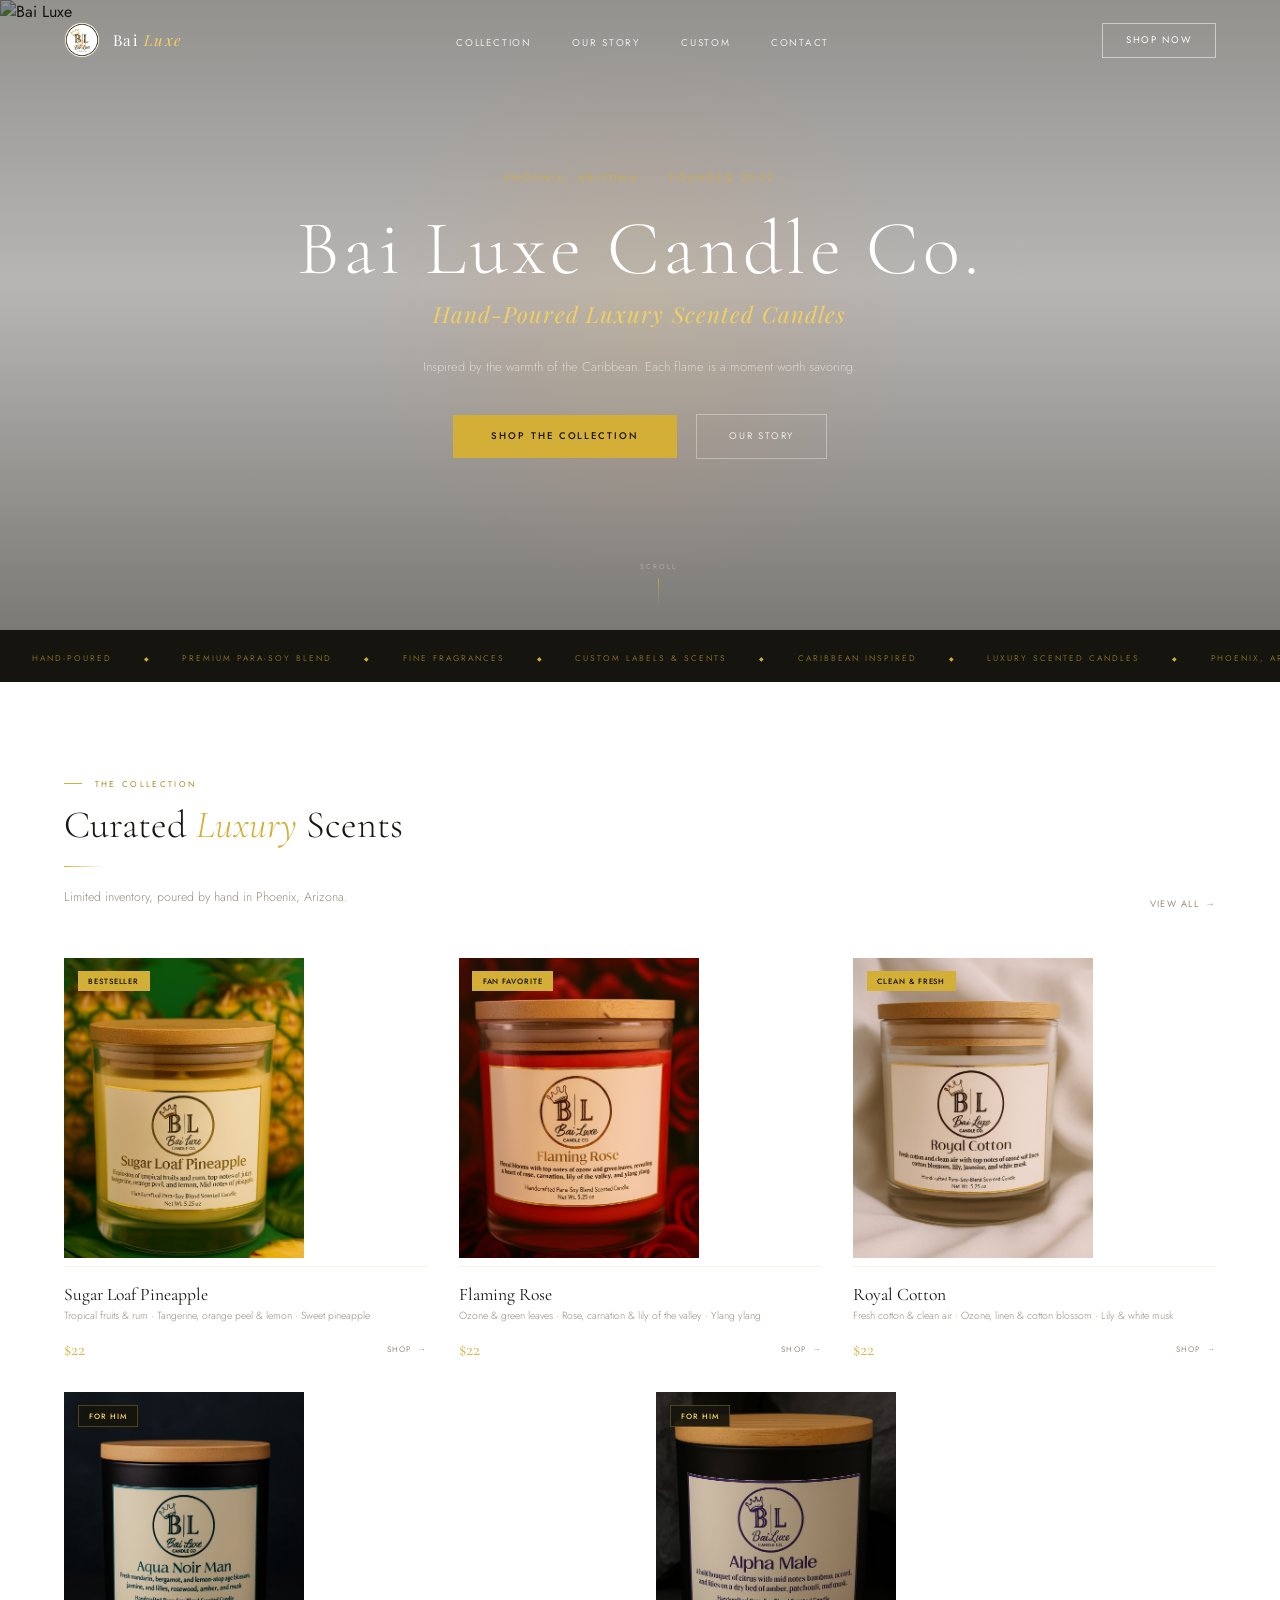
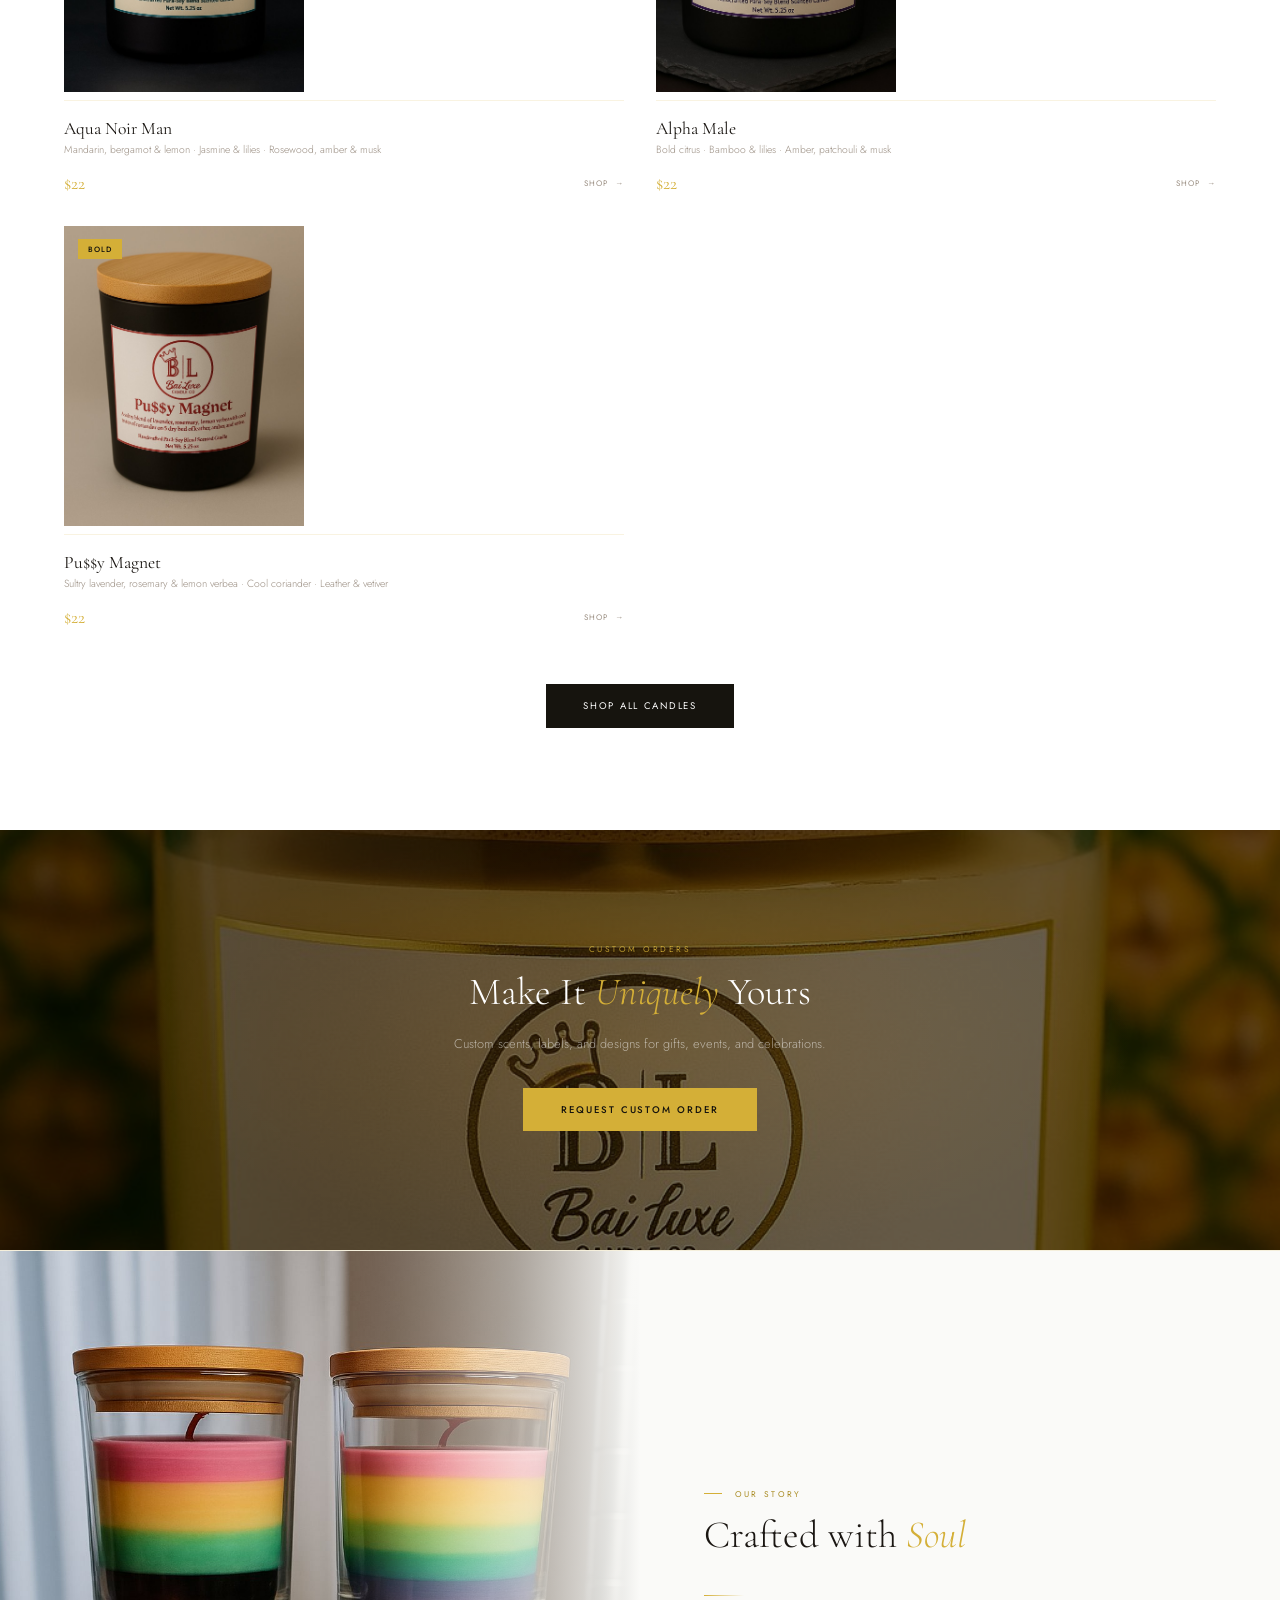
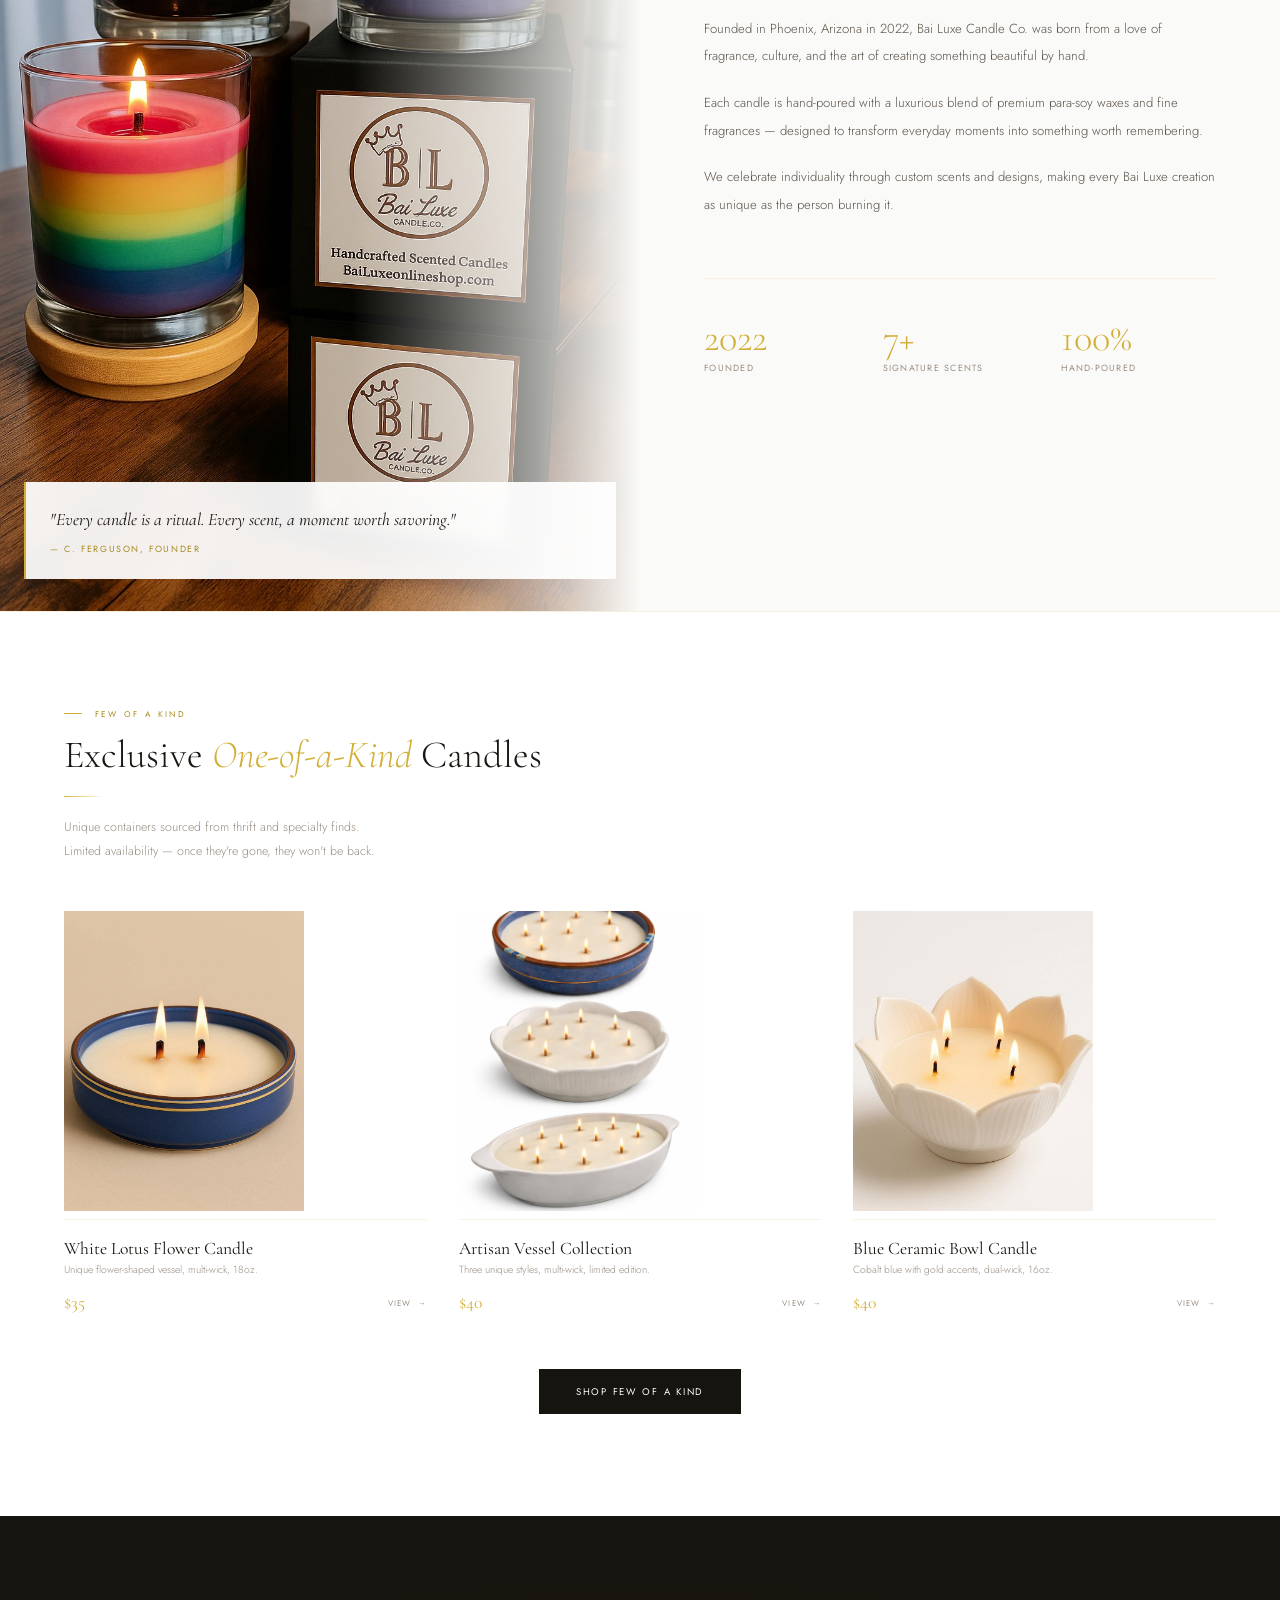
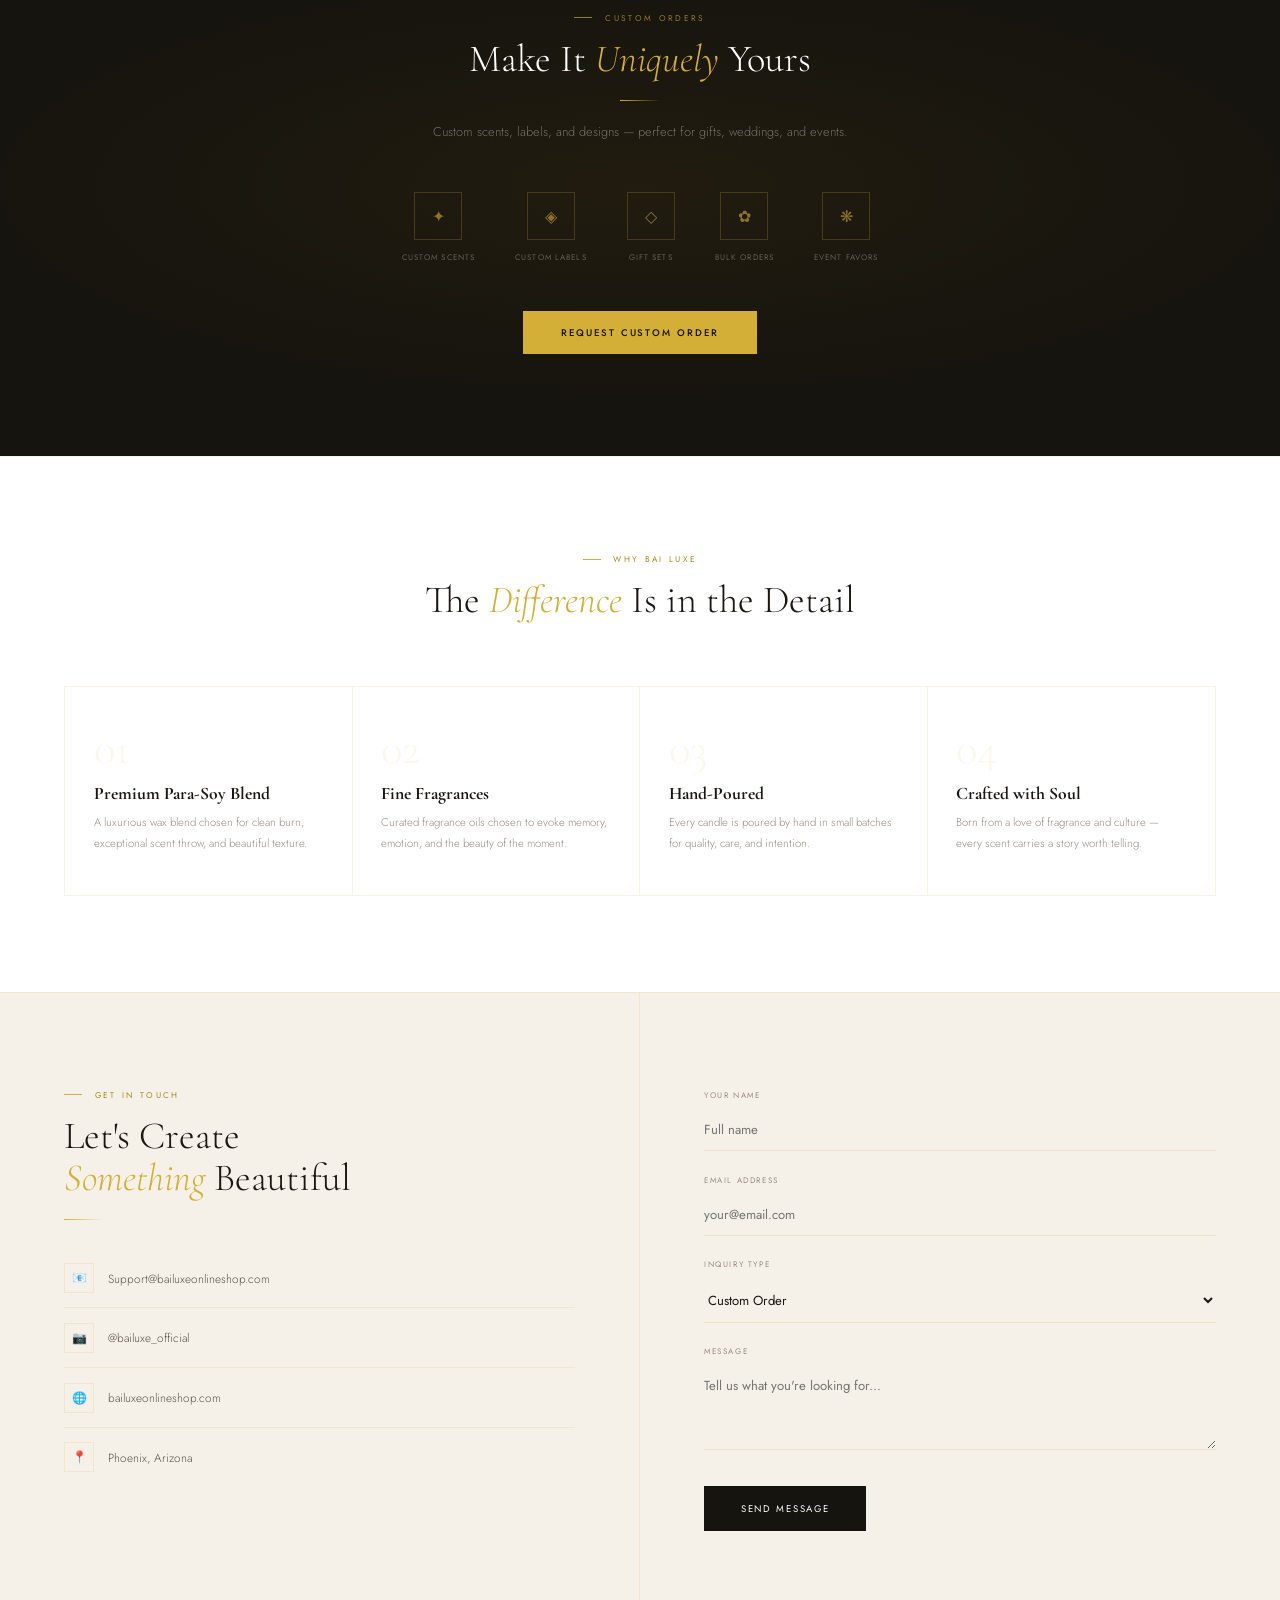
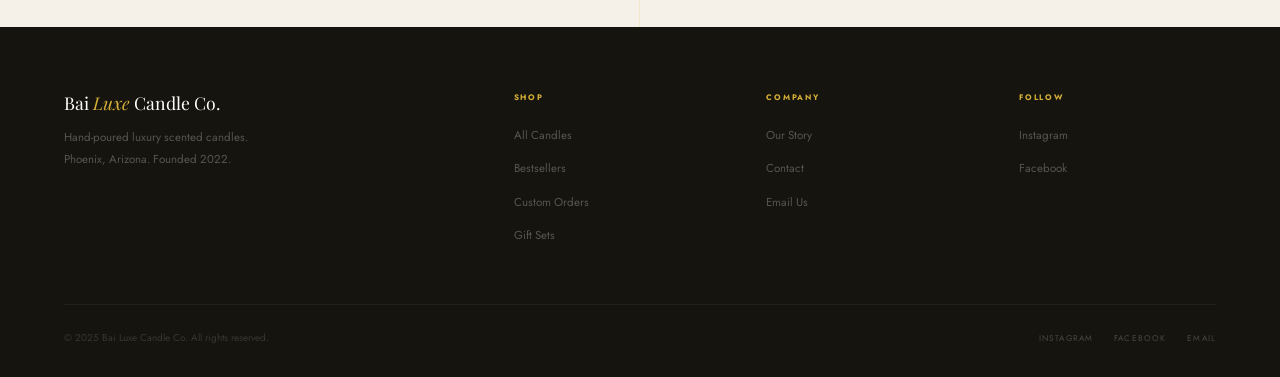
==== index.html @ 6603905f "Refine layout and styles in index.html Updated grid gaps and margins for better layout. Adjusted asp" ====
<!DOCTYPE html>
<html lang="en">
<head>
  <meta charset="UTF-8"/>
  <meta name="viewport" content="width=device-width, initial-scale=1.0"/>
  <title>Bai Luxe Candle Co. — Hand-Poured Luxury Scented Candles</title>
  <link rel="preconnect" href="https://fonts.googleapis.com"/>
  <link rel="preconnect" href="https://fonts.gstatic.com" crossorigin/>
  <link href="https://fonts.googleapis.com/css2?family=Cormorant+Garamond:ital,wght@0,300;0,400;0,500;1,300;1,400&family=Playfair+Display:ital,wght@0,400;0,500;1,400&family=Jost:wght@300;400;500&display=swap" rel="stylesheet"/>
  <style>
    :root {
      --gold: #D4AF37;
      --gold-light: #F0D060;
      --gold-dark: #A88A20;
      --white: #FFFFFF;
      --offwhite: #FAFAF8;
      --cream: #F5F0E8;
      --charcoal: #16140E;
      --text: #1A1612;
      --text-mid: #5A5248;
      --text-light: #9A8E82;
      --border: rgba(212,175,55,0.15);
    }
    *, *::before, *::after { box-sizing: border-box; margin: 0; padding: 0; }
    html { scroll-behavior: smooth; }
    body { font-family: 'Jost', sans-serif; background: var(--white); color: var(--text); overflow-x: hidden; }

    /* LOADER */
    #loader { position: fixed; inset: 0; z-index: 9000; background: var(--charcoal); display: flex; flex-direction: column; align-items: center; justify-content: center; transition: opacity .7s, visibility .7s; }
    #loader.gone { opacity: 0; visibility: hidden; }
    .ld-img { width: 54px; height: 54px; border-radius: 50%; overflow: hidden; border: 1px solid rgba(212,175,55,.4); margin-bottom: 1.4rem; }
    .ld-img img { width: 100%; height: 100%; object-fit: cover; }
    .ld-text { font-family: 'Playfair Display', serif; font-size: .9rem; letter-spacing: .3em; color: var(--gold); animation: pulse 1.5s ease infinite; }
    .ld-bar { width: 0; height: 1px; margin-top: 1.2rem; background: linear-gradient(90deg, transparent, var(--gold), transparent); animation: barGrow 2s ease forwards; }
    @keyframes pulse { 0%,100%{opacity:.3} 50%{opacity:1} }
    @keyframes barGrow { to { width: 130px; } }

    /* NAV */
    nav { position: fixed; top: 0; left: 0; right: 0; z-index: 500; display: flex; align-items: center; justify-content: space-between; padding: 1.4rem 4rem; transition: all .4s; }
    nav.stuck { background: rgba(255,255,255,.97); backdrop-filter: blur(14px); border-bottom: 1px solid var(--border); padding: 1rem 4rem; box-shadow: 0 2px 16px rgba(0,0,0,.05); }
    .nav-logo { display: flex; align-items: center; gap: .8rem; text-decoration: none; }
    .nav-logo img { width: 36px; height: 36px; border-radius: 50%; object-fit: cover; border: 1px solid rgba(212,175,55,.35); }
    .nav-name { font-family: 'Playfair Display', serif; font-size: .95rem; letter-spacing: .1em; color: var(--white); transition: color .4s; }
    nav.stuck .nav-name { color: var(--text); }
    .nav-name em { color: var(--gold-light); font-style: italic; }
    nav.stuck .nav-name em { color: var(--gold); }
    .nav-links { display: flex; gap: 2.5rem; list-style: none; }
    .nav-links a { font-size: .62rem; letter-spacing: .18em; text-transform: uppercase; color: rgba(255,255,255,.8); text-decoration: none; transition: color .3s; position: relative; }
    nav.stuck .nav-links a { color: var(--text-light); }
    .nav-links a::after { content: ''; position: absolute; bottom: -2px; left: 0; width: 0; height: 1px; background: var(--gold); transition: width .3s; }
    .nav-links a:hover { color: var(--gold-light); }
    nav.stuck .nav-links a:hover { color: var(--gold); }
    .nav-links a:hover::after { width: 100%; }
    .nav-cta { font-family: 'Jost', sans-serif; font-size: .6rem; letter-spacing: .18em; text-transform: uppercase; border: 1px solid rgba(255,255,255,.5); color: var(--white); padding: .6rem 1.4rem; text-decoration: none; position: relative; overflow: hidden; transition: all .35s; }
    nav.stuck .nav-cta { border-color: var(--gold); color: var(--gold-dark); }
    .nav-cta::before { content: ''; position: absolute; inset: 0; background: var(--gold); transform: translateX(-101%); transition: transform .35s ease; }
    .nav-cta span { position: relative; z-index: 1; transition: color .35s; }
    .nav-cta:hover::before { transform: translateX(0); }
    .nav-cta:hover span { color: var(--charcoal); }

    /* HERO */
    .hero { position: relative; width: 100%; height: 70vh; min-height: 500px; overflow: hidden; display: flex; align-items: center; justify-content: center; }
    .hero-bg { position: absolute; inset: 0; z-index: 1; }
    .hero-bg img { width: 100%; height: 100%; object-fit: cover; object-position: center 30%; display: block; }
    .hero-overlay { position: absolute; inset: 0; z-index: 2; background: linear-gradient(to bottom, rgba(16,12,6,.45) 0%, rgba(16,12,6,.3) 45%, rgba(16,12,6,.55) 100%); }
    .candle-glow { position: absolute; z-index: 3; pointer-events: none; width: 600px; height: 600px; border-radius: 50%; background: radial-gradient(circle, rgba(255,175,40,.1) 0%, rgba(255,120,20,.05) 35%, transparent 65%); top: 50%; left: 50%; transform: translate(-50%,-50%); animation: flicker 5s ease-in-out infinite; }
    @keyframes flicker { 0%,100%{opacity:.8} 40%{opacity:1} 70%{opacity:.75} }

    .hero-content { position: relative; z-index: 10; text-align: center; padding: 0 2rem; width: 100%; max-width: 860px; display: flex; flex-direction: column; align-items: center; }
    .hero-eyebrow { font-family: 'Jost', sans-serif; font-size: .58rem; letter-spacing: .35em; text-transform: uppercase; color: rgba(212,175,55,.9); margin-bottom: 1.4rem; opacity: 0; animation: fadeUp .9s .5s ease forwards; }
    .hero-title { font-family: 'Cormorant Garamond', serif; font-weight: 300; font-size: clamp(2.5rem, 6vw, 6rem); color: var(--white); letter-spacing: .05em; line-height: 1.1; margin-bottom: .5rem; opacity: 0; animation: fadeUp .9s .7s ease forwards; }
    .hero-tagline { font-family: 'Playfair Display', serif; font-size: clamp(.9rem, 2vw, 1.4rem); font-style: italic; color: var(--gold-light); letter-spacing: .05em; margin-bottom: 1.6rem; opacity: 0; animation: fadeUp .9s .85s ease forwards; }
    .hero-sub { font-size: .8rem; line-height: 1.9; color: rgba(255,255,255,.55); max-width: 440px; margin-bottom: 2.2rem; font-weight: 300; opacity: 0; animation: fadeUp .9s 1s ease forwards; }
    .hero-btns { display: flex; gap: 1.2rem; align-items: center; justify-content: center; opacity: 0; animation: fadeUp .9s 1.15s ease forwards; }

    .btn-gold { display: inline-block; position: relative; overflow: hidden; padding: .9rem 2.4rem; font-family: 'Jost', sans-serif; font-size: .6rem; letter-spacing: .2em; text-transform: uppercase; color: var(--charcoal); background: var(--gold); text-decoration: none; border: none; cursor: pointer; font-weight: 500; transition: color .35s; }
    .btn-gold::before { content: ''; position: absolute; inset: 0; background: var(--white); transform: translateX(-101%); transition: transform .4s ease; }
    .btn-gold:hover::before { transform: translateX(0); }
    .btn-gold span { position: relative; z-index: 1; }
    .btn-outline { font-family: 'Jost', sans-serif; font-size: .6rem; letter-spacing: .18em; text-transform: uppercase; color: rgba(255,255,255,.8); text-decoration: none; border: 1px solid rgba(255,255,255,.35); padding: .9rem 2rem; transition: all .35s; }
    .btn-outline:hover { border-color: var(--gold-light); color: var(--gold-light); }

    .scroll-hint { position: absolute; bottom: 1.5rem; left: 50%; transform: translateX(-50%); display: flex; flex-direction: column; align-items: center; gap: .4rem; z-index: 10; opacity: 0; animation: fadeUp 1s 1.5s ease forwards; }
    .sh-text { font-family: 'Jost', sans-serif; font-size: .44rem; letter-spacing: .3em; text-transform: uppercase; color: rgba(255,255,255,.3); }
    .sh-line { width: 1px; height: 28px; background: linear-gradient(180deg, rgba(212,175,55,.7), transparent); animation: drip 2s ease infinite; }
    @keyframes drip { 0%,100%{transform:scaleY(0);transform-origin:top} 50%{transform:scaleY(1);transform-origin:top} 51%{transform-origin:bottom} }

    /* MARQUEE */
    .marquee { background: var(--charcoal); padding: .9rem 0; overflow: hidden; white-space: nowrap; }
    .mtrack { display: inline-block; animation: mscroll 32s linear infinite; }
    .mtrack span { font-family: 'Jost', sans-serif; font-size: .52rem; letter-spacing: .24em; text-transform: uppercase; color: rgba(212,175,55,.55); padding: 0 2rem; }
    .mtrack .gem { color: var(--gold); padding: 0; font-size: .38rem; }
    @keyframes mscroll { from{transform:translateX(0)} to{transform:translateX(-50%)} }

    /* SHARED */
    .wrap { max-width: 1280px; margin: 0 auto; padding: 0 4rem; }
    .sec-label { font-family: 'Jost', sans-serif; font-size: .52rem; letter-spacing: .28em; text-transform: uppercase; color: var(--gold-dark); margin-bottom: .9rem; display: flex; align-items: center; gap: .8rem; }
    .sec-label::before { content: ''; width: 18px; height: 1px; background: var(--gold); display: block; }
    .sec-title { font-family: 'Cormorant Garamond', serif; font-size: clamp(2rem, 3vw, 3rem); font-weight: 300; line-height: 1.1; margin-bottom: 1.2rem; }
    .sec-title em { font-style: italic; color: var(--gold); }
    .rule { width: 40px; height: 1px; background: linear-gradient(90deg, var(--gold), transparent); margin: 1.2rem 0; }

    .btn-dark { display: inline-block; position: relative; overflow: hidden; padding: .95rem 2.3rem; font-family: 'Jost', sans-serif; font-size: .6rem; letter-spacing: .18em; text-transform: uppercase; color: var(--white); background: var(--charcoal); text-decoration: none; border: none; cursor: pointer; }
    .btn-dark::before { content: ''; position: absolute; inset: 0; background: var(--gold); transform: translateX(-101%); transition: transform .4s ease; }
    .btn-dark:hover::before { transform: translateX(0); }
    .btn-dark:hover { color: var(--charcoal); }
    .btn-dark span { position: relative; z-index: 1; }
    .btn-link { font-family: 'Jost', sans-serif; font-size: .58rem; letter-spacing: .14em; text-transform: uppercase; color: var(--text-light); text-decoration: none; display: flex; align-items: center; gap: .4rem; transition: color .3s; }
    .btn-link::after { content: '→'; transition: transform .3s; }
    .btn-link:hover { color: var(--gold); }
    .btn-link:hover::after { transform: translateX(4px); }

    /* COLLECTION */
    .collection { padding: 6rem 0; }
    .col-head { display: flex; align-items: flex-end; justify-content: space-between; margin-bottom: 3rem; flex-wrap: wrap; gap: 1.5rem; }
    .col-sub { font-size: .78rem; line-height: 1.9; color: var(--text-light); font-weight: 300; max-width: 320px; }
    .g3 { display: grid; grid-template-columns: repeat(3,1fr); gap: 2rem; }
    .g2 { display: grid; grid-template-columns: repeat(2,1fr); gap: 2rem; margin-top: 2rem; }

    .pc { display: block; text-decoration: none; color: inherit; }
    .pc:hover .pci img { transform: scale(1.05); }
    .pc:hover .pc-name { color: var(--gold); }
    .pc:hover .pca::after { transform: translateX(4px); }
    .pc:hover .pcb::before, .pc:hover .pcb::after { opacity: 1; }

    .pci { position: relative; aspect-ratio: 4/5; overflow: hidden; background: var(--cream); max-height: 300px; }
    .pci img { width: 100%; height: 100%; object-fit: cover; transition: transform .7s ease; display: block; }
    .pcb { position: absolute; inset: 0; pointer-events: none; }
    .pcb::before, .pcb::after { content: ''; position: absolute; opacity: 0; transition: opacity .35s; }
    .pcb::before { top: 8px; left: 8px; width: 16px; height: 16px; border-top: 1px solid var(--gold); border-left: 1px solid var(--gold); }
    .pcb::after { bottom: 8px; right: 8px; width: 16px; height: 16px; border-bottom: 1px solid var(--gold); border-right: 1px solid var(--gold); }
    .pc-tag { position: absolute; top: .85rem; left: .85rem; z-index: 5; font-family: 'Jost', sans-serif; font-size: .48rem; letter-spacing: .12em; text-transform: uppercase; background: var(--gold); color: var(--charcoal); padding: .28rem .65rem; font-weight: 500; }
    .pc-tag.dk { background: rgba(22,20,14,.9); color: var(--gold-light); border: 1px solid rgba(212,175,55,.3); }
    .pc-info { padding: 1.1rem 0 0; border-top: 1px solid var(--border); margin-top: 0.5rem; }
    .pc-name { font-family: 'Cormorant Garamond', serif; font-size: 1.1rem; font-weight: 400; margin-bottom: .2rem; transition: color .3s; }
    .pc-notes { font-size: .65rem; color: var(--text-light); line-height: 1.6; margin-bottom: .85rem; font-weight: 300; }
    .pc-foot { display: flex; justify-content: space-between; align-items: center; }
    .pc-price { font-family: 'Cormorant Garamond', serif; font-size: 1.1rem; color: var(--gold); font-weight: 400; }
    .pca { font-family: 'Jost', sans-serif; font-size: .5rem; letter-spacing: .14em; text-transform: uppercase; color: var(--text-light); display: flex; align-items: center; gap: .4rem; transition: color .3s; }
    .pca::after { content: '→'; transition: transform .3s; }
    .pc:hover .pca { color: var(--gold); }
    .col-foot { text-align: center; margin-top: 3.5rem; }

    /* BANNER */
    .banner { position: relative; height: 420px; overflow: hidden; display: flex; align-items: center; justify-content: center; }
    .banner img { position: absolute; inset: 0; width: 100%; height: 100%; object-fit: cover; filter: brightness(.42); display: block; }
    .banner-glow { position: absolute; inset: 0; z-index: 2; pointer-events: none; background: radial-gradient(ellipse 60% 80% at 50% 50%, rgba(255,175,40,.1) 0%, transparent 65%); }
    .banner-inner { position: relative; z-index: 5; text-align: center; color: var(--white); padding: 0 2rem; max-width: 680px; }
    .banner-eyebrow { font-family: 'Jost', sans-serif; font-size: .52rem; letter-spacing: .3em; text-transform: uppercase; color: rgba(212,175,55,.85); margin-bottom: 1rem; }
    .banner-inner .sec-title { color: var(--white); }
    .banner-sub { font-size: .8rem; color: rgba(255,255,255,.55); max-width: 420px; margin: 0 auto 2rem; font-weight: 300; line-height: 1.9; }

    /* STORY */
    .story-wrap { background: var(--offwhite); border-top: 1px solid var(--border); border-bottom: 1px solid var(--border); }
    .story { display: grid; grid-template-columns: 1fr 1fr; max-width: 1280px; margin: 0 auto; }
    .story-img { position: relative; min-height: 520px; overflow: hidden; }
    .story-img img { width: 100%; height: 100%; object-fit: cover; display: block; transition: transform 8s ease; }
    .story-img:hover img { transform: scale(1.03); }
    .story-fade { position: absolute; inset: 0; background: linear-gradient(to right, transparent 55%, var(--offwhite)); }
    .story-quote { position: absolute; bottom: 2rem; left: 1.5rem; right: 1.5rem; background: rgba(255,255,255,.93); backdrop-filter: blur(8px); padding: 1.5rem; border-left: 2px solid var(--gold); }
    .story-quote blockquote { font-family: 'Cormorant Garamond', serif; font-size: 1.1rem; font-style: italic; line-height: 1.6; color: var(--text); }
    .story-quote cite { display: block; margin-top: .5rem; font-family: 'Jost', sans-serif; font-size: .56rem; letter-spacing: .18em; text-transform: uppercase; color: var(--gold-dark); font-style: normal; }
    .story-body { padding: 5rem 4rem; display: flex; flex-direction: column; justify-content: center; }
    .story-p { font-size: .82rem; line-height: 2.1; color: var(--text-mid); font-weight: 300; margin-bottom: 1.2rem; }
    .story-stats { display: grid; grid-template-columns: repeat(3,1fr); gap: 1.5rem; margin-top: 2.5rem; padding-top: 2.5rem; border-top: 1px solid var(--border); }
    .sn { font-family: 'Cormorant Garamond', serif; font-size: 2.4rem; color: var(--gold); display: block; font-weight: 300; line-height: 1; }
    .sl { font-family: 'Jost', sans-serif; font-size: .56rem; letter-spacing: .14em; text-transform: uppercase; color: var(--text-light); margin-top: .25rem; display: block; }

    /* CUSTOM */
    .custom-section { background: var(--charcoal); text-align: center; position: relative; overflow: hidden; }
    .custom-section::after { content: ''; position: absolute; inset: 0; background: radial-gradient(ellipse 80% 60% at 50% 50%, rgba(255,175,40,.05) 0%, transparent 65%); pointer-events: none; z-index: 1; }
    .custom-inner { position: relative; z-index: 5; padding: 6rem 4rem; max-width: 860px; margin: 0 auto; }
    .custom-section .sec-label { color: rgba(212,175,55,.65); justify-content: center; }
    .custom-section .sec-label::before { background: rgba(212,175,55,.65); }
    .custom-section .sec-title { color: var(--white); }
    .custom-section .rule { margin: 1.2rem auto; }
    .custom-sub { font-size: .8rem; line-height: 1.9; color: rgba(255,255,255,.38); max-width: 460px; margin: 0 auto 3rem; font-weight: 300; }
    .custom-icons { display: flex; justify-content: center; gap: 2.5rem; margin-bottom: 3rem; flex-wrap: wrap; }
    .ci { display: flex; flex-direction: column; align-items: center; gap: .7rem; }
    .ci-icon { width: 48px; height: 48px; border: 1px solid rgba(212,175,55,.22); display: flex; align-items: center; justify-content: center; font-size: 1rem; color: rgba(212,175,55,.6); transition: all .4s; }
    .ci:hover .ci-icon { border-color: var(--gold); background: rgba(212,175,55,.07); color: var(--gold); }
    .ci-lbl { font-family: 'Jost', sans-serif; font-size: .5rem; letter-spacing: .14em; text-transform: uppercase; color: rgba(255,255,255,.3); }

    /* VALUES */
    .values-wrap { background: var(--white); border-top: 1px solid var(--border); }
    .values-inner { max-width: 1280px; margin: 0 auto; padding: 6rem 4rem; }
    .values-head { text-align: center; margin-bottom: 4rem; }
    .vgrid { display: grid; grid-template-columns: repeat(4,1fr); border: 1px solid var(--border); }
    .vi { padding: 2.5rem 1.8rem; border-right: 1px solid var(--border); position: relative; transition: background .35s; }
    .vi:last-child { border-right: none; }
    .vi:hover { background: rgba(212,175,55,.02); }
    .vi::before { content: ''; position: absolute; top: 0; left: 0; right: 0; height: 2px; background: var(--gold); transform: scaleX(0); transform-origin: left; transition: transform .5s; }
    .vi:hover::before { transform: scaleX(1); }
    .vi-num { font-family: 'Cormorant Garamond', serif; font-size: 2.8rem; color: rgba(212,175,55,.1); font-weight: 300; display: block; line-height: 1; margin-bottom: .7rem; }
    .vi-title { font-family: 'Cormorant Garamond', serif; font-size: 1.1rem; color: var(--text); margin-bottom: .5rem; }
    .vi-desc { font-size: .71rem; color: var(--text-light); line-height: 1.9; font-weight: 300; }

    /* CONTACT */
    .contact-wrap { background: var(--cream); border-top: 1px solid var(--border); }
    .contact { display: grid; grid-template-columns: 1fr 1fr; max-width: 1280px; margin: 0 auto; }
    .cl { padding: 6rem 4rem; border-right: 1px solid var(--border); }
    .cr { padding: 6rem 4rem; }
    .cinfo { margin-top: 1.8rem; }
    .cd { display: flex; align-items: center; gap: .9rem; padding: .9rem 0; border-bottom: 1px solid var(--border); }
    .cd:last-child { border-bottom: none; }
    .cd-icon { width: 30px; height: 30px; border: 1px solid var(--border); display: flex; align-items: center; justify-content: center; font-size: .75rem; flex-shrink: 0; }
    .cd-text { font-size: .74rem; color: var(--text-mid); font-weight: 300; }
    .fg { margin-bottom: 1.4rem; }
    .fg label { display: block; font-family: 'Jost', sans-serif; font-size: .5rem; letter-spacing: .2em; text-transform: uppercase; color: var(--text-light); margin-bottom: .5rem; }
    .fg input, .fg textarea, .fg select { width: 100%; background: transparent; border: none; border-bottom: 1px solid rgba(212,175,55,.2); padding: .7rem 0; font-family: 'Jost', sans-serif; font-size: .82rem; color: var(--text); outline: none; transition: border-color .3s; }
    .fg input:focus, .fg textarea:focus, .fg select:focus { border-color: var(--gold); }
    .fg select option { background: var(--cream); }
    .fg textarea { resize: vertical; min-height: 85px; }

    /* FOOTER */
    footer { background: var(--charcoal); padding: 4rem 4rem 2rem; }
    .fgrid { display: grid; grid-template-columns: 2fr 1fr 1fr 1fr; gap: 3.5rem; max-width: 1280px; margin: 0 auto; padding-bottom: 3rem; border-bottom: 1px solid rgba(255,255,255,.05); }
    .fb { font-family: 'Playfair Display', serif; font-size: 1.1rem; color: var(--white); margin-bottom: .8rem; }
    .fb em { color: var(--gold); font-style: italic; }
    .ft { font-size: .72rem; color: rgba(255,255,255,.28); line-height: 1.9; max-width: 220px; }
    .fc h4 { font-family: 'Jost', sans-serif; font-size: .5rem; letter-spacing: .22em; text-transform: uppercase; color: var(--gold); margin-bottom: 1.2rem; }
    .fc ul { list-style: none; }
    .fc li { margin-bottom: .65rem; }
    .fc a { font-size: .72rem; color: rgba(255,255,255,.28); text-decoration: none; transition: color .3s; }
    .fc a:hover { color: var(--gold-light); }
    .fbot { display: flex; justify-content: space-between; align-items: center; padding-top: 1.6rem; max-width: 1280px; margin: 0 auto; }
    .fcopy { font-size: .62rem; color: rgba(255,255,255,.15); }
    .fsoc { display: flex; gap: 1.3rem; }
    .fsoc a { font-family: 'Jost', sans-serif; font-size: .52rem; letter-spacing: .14em; text-transform: uppercase; color: rgba(255,255,255,.22); text-decoration: none; transition: color .3s; }
    .fsoc a:hover { color: var(--gold); }

    @keyframes fadeUp { from{opacity:0;transform:translateY(22px)} to{opacity:1;transform:translateY(0)} }
    .reveal { opacity: 0; transform: translateY(28px); transition: opacity .85s ease, transform .85s ease; }
    .reveal.on { opacity: 1; transform: translateY(0); }
    .d1{transition-delay:.1s} .d2{transition-delay:.2s} .d3{transition-delay:.3s} .d4{transition-delay:.4s}

    @media (max-width: 1100px) { .g3{grid-template-columns:repeat(2,1fr)} .g2{grid-template-columns:1fr} .vgrid{grid-template-columns:repeat(2,1fr)} }
    @media (max-width: 800px) {
      nav, nav.stuck { padding: 1rem 1.5rem; }
      .nav-links { display: none; }
      .wrap { padding: 0 1.5rem; }
      .story { grid-template-columns: 1fr; }
      .story-img { min-height: 300px; }
      .story-body { padding: 3rem 1.5rem; }
      .contact { grid-template-columns: 1fr; }
      .cl, .cr { padding: 3rem 1.5rem; }
      .fgrid { grid-template-columns: 1fr 1fr; gap: 2rem; }
      .values-inner, .custom-inner { padding: 4rem 1.5rem; }
    }
  </style>
</head>
<body>

  <div id="loader">
    <div class="ld-img"><img src="logo.png" alt="Bai Luxe"/></div>
    <div class="ld-text">Bai Luxe Candle Co.</div>
    <div class="ld-bar"></div>
  </div>

  <nav id="nav">
    <a href="#top" class="nav-logo">
      <img src="logo.png" alt="Bai Luxe"/>
      <span class="nav-name">Bai <em>Luxe</em></span>
    </a>
    <ul class="nav-links">
      <li><a href="#collection">Collection</a></li>
      <li><a href="#story">Our Story</a></li>
      <li><a href="#custom">Custom</a></li>
      <li><a href="#contact">Contact</a></li>
    </ul>
    <a href="#collection" class="nav-cta"><span>Shop Now</span></a>
  </nav>

  <section class="hero" id="top">
    <div class="hero-bg"><img src="images/hero (2).gif" alt="Bai Luxe"/></div>
    <div class="hero-overlay"></div>
    <div class="candle-glow"></div>
    <div class="hero-content">
      <div class="hero-eyebrow">Phoenix, Arizona &nbsp;·&nbsp; Founded 2022</div>
      <h1 class="hero-title">Bai Luxe Candle Co.</h1>
      <p class="hero-tagline">Hand-Poured Luxury Scented Candles</p>
      <p class="hero-sub">Inspired by the warmth of the Caribbean. Each flame is a moment worth savoring.</p>
      <div class="hero-btns">
        <a href="#collection" class="btn-gold"><span>Shop the Collection</span></a>
        <a href="#story" class="btn-outline">Our Story</a>
      </div>
    </div>
    <div class="scroll-hint">
      <span class="sh-text">Scroll</span>
      <div class="sh-line"></div>
    </div>
  </section>

  <div class="marquee">
    <div class="mtrack">
      <span>Hand-Poured</span><span class="gem">◆</span><span>Premium Para-Soy Blend</span><span class="gem">◆</span><span>Fine Fragrances</span><span class="gem">◆</span><span>Custom Labels & Scents</span><span class="gem">◆</span><span>Caribbean Inspired</span><span class="gem">◆</span><span>Luxury Scented Candles</span><span class="gem">◆</span><span>Phoenix, Arizona</span><span class="gem">◆</span><span>Hand-Poured</span><span class="gem">◆</span><span>Premium Para-Soy Blend</span><span class="gem">◆</span><span>Fine Fragrances</span><span class="gem">◆</span><span>Custom Labels & Scents</span><span class="gem">◆</span><span>Caribbean Inspired</span><span class="gem">◆</span><span>Luxury Scented Candles</span><span class="gem">◆</span><span>Phoenix, Arizona</span><span class="gem">◆</span>
    </div>
  </div>

  <div id="collection">
    <div class="wrap">
      <div class="collection">
        <div class="col-head reveal">
          <div>
            <div class="sec-label">The Collection</div>
            <h2 class="sec-title">Curated <em>Luxury</em> Scents</h2>
            <div class="rule"></div>
            <p class="col-sub">Limited inventory, poured by hand in Phoenix, Arizona.</p>
          </div>
          <a href="https://www.etsy.com" target="_blank" class="btn-link">View All</a>
        </div>
        <div class="g3">
          <a href="https://www.etsy.com" target="_blank" class="pc reveal d1">
            <div class="pci"><div class="pcb"></div><img src="sugar_loaf.png" alt="Sugar Loaf Pineapple"/><span class="pc-tag">Bestseller</span></div>
            <div class="pc-info"><h3 class="pc-name">Sugar Loaf Pineapple</h3><p class="pc-notes">Tropical fruits & rum · Tangerine, orange peel & lemon · Sweet pineapple</p><div class="pc-foot"><span class="pc-price">$22</span><span class="pca">Shop</span></div></div>
          </a>
          <a href="https://www.etsy.com" target="_blank" class="pc reveal d2">
            <div class="pci"><div class="pcb"></div><img src="flaming_rose.jpg" alt="Flaming Rose"/><span class="pc-tag">Fan Favorite</span></div>
            <div class="pc-info"><h3 class="pc-name">Flaming Rose</h3><p class="pc-notes">Ozone & green leaves · Rose, carnation & lily of the valley · Ylang ylang</p><div class="pc-foot"><span class="pc-price">$22</span><span class="pca">Shop</span></div></div>
          </a>
          <a href="https://www.etsy.com" target="_blank" class="pc reveal d3">
            <div class="pci"><div class="pcb"></div><img src="royal_cotton.png" alt="Royal Cotton"/><span class="pc-tag">Clean & Fresh</span></div>
            <div class="pc-info"><h3 class="pc-name">Royal Cotton</h3><p class="pc-notes">Fresh cotton & clean air · Ozone, linen & cotton blossom · Lily & white musk</p><div class="pc-foot"><span class="pc-price">$22</span><span class="pca">Shop</span></div></div>
          </a>
        </div>
        <div class="g2">
          <a href="https://www.etsy.com" target="_blank" class="pc reveal d1">
            <div class="pci"><div class="pcb"></div><img src="aqua_noir.png" alt="Aqua Noir Man"/><span class="pc-tag dk">For Him</span></div>
            <div class="pc-info"><h3 class="pc-name">Aqua Noir Man</h3><p class="pc-notes">Mandarin, bergamot & lemon · Jasmine & lilies · Rosewood, amber & musk</p><div class="pc-foot"><span class="pc-price">$22</span><span class="pca">Shop</span></div></div>
          </a>
          <a href="https://www.etsy.com" target="_blank" class="pc reveal d2">
            <div class="pci"><div class="pcb"></div><img src="alpha_male.png" alt="Alpha Male"/><span class="pc-tag dk">For Him</span></div>
            <div class="pc-info"><h3 class="pc-name">Alpha Male</h3><p class="pc-notes">Bold citrus · Bamboo & lilies · Amber, patchouli & musk</p><div class="pc-foot"><span class="pc-price">$22</span><span class="pca">Shop</span></div></div>
          </a>
        </div>
        <div class="g2">
          <a href="https://www.etsy.com" target="_blank" class="pc reveal d1">
            <div class="pci"><div class="pcb"></div><img src="lifestyle.png" alt="Pu$$y Magnet"/><span class="pc-tag">Bold</span></div>
            <div class="pc-info"><h3 class="pc-name">Pu$$y Magnet</h3><p class="pc-notes">Sultry lavender, rosemary & lemon verbea · Cool coriander · Leather & vetiver</p><div class="pc-foot"><span class="pc-price">$22</span><span class="pca">Shop</span></div></div>
          </a>
        </div>
        <div class="col-foot reveal">
          <a href="https://www.etsy.com" target="_blank" class="btn-dark"><span>Shop All Candles</span></a>
        </div>
      </div>
    </div>
  </div>

  <div class="banner reveal">
    <img src="sugar_loaf.png" alt="Bai Luxe"/>
    <div class="banner-glow"></div>
    <div class="banner-inner">
      <div class="banner-eyebrow">Custom Orders</div>
      <h2 class="sec-title">Make It <em>Uniquely</em> Yours</h2>
      <p class="banner-sub">Custom scents, labels, and designs for gifts, events, and celebrations.</p>
      <a href="#custom" class="btn-gold"><span>Request Custom Order</span></a>
    </div>
  </div>

  <div class="story-wrap" id="story">
    <div class="story">
      <div class="story-img">
        <img src="pussy_magnet.png" alt="Bai Luxe"/>
        <div class="story-fade"></div>
        <div class="story-quote reveal">
          <blockquote>"Every candle is a ritual. Every scent, a moment worth savoring."</blockquote>
          <cite>— C. Ferguson, Founder</cite>
        </div>
      </div>
      <div class="story-body reveal">
        <div class="sec-label">Our Story</div>
        <h2 class="sec-title">Crafted with <em>Soul</em></h2>
        <div class="rule"></div>
        <p class="story-p">Founded in Phoenix, Arizona in 2022, Bai Luxe Candle Co. was born from a love of fragrance, culture, and the art of creating something beautiful by hand.</p>
        <p class="story-p">Each candle is hand-poured with a luxurious blend of premium para-soy waxes and fine fragrances — designed to transform everyday moments into something worth remembering.</p>
        <p class="story-p">We celebrate individuality through custom scents and designs, making every Bai Luxe creation as unique as the person burning it.</p>
        <div class="story-stats">
          <div><span class="sn">2022</span><span class="sl">Founded</span></div>
          <div><span class="sn">7+</span><span class="sl">Signature Scents</span></div>
          <div><span class="sn">100%</span><span class="sl">Hand-Poured</span></div>
        </div>
      </div>
    </div>
  </div>

  <div class="wrap">
    <div class="collection">
      <div class="col-head reveal">
        <div>
          <div class="sec-label">Few of a Kind</div>
          <h2 class="sec-title">Exclusive <em>One-of-a-Kind</em> Candles</h2>
          <div class="rule"></div>
          <p class="col-sub">Unique containers sourced from thrift and specialty finds. Limited availability — once they're gone, they won't be back.</p>
        </div>
      </div>

      <div class="g3">
        <a href="#" class="pc reveal d1">
          <div class="pci"><div class="pcb"></div><img src="images/OIG2.jpeg" alt="White Lotus Flower Candle"/></div>
          <div class="pc-info">
            <h3 class="pc-name">White Lotus Flower Candle</h3>
            <p class="pc-notes">Unique flower-shaped vessel, multi-wick, 18oz.</p>
            <div class="pc-foot">
              <span class="pc-price">$35</span>
              <span class="pca">View</span>
            </div>
          </div>
        </a>

        <a href="#" class="pc reveal d2">
          <div class="pci"><div class="pcb"></div><img src="images/file_00000000aeb471f8806e4d5d073eb9dc.png" alt="Luxury Vessel Collection"/></div>
          <div class="pc-info">
            <h3 class="pc-name">Artisan Vessel Collection</h3>
            <p class="pc-notes">Three unique styles, multi-wick, limited edition.</p>
            <div class="pc-foot">
              <span class="pc-price">$40</span>
              <span class="pca">View</span>
            </div>
          </div>
        </a>

        <a href="#" class="pc reveal d3">
          <div class="pci"><div class="pcb"></div><img src="images/_3a274a61-f5a6-4b8b-b90d-bdc8bdd56361.jpeg" alt="Blue Ceramic Bowl Candle"/></div>
          <div class="pc-info">
            <h3 class="pc-name">Blue Ceramic Bowl Candle</h3>
            <p class="pc-notes">Cobalt blue with gold accents, dual-wick, 16oz.</p>
            <div class="pc-foot">
              <span class="pc-price">$40</span>
              <span class="pca">View</span>
            </div>
          </div>
        </a>
      </div>

      <div class="col-foot reveal">
        <a href="#" class="btn-dark"><span>Shop Few of a Kind</span></a>
      </div>
    </div>
  </div>

  <div class="custom-section" id="custom">
    <div class="custom-inner">
      <div class="sec-label reveal">Custom Orders</div>
      <h2 class="sec-title reveal">Make It <em>Uniquely</em> Yours</h2>
      <div class="rule reveal" style="margin:1.2rem auto;"></div>
      <p class="custom-sub reveal">Custom scents, labels, and designs — perfect for gifts, weddings, and events.</p>
      <div class="custom-icons reveal">
        <div class="ci"><div class="ci-icon">✦</div><span class="ci-lbl">Custom Scents</span></div>
        <div class="ci"><div class="ci-icon">◈</div><span class="ci-lbl">Custom Labels</span></div>
        <div class="ci"><div class="ci-icon">◇</div><span class="ci-lbl">Gift Sets</span></div>
        <div class="ci"><div class="ci-icon">✿</div><span class="ci-lbl">Bulk Orders</span></div>
        <div class="ci"><div class="ci-icon">❋</div><span class="ci-lbl">Event Favors</span></div>
      </div>
      <a href="#contact" class="btn-gold reveal"><span>Request Custom Order</span></a>
    </div>
  </div>

  <div class="values-wrap">
    <div class="values-inner">
      <div class="values-head reveal">
        <div class="sec-label" style="justify-content:center;">Why Bai Luxe</div>
        <h2 class="sec-title">The <em>Difference</em> Is in the Detail</h2>
      </div>
      <div class="vgrid">
        <div class="vi reveal d1"><span class="vi-num">01</span><h3 class="vi-title">Premium Para-Soy Blend</h3><p class="vi-desc">A luxurious wax blend chosen for clean burn, exceptional scent throw, and beautiful texture.</p></div>
        <div class="vi reveal d2"><span class="vi-num">02</span><h3 class="vi-title">Fine Fragrances</h3><p class="vi-desc">Curated fragrance oils chosen to evoke memory, emotion, and the beauty of the moment.</p></div>
        <div class="vi reveal d3"><span class="vi-num">03</span><h3 class="vi-title">Hand-Poured</h3><p class="vi-desc">Every candle is poured by hand in small batches for quality, care, and intention.</p></div>
        <div class="vi reveal d4"><span class="vi-num">04</span><h3 class="vi-title">Crafted with Soul</h3><p class="vi-desc">Born from a love of fragrance and culture — every scent carries a story worth telling.</p></div>
      </div>
    </div>
  </div>

  <div class="contact-wrap" id="contact">
    <div class="contact">
      <div class="cl reveal">
        <div class="sec-label">Get In Touch</div>
        <h2 class="sec-title">Let's Create<br><em>Something</em> Beautiful</h2>
        <div class="rule"></div>
        <div class="cinfo">
          <div class="cd"><div class="cd-icon">📧</div><span class="cd-text">Support@bailuxeonlineshop.com</span></div>
          <div class="cd"><div class="cd-icon">📷</div><span class="cd-text">@bailuxe_official</span></div>
          <div class="cd"><div class="cd-icon">🌐</div><span class="cd-text">bailuxeonlineshop.com</span></div>
          <div class="cd"><div class="cd-icon">📍</div><span class="cd-text">Phoenix, Arizona</span></div>
        </div>
      </div>
      <div class="cr reveal">
        <div class="fg"><label>Your Name</label><input type="text" placeholder="Full name"/></div>
        <div class="fg"><label>Email Address</label><input type="email" placeholder="your@email.com"/></div>
        <div class="fg"><label>Inquiry Type</label><select><option>Custom Order</option><option>Bulk / Wholesale</option><option>Gift Sets</option><option>Event Favors</option><option>General Question</option></select></div>
        <div class="fg"><label>Message</label><textarea placeholder="Tell us what you're looking for..."></textarea></div>
        <button type="button" class="btn-dark" style="margin-top:.5rem;"><span>Send Message</span></button>
      </div>
    </div>
  </div>

  <footer>
    <div class="fgrid">
      <div>
        <p class="fb">Bai <em>Luxe</em> Candle Co.</p>
        <p class="ft">Hand-poured luxury scented candles. Phoenix, Arizona. Founded 2022.</p>
      </div>
      <div class="fc"><h4>Shop</h4><ul><li><a href="https://www.etsy.com" target="_blank">All Candles</a></li><li><a href="https://www.etsy.com" target="_blank">Bestsellers</a></li><li><a href="#custom">Custom Orders</a></li><li><a href="https://www.etsy.com" target="_blank">Gift Sets</a></li></ul></div>
      <div class="fc"><h4>Company</h4><ul><li><a href="#story">Our Story</a></li><li><a href="#contact">Contact</a></li><li><a href="mailto:Support@bailuxeonlineshop.com">Email Us</a></li></ul></div>
      <div class="fc"><h4>Follow</h4><ul><li><a href="https://www.instagram.com/bailuxe_official/" target="_blank">Instagram</a></li><li><a href="https://www.facebook.com/profile.php?id=100084534348188" target="_blank">Facebook</a></li></ul></div>
    </div>
    <div class="fbot">
      <p class="fcopy">© 2025 Bai Luxe Candle Co. All rights reserved.</p>
      <div class="fsoc">
        <a href="https://www.instagram.com/bailuxe_official/" target="_blank">Instagram</a>
        <a href="https://www.facebook.com/profile.php?id=100084534348188" target="_blank">Facebook</a>
        <a href="mailto:Support@bailuxeonlineshop.com">Email</a>
      </div>
    </div>
  </footer>

  <script>
    window.addEventListener('load', () => setTimeout(() => document.getElementById('loader').classList.add('gone'), 1800));
    window.addEventListener('scroll', () => document.getElementById('nav').classList.toggle('stuck', scrollY > 50));
    const ro = new IntersectionObserver(es => es.forEach(e => { if(e.isIntersecting) e.target.classList.add('on'); }), {threshold:.1});
    document.querySelectorAll('.reveal').forEach(el => ro.observe(el));
  </script>
</body>
</html>
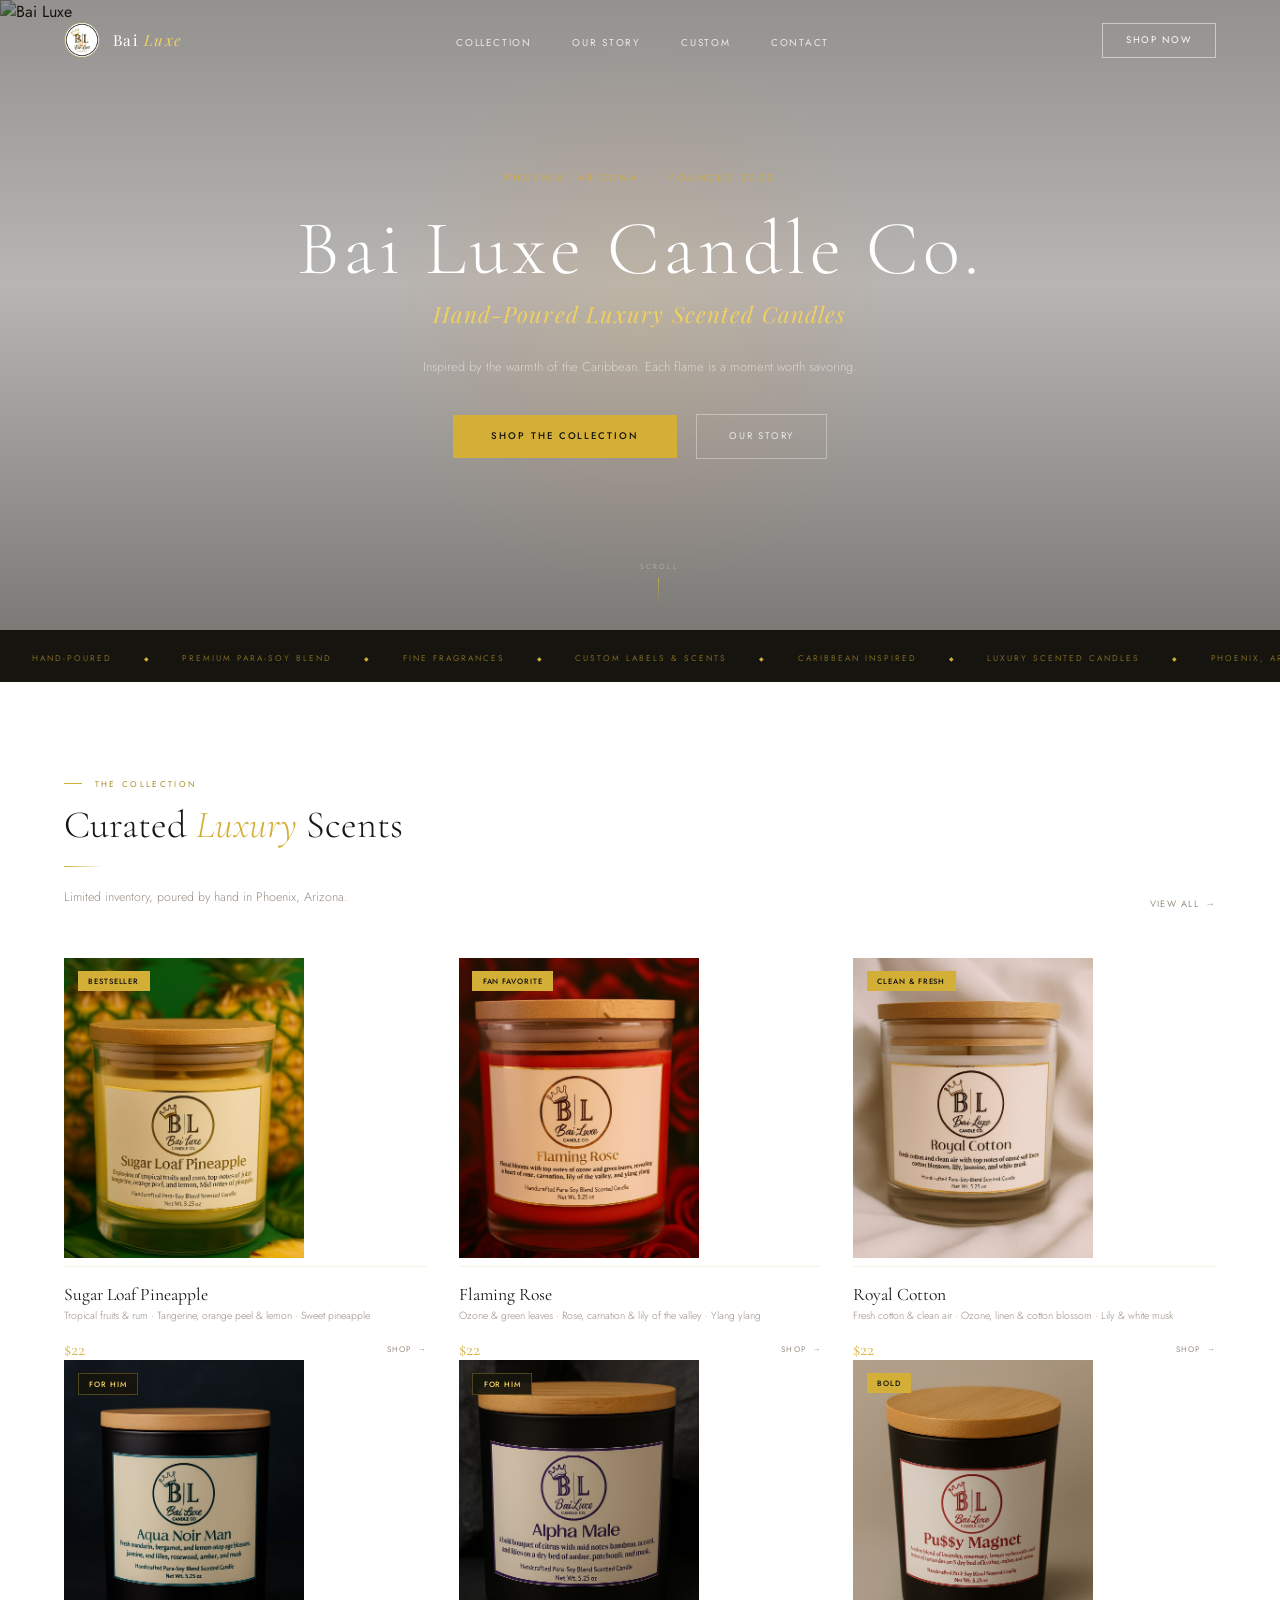
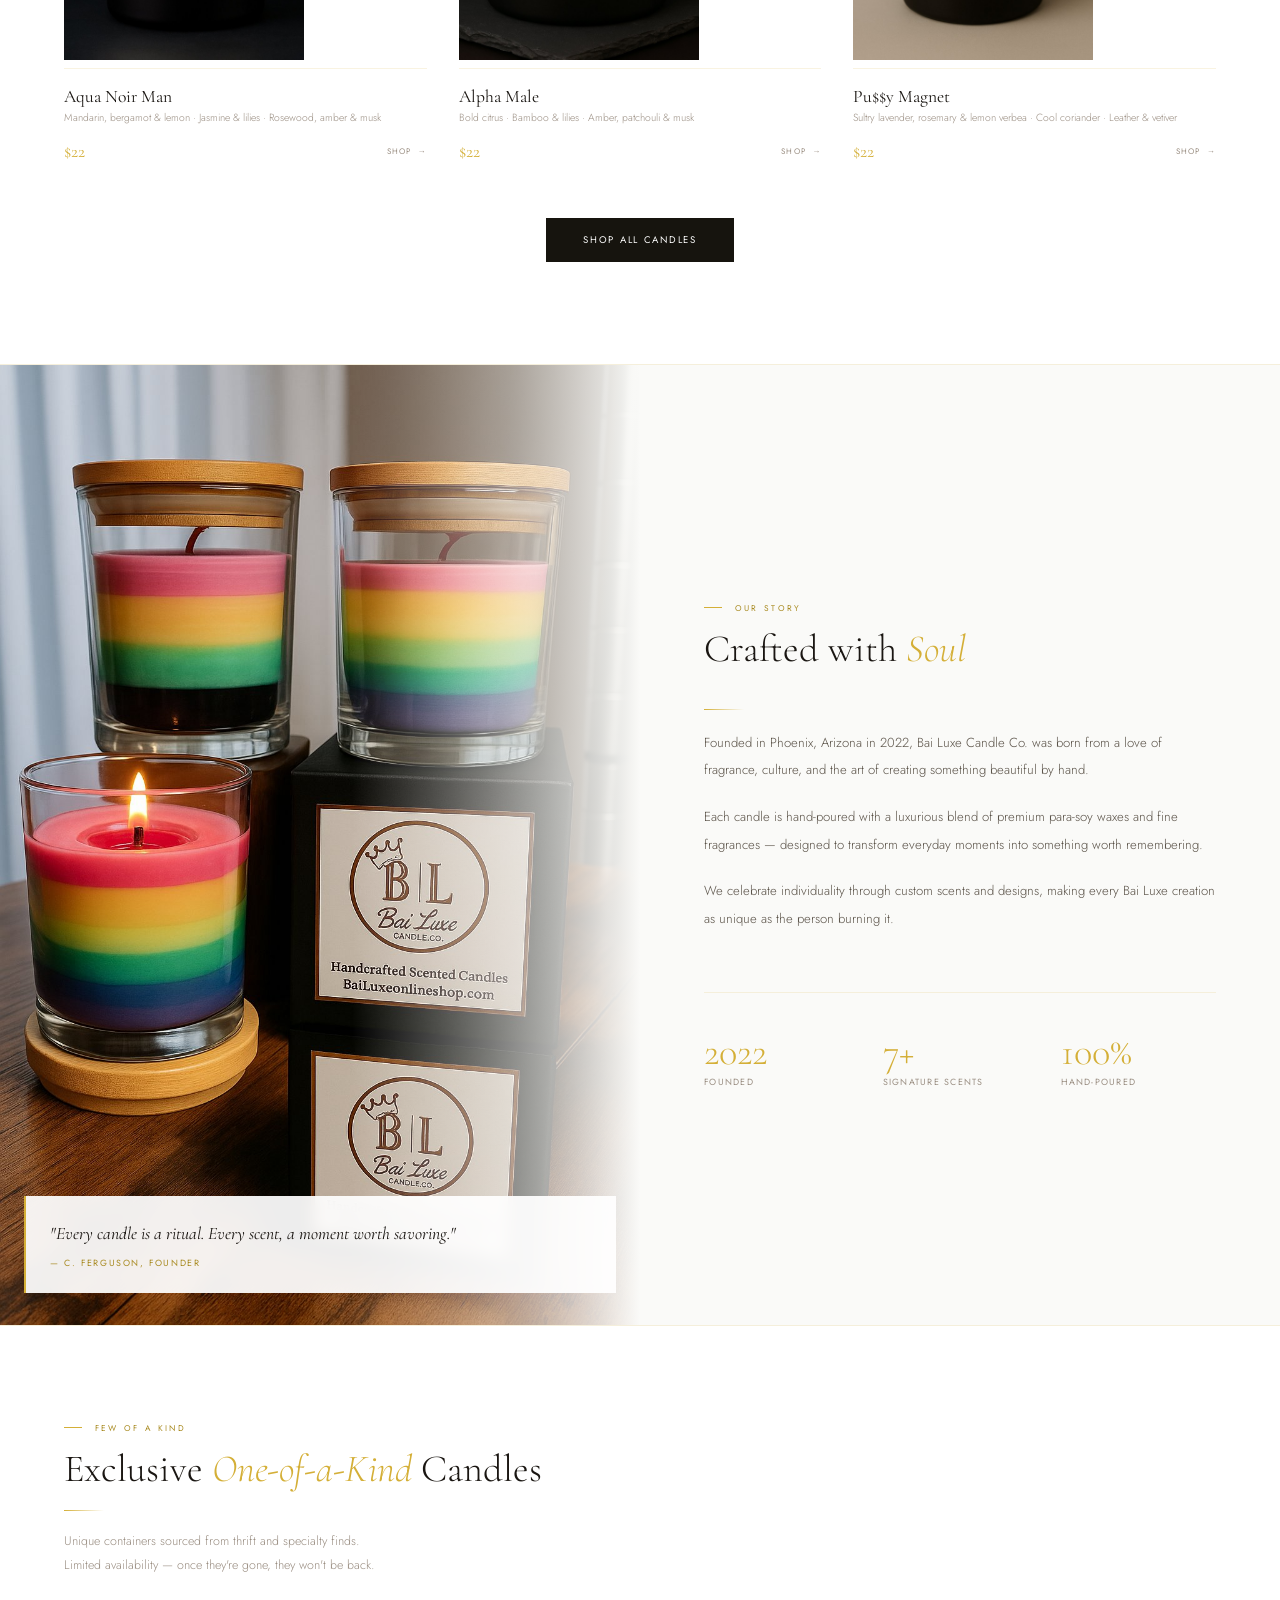
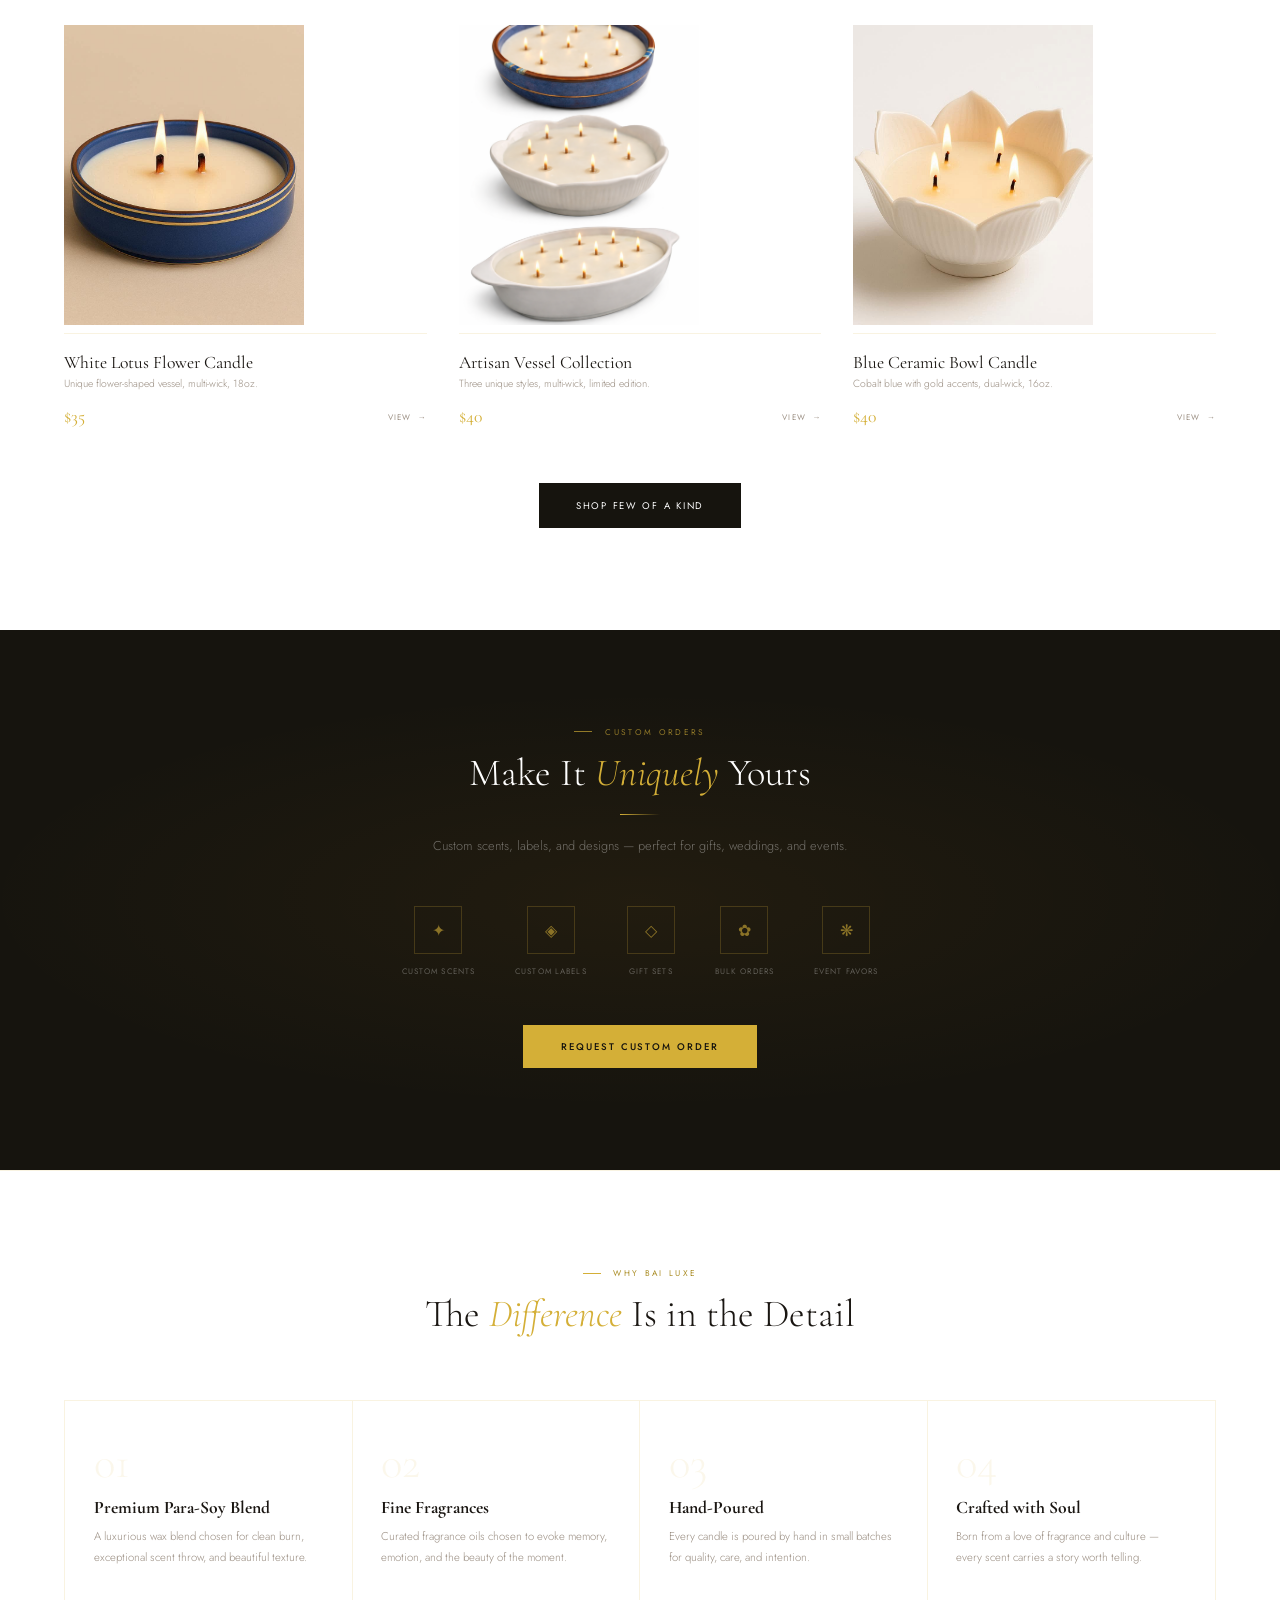
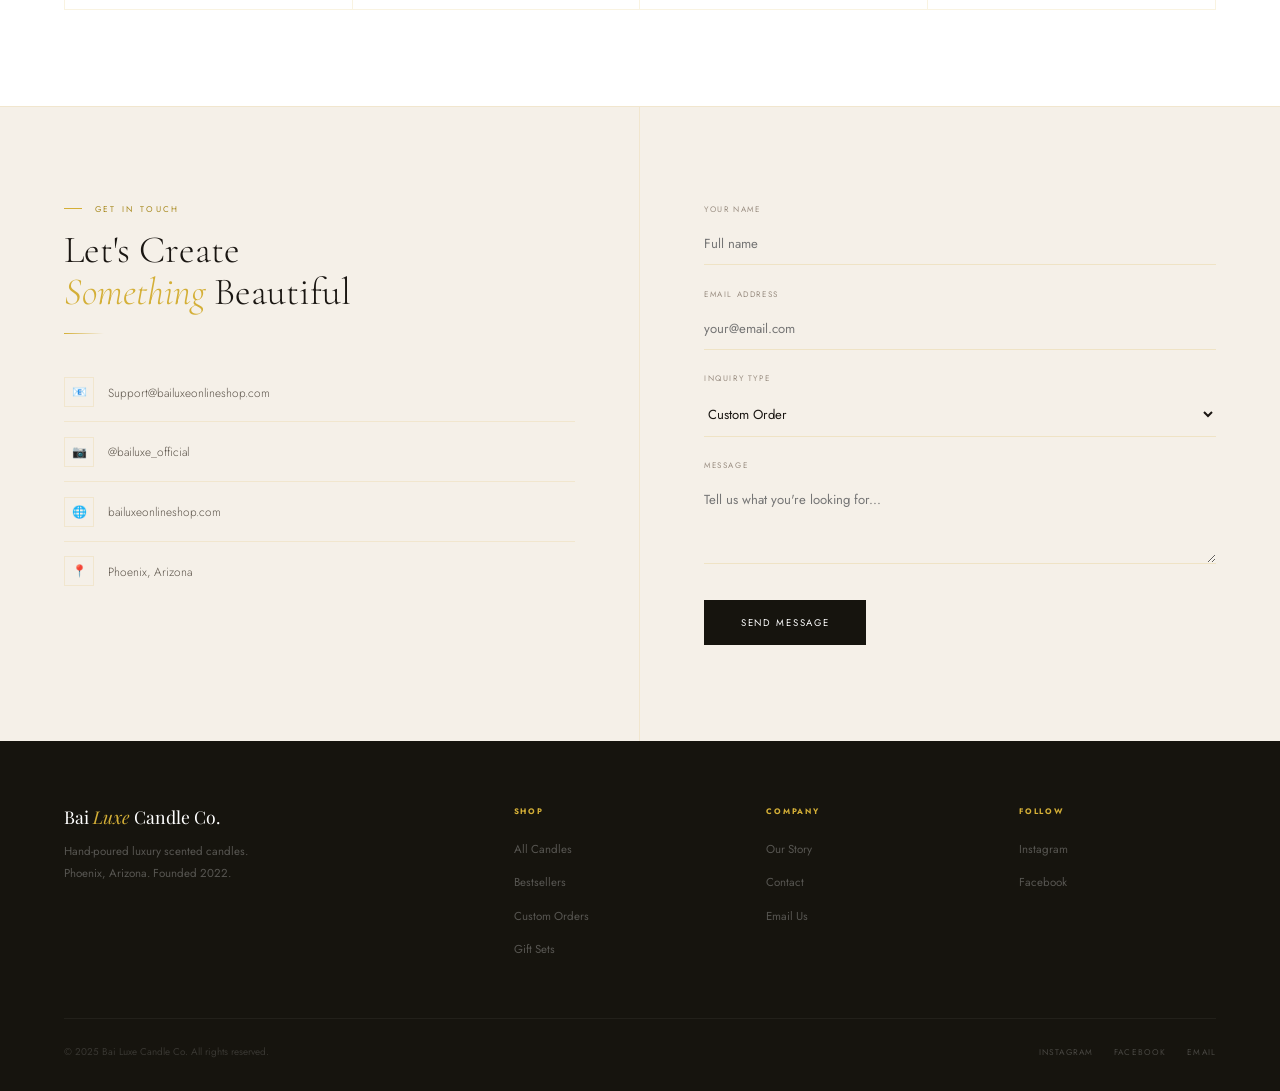
==== commit 6eea32ba: "Refactor layout by removing redundant divs Removed unused div elements and updated class names for l" ====
--- a/index.html
+++ b/index.html
@@ -323,7 +323,7 @@
             <div class="pc-info"><h3 class="pc-name">Royal Cotton</h3><p class="pc-notes">Fresh cotton & clean air · Ozone, linen & cotton blossom · Lily & white musk</p><div class="pc-foot"><span class="pc-price">$22</span><span class="pca">Shop</span></div></div>
           </a>
         </div>
-        <div class="g2">
+        <div class="g3">
           <a href="https://www.etsy.com" target="_blank" class="pc reveal d1">
             <div class="pci"><div class="pcb"></div><img src="aqua_noir.png" alt="Aqua Noir Man"/><span class="pc-tag dk">For Him</span></div>
             <div class="pc-info"><h3 class="pc-name">Aqua Noir Man</h3><p class="pc-notes">Mandarin, bergamot & lemon · Jasmine & lilies · Rosewood, amber & musk</p><div class="pc-foot"><span class="pc-price">$22</span><span class="pca">Shop</span></div></div>
@@ -332,8 +332,6 @@
             <div class="pci"><div class="pcb"></div><img src="alpha_male.png" alt="Alpha Male"/><span class="pc-tag dk">For Him</span></div>
             <div class="pc-info"><h3 class="pc-name">Alpha Male</h3><p class="pc-notes">Bold citrus · Bamboo & lilies · Amber, patchouli & musk</p><div class="pc-foot"><span class="pc-price">$22</span><span class="pca">Shop</span></div></div>
           </a>
-        </div>
-        <div class="g2">
           <a href="https://www.etsy.com" target="_blank" class="pc reveal d1">
             <div class="pci"><div class="pcb"></div><img src="lifestyle.png" alt="Pu$$y Magnet"/><span class="pc-tag">Bold</span></div>
             <div class="pc-info"><h3 class="pc-name">Pu$$y Magnet</h3><p class="pc-notes">Sultry lavender, rosemary & lemon verbea · Cool coriander · Leather & vetiver</p><div class="pc-foot"><span class="pc-price">$22</span><span class="pca">Shop</span></div></div>
@@ -343,17 +341,6 @@
           <a href="https://www.etsy.com" target="_blank" class="btn-dark"><span>Shop All Candles</span></a>
         </div>
       </div>
-    </div>
-  </div>
-
-  <div class="banner reveal">
-    <img src="sugar_loaf.png" alt="Bai Luxe"/>
-    <div class="banner-glow"></div>
-    <div class="banner-inner">
-      <div class="banner-eyebrow">Custom Orders</div>
-      <h2 class="sec-title">Make It <em>Uniquely</em> Yours</h2>
-      <p class="banner-sub">Custom scents, labels, and designs for gifts, events, and celebrations.</p>
-      <a href="#custom" class="btn-gold"><span>Request Custom Order</span></a>
     </div>
   </div>
 
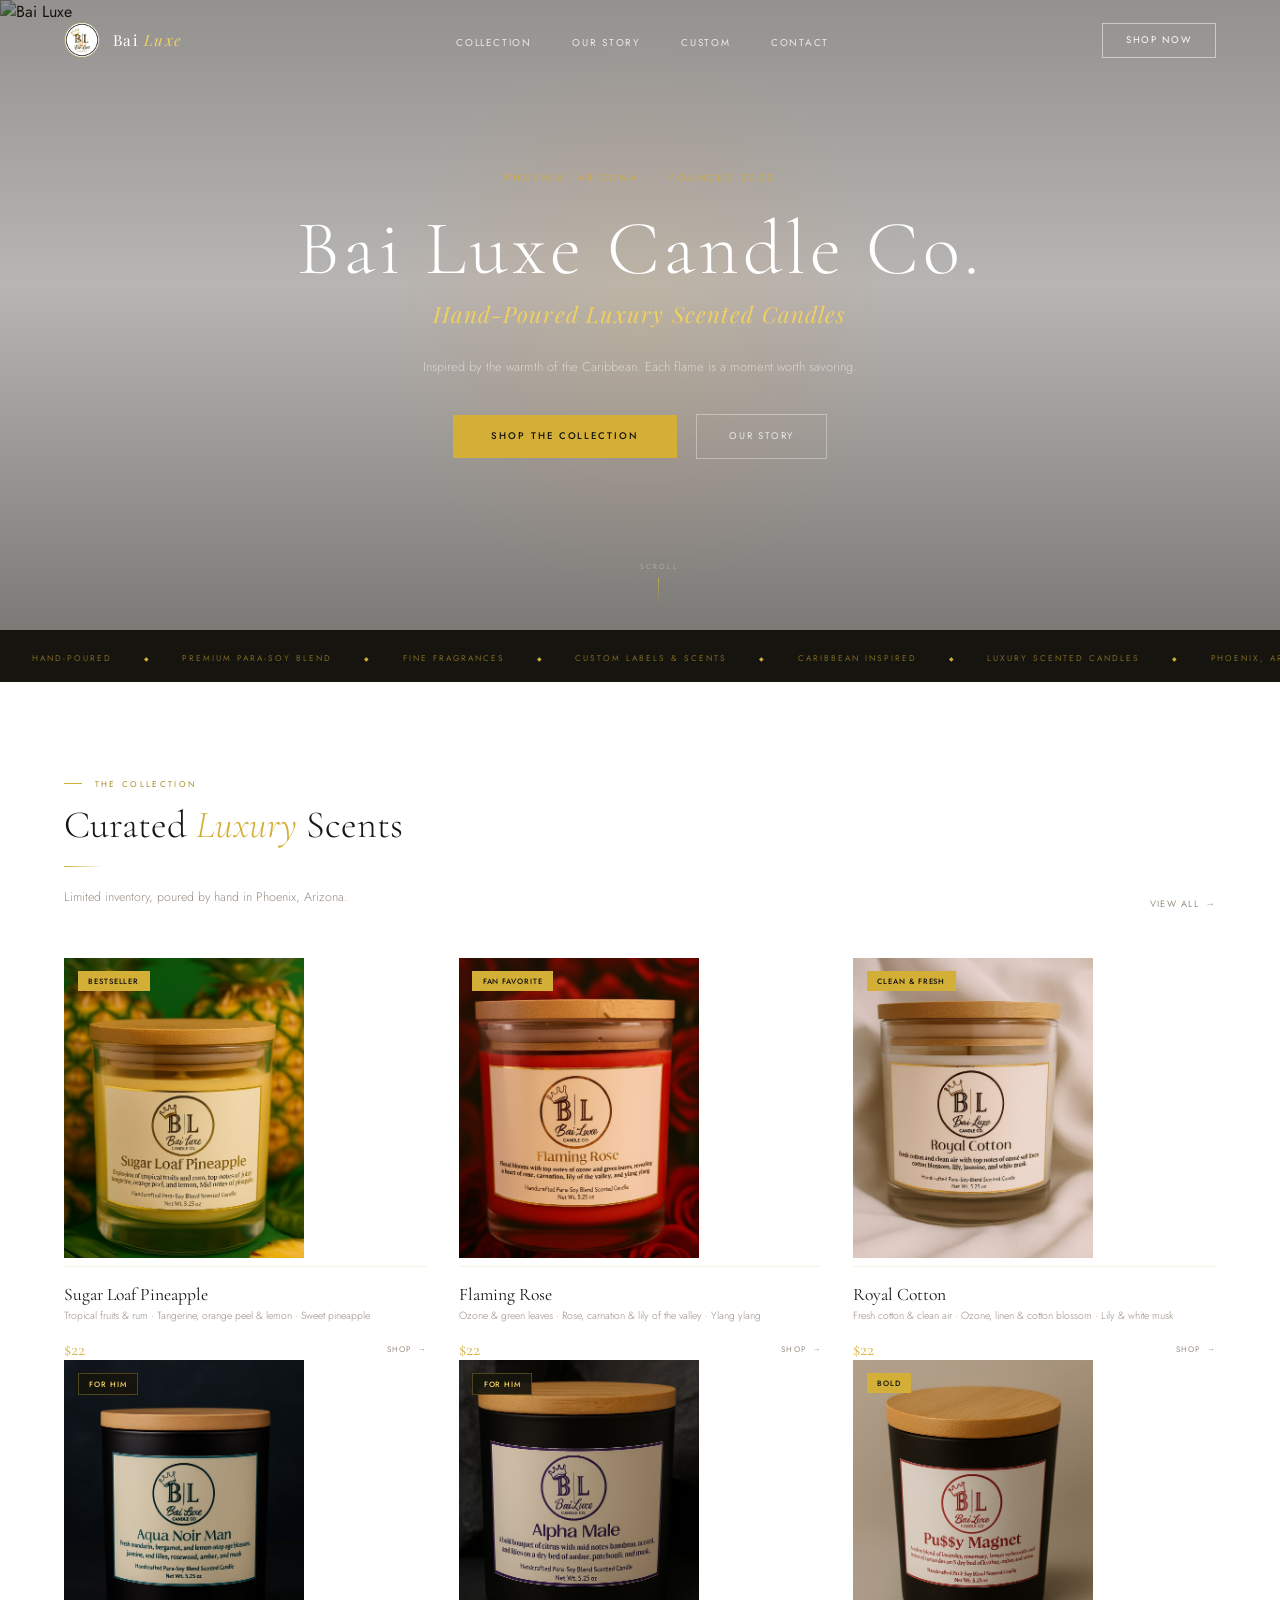
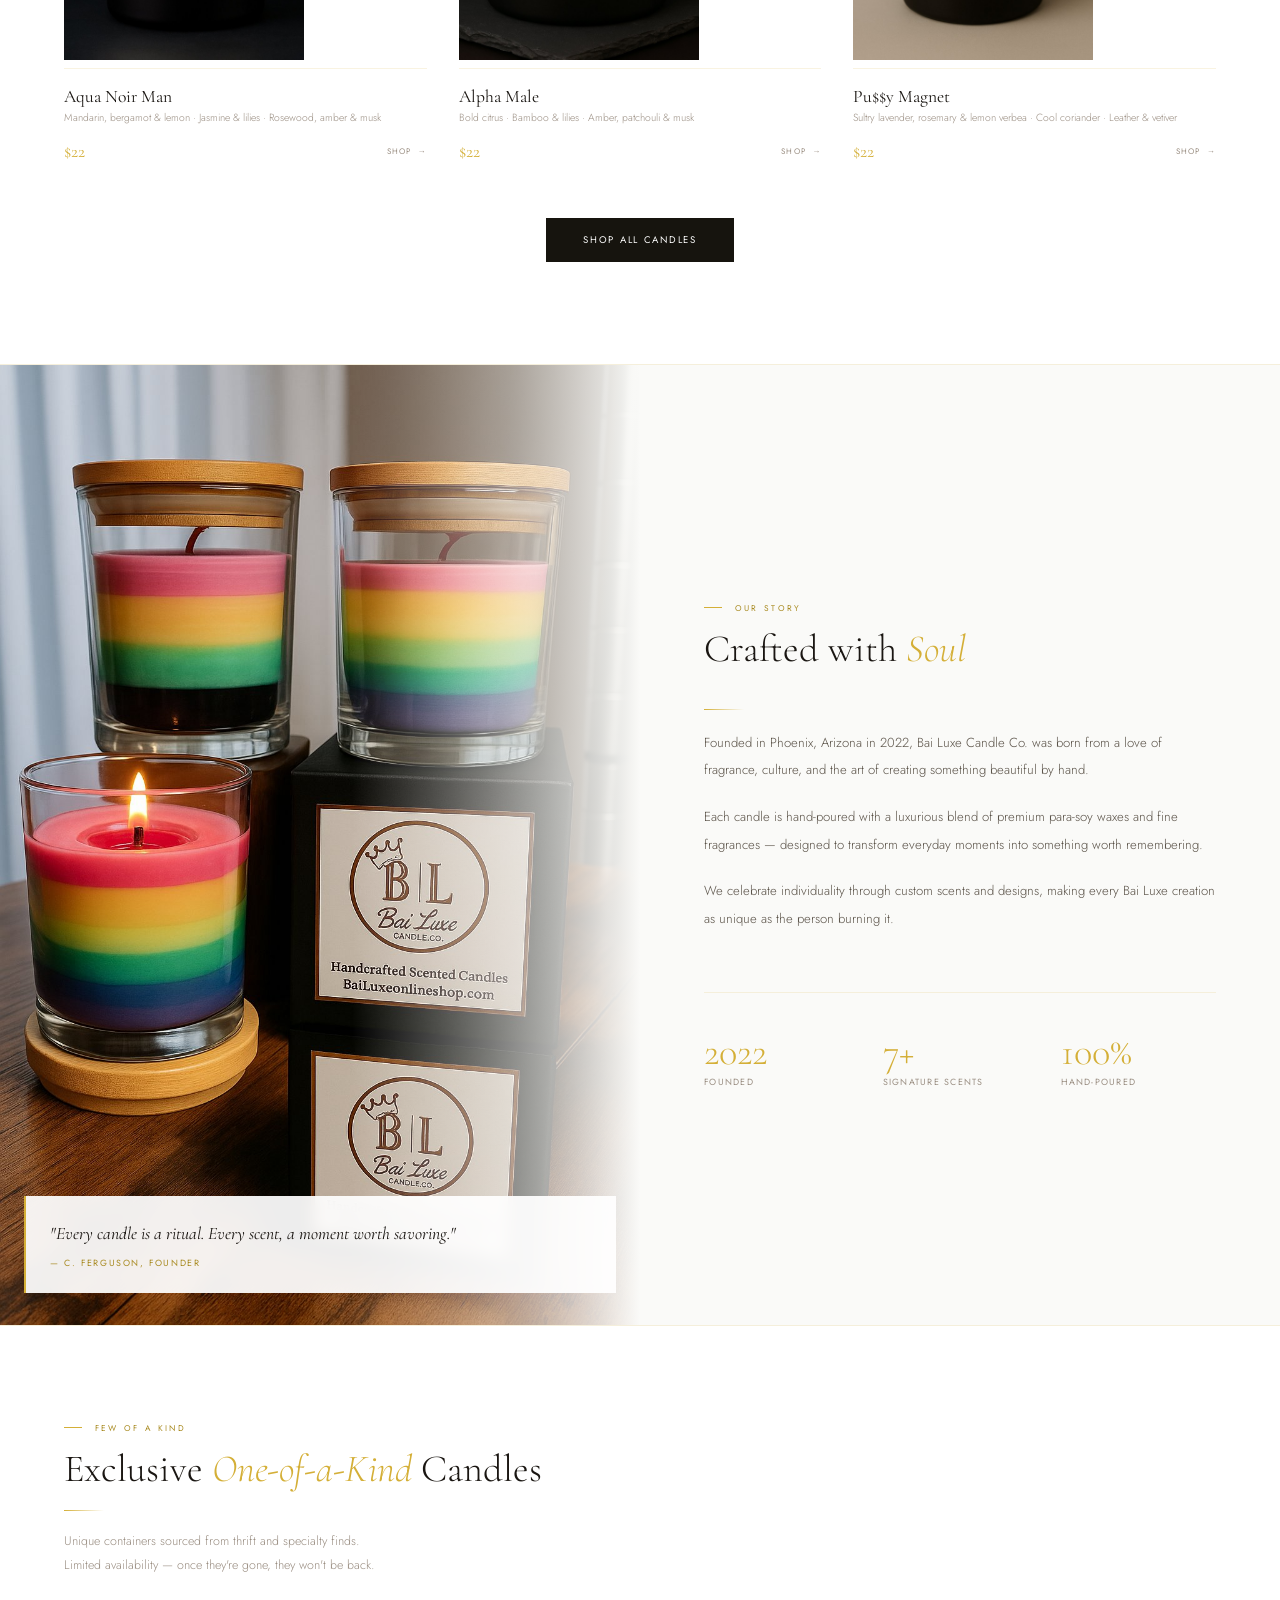
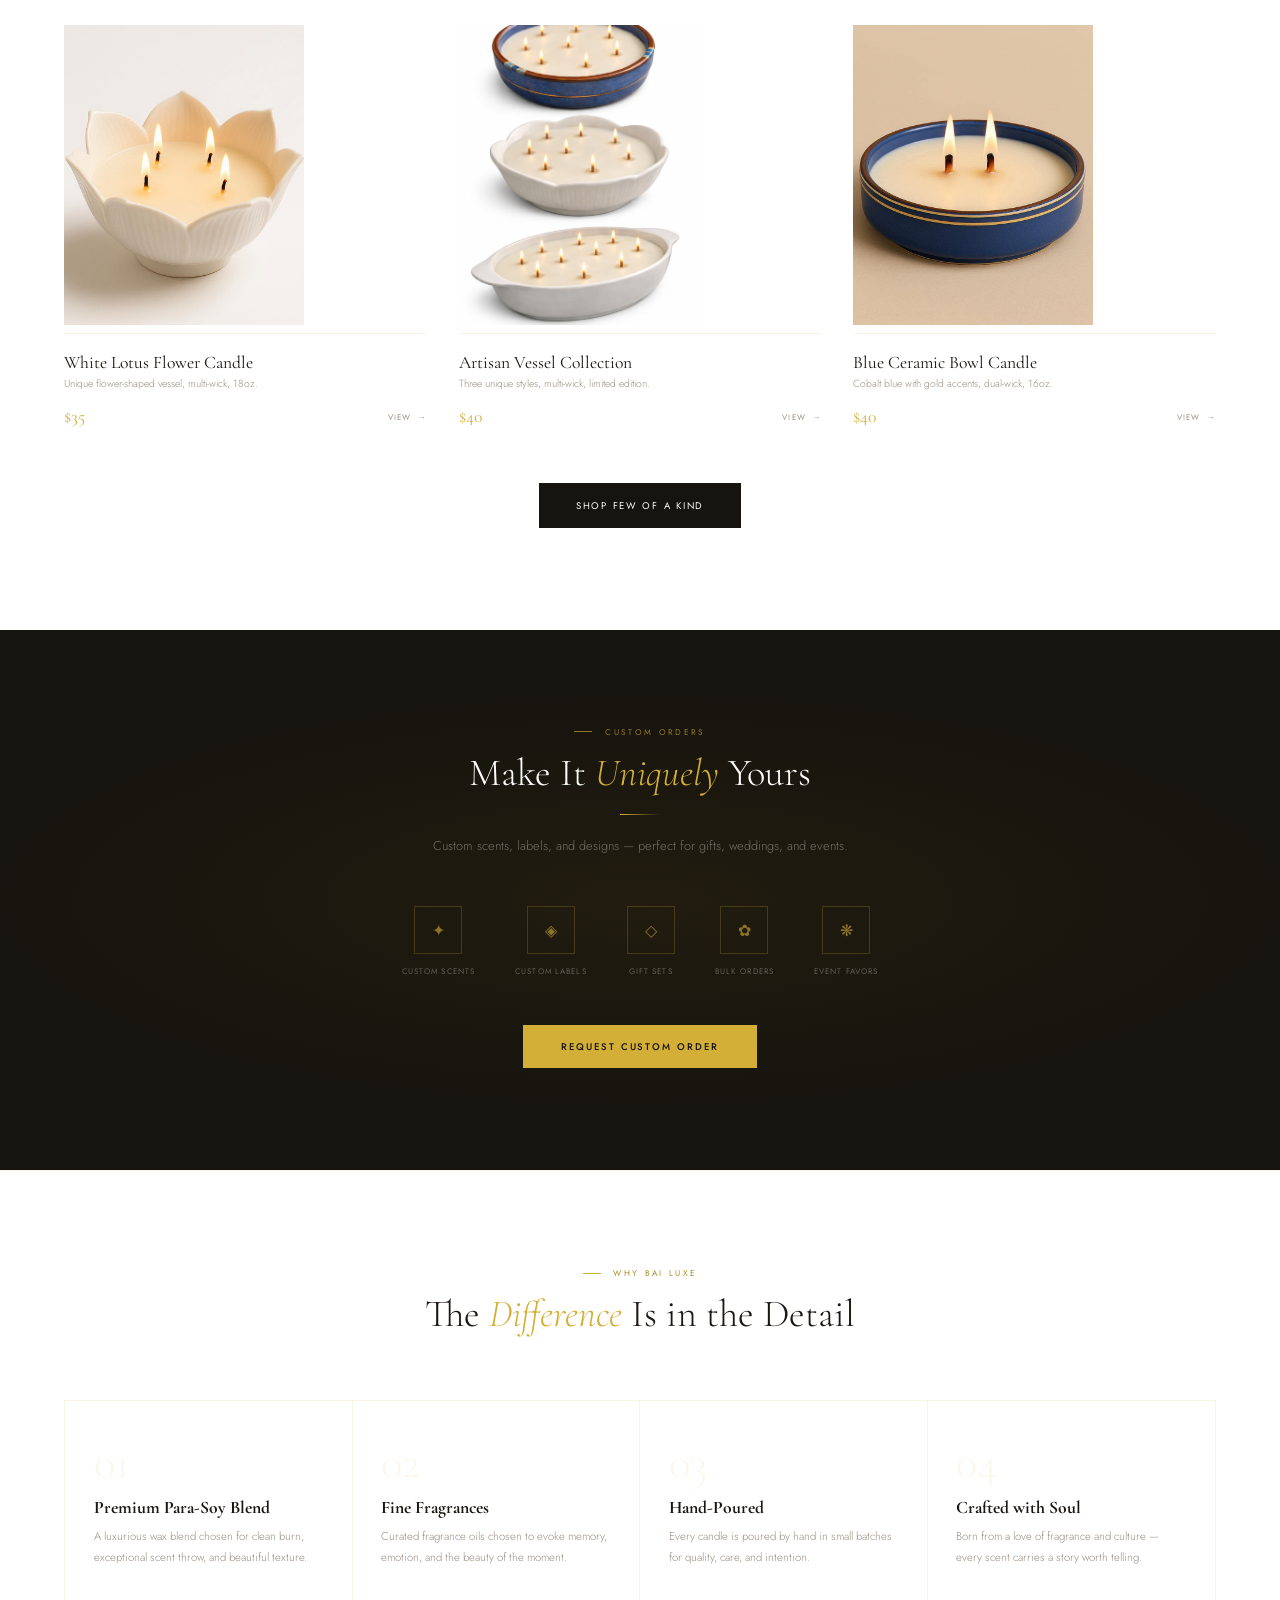
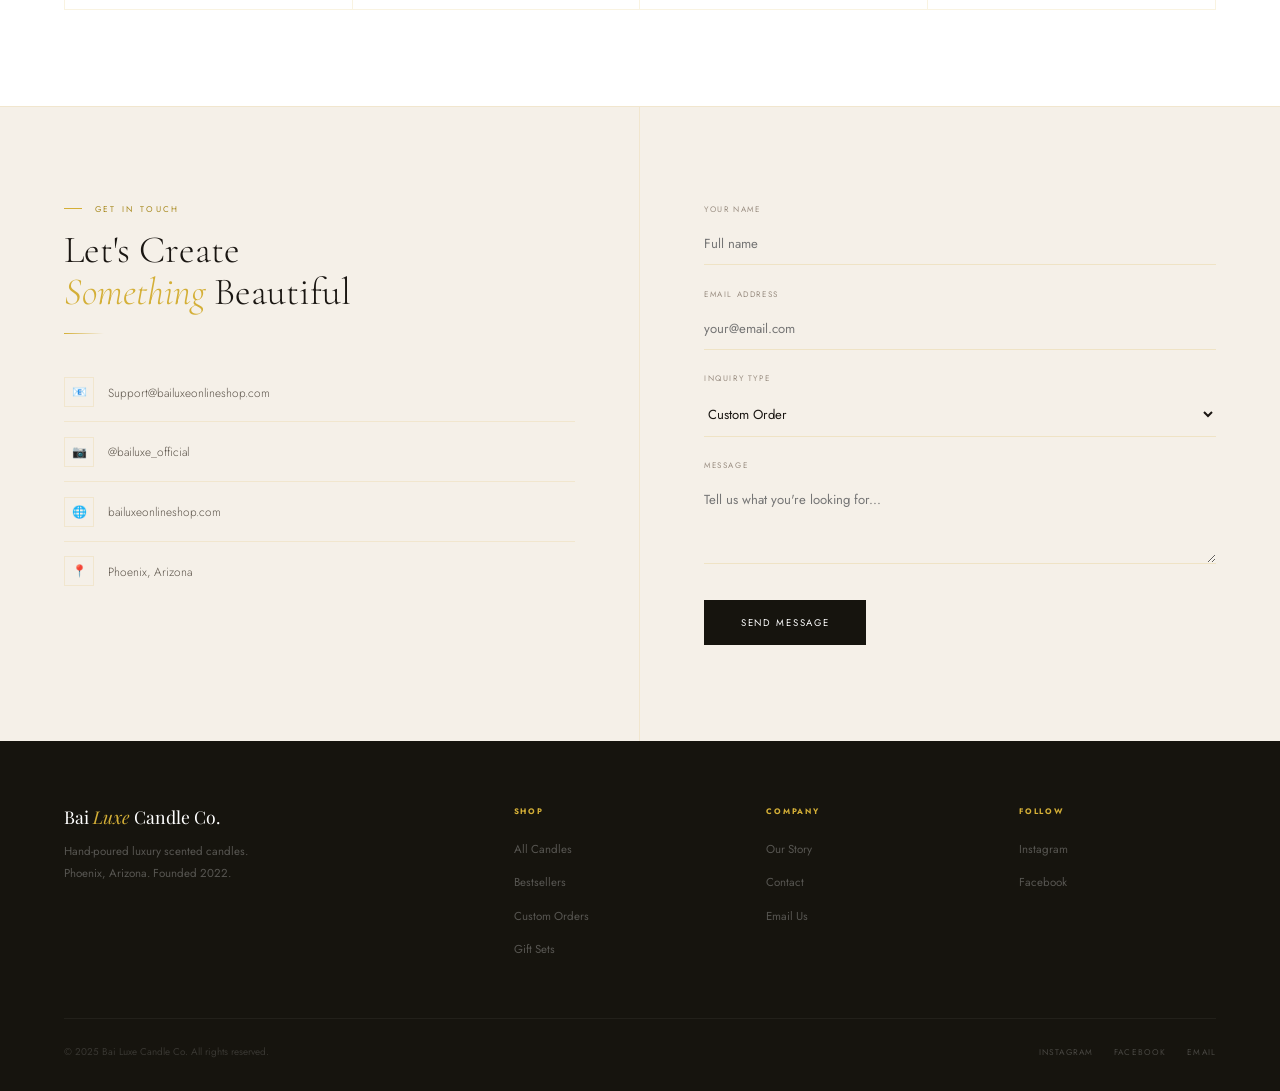
==== commit 8f55d026: "Swap images for candle products in index.html" ====
--- a/index.html
+++ b/index.html
@@ -383,7 +383,7 @@
 
       <div class="g3">
         <a href="#" class="pc reveal d1">
-          <div class="pci"><div class="pcb"></div><img src="images/OIG2.jpeg" alt="White Lotus Flower Candle"/></div>
+          <div class="pci"><div class="pcb"></div><img src="_3a274a61-f5a6-4b8b-b90d-bdc8bdd56361.jpeg" alt="White Lotus Flower Candle"/></div>
           <div class="pc-info">
             <h3 class="pc-name">White Lotus Flower Candle</h3>
             <p class="pc-notes">Unique flower-shaped vessel, multi-wick, 18oz.</p>
@@ -407,7 +407,7 @@
         </a>
 
         <a href="#" class="pc reveal d3">
-          <div class="pci"><div class="pcb"></div><img src="images/_3a274a61-f5a6-4b8b-b90d-bdc8bdd56361.jpeg" alt="Blue Ceramic Bowl Candle"/></div>
+          <div class="pci"><div class="pcb"></div><img src="images/OIG2.jpeg" alt="Blue Ceramic Bowl Candle"/></div>
           <div class="pc-info">
             <h3 class="pc-name">Blue Ceramic Bowl Candle</h3>
             <p class="pc-notes">Cobalt blue with gold accents, dual-wick, 16oz.</p>
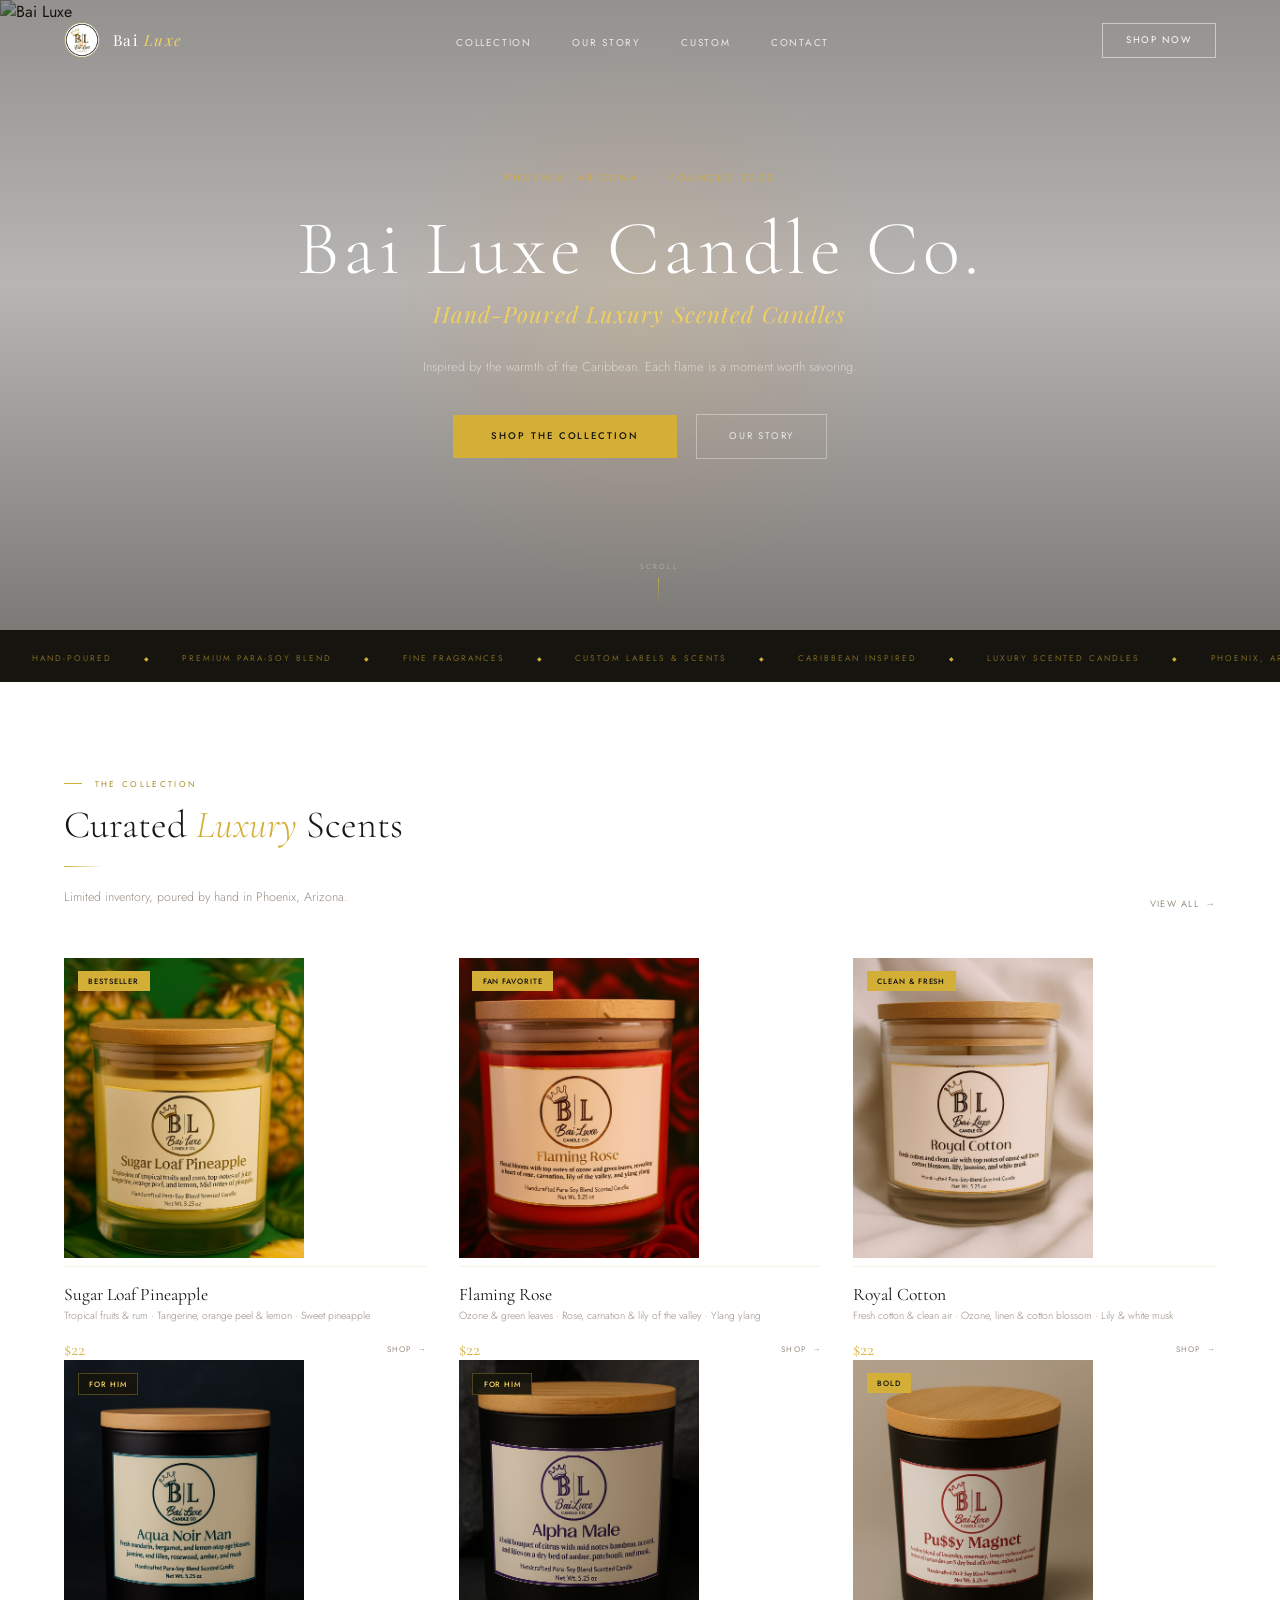
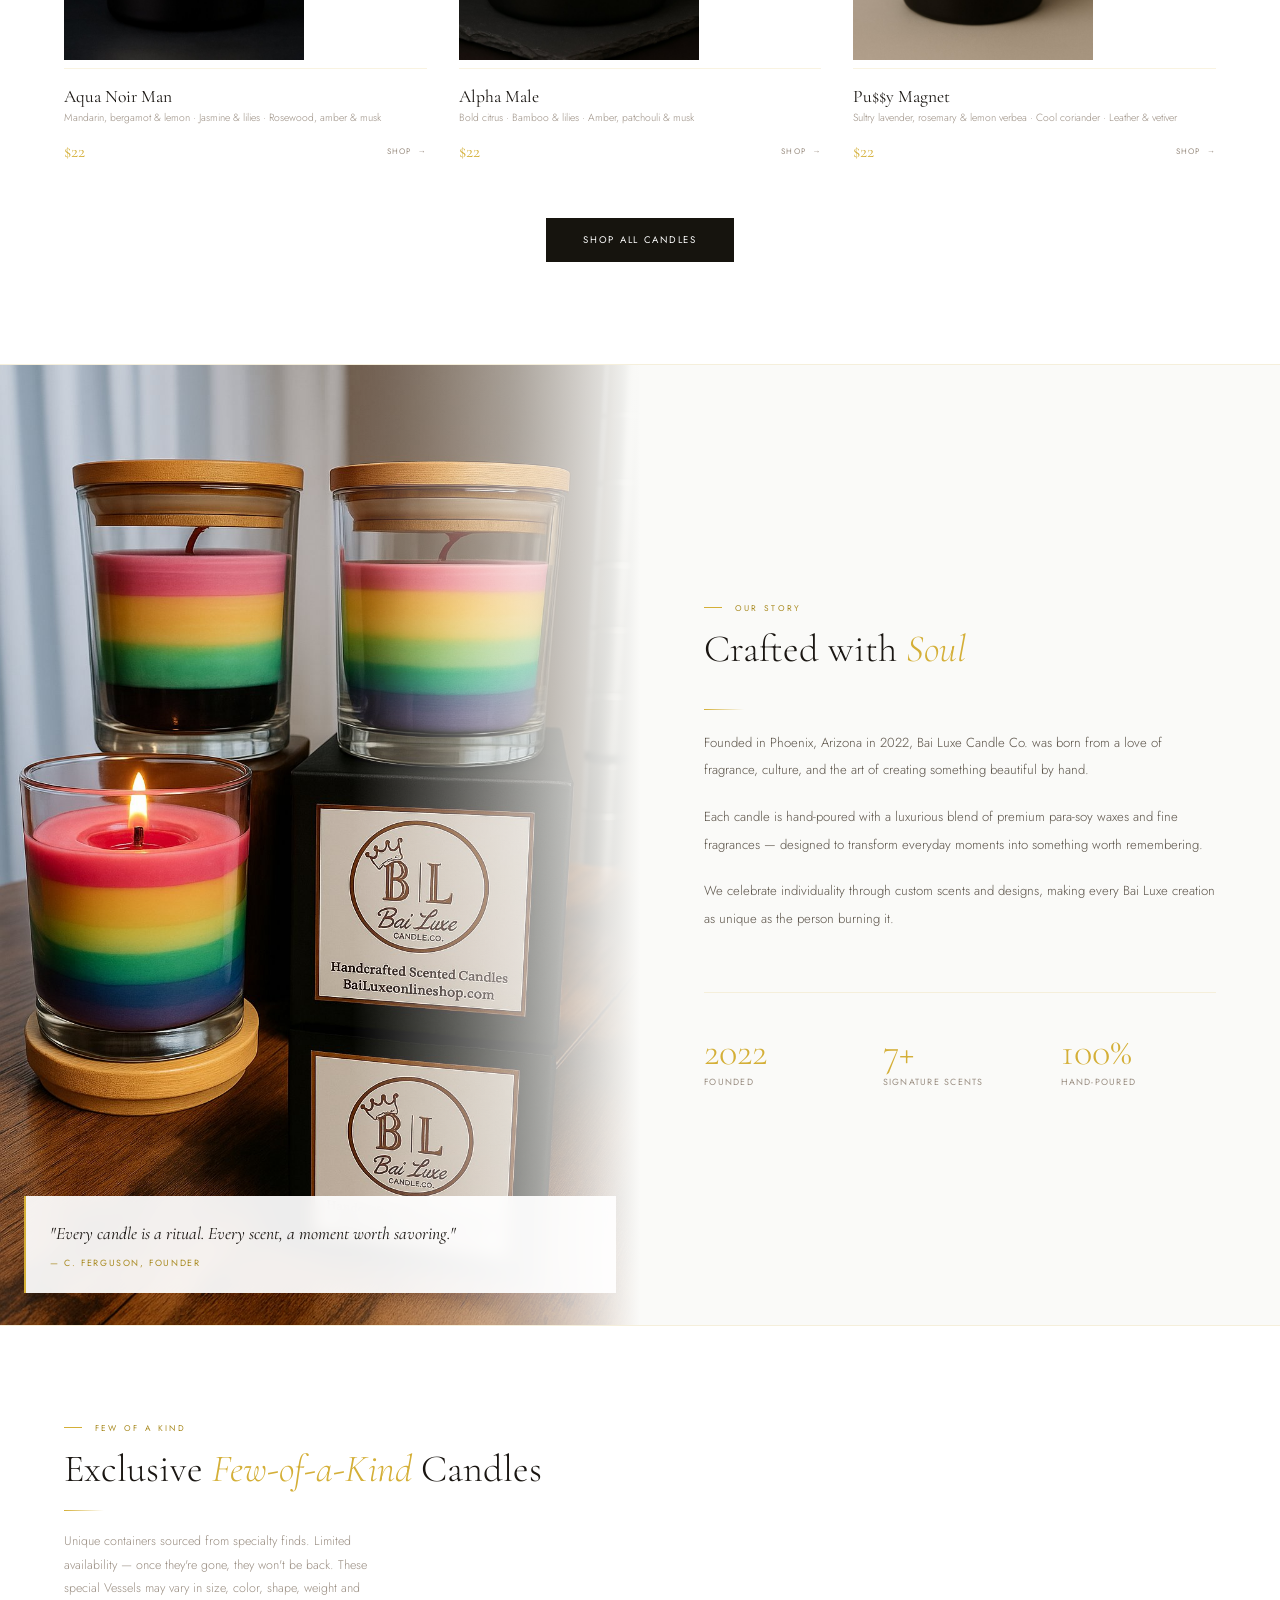
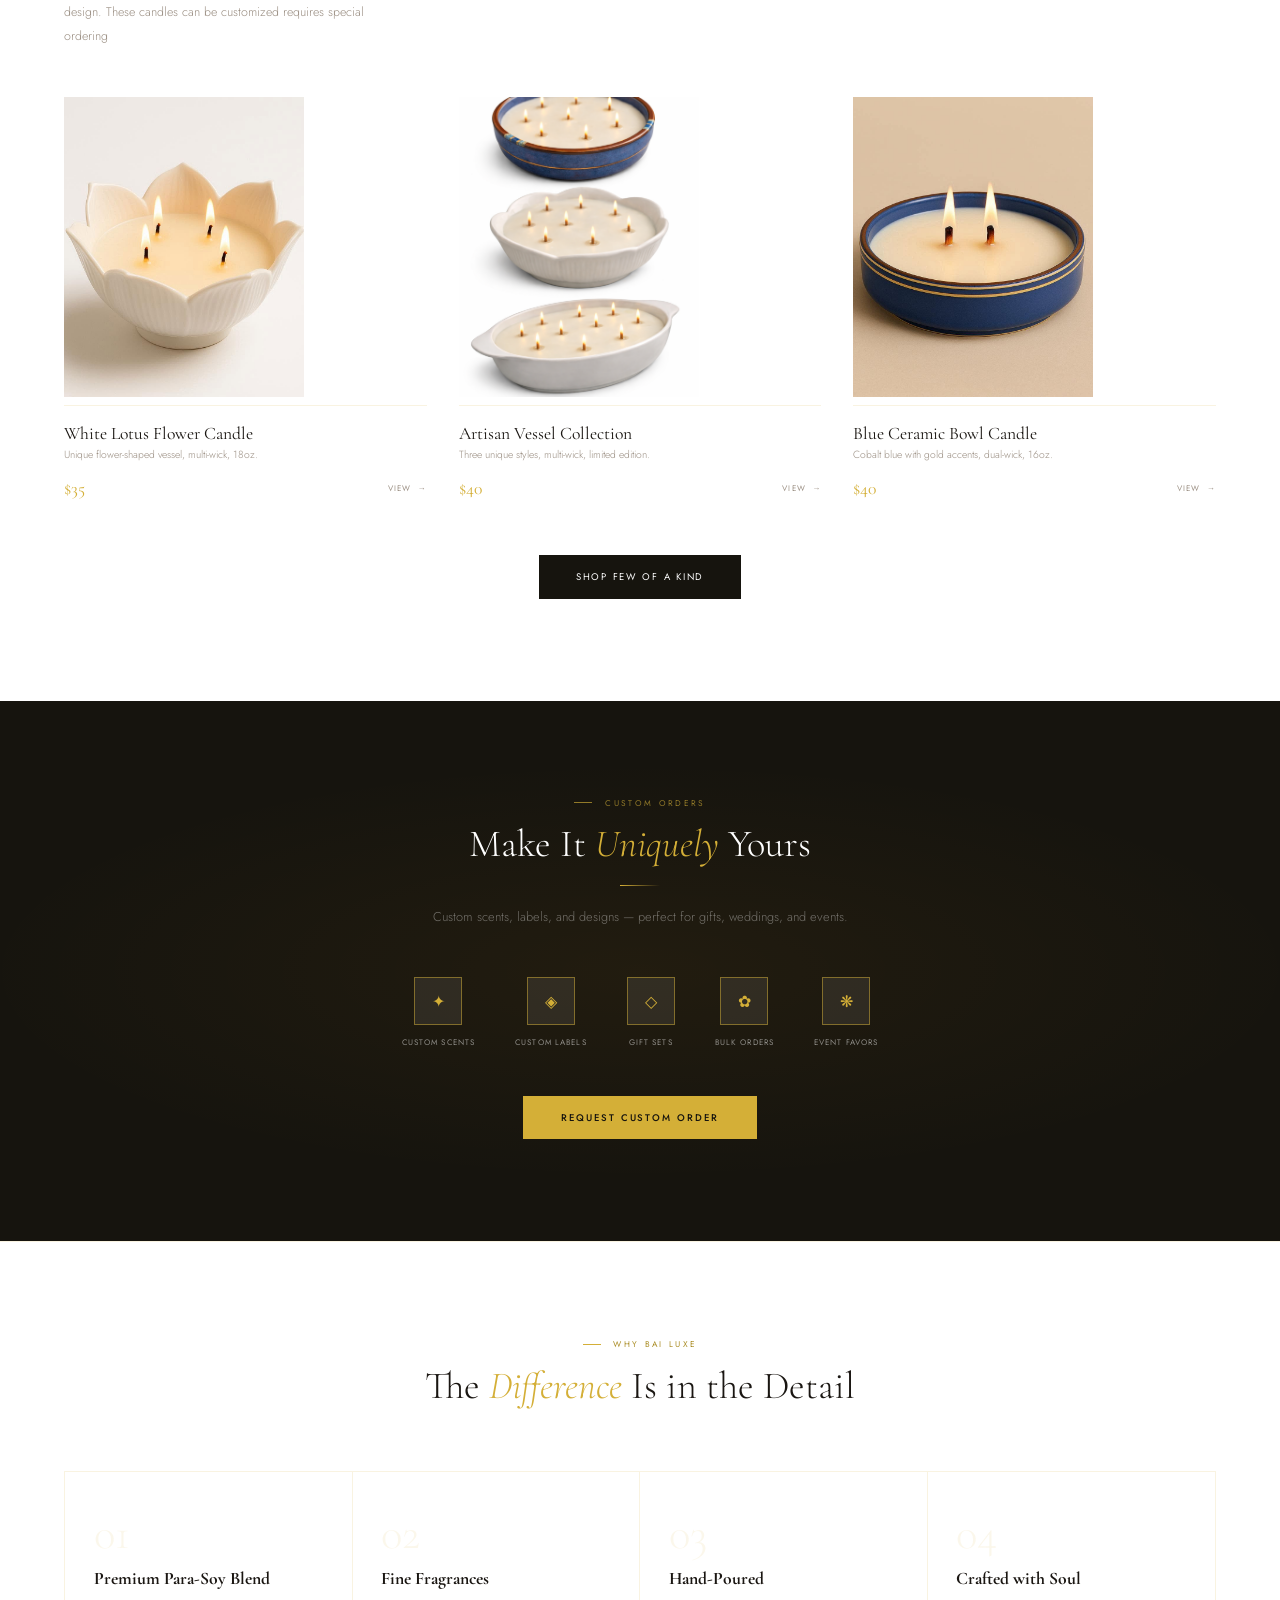
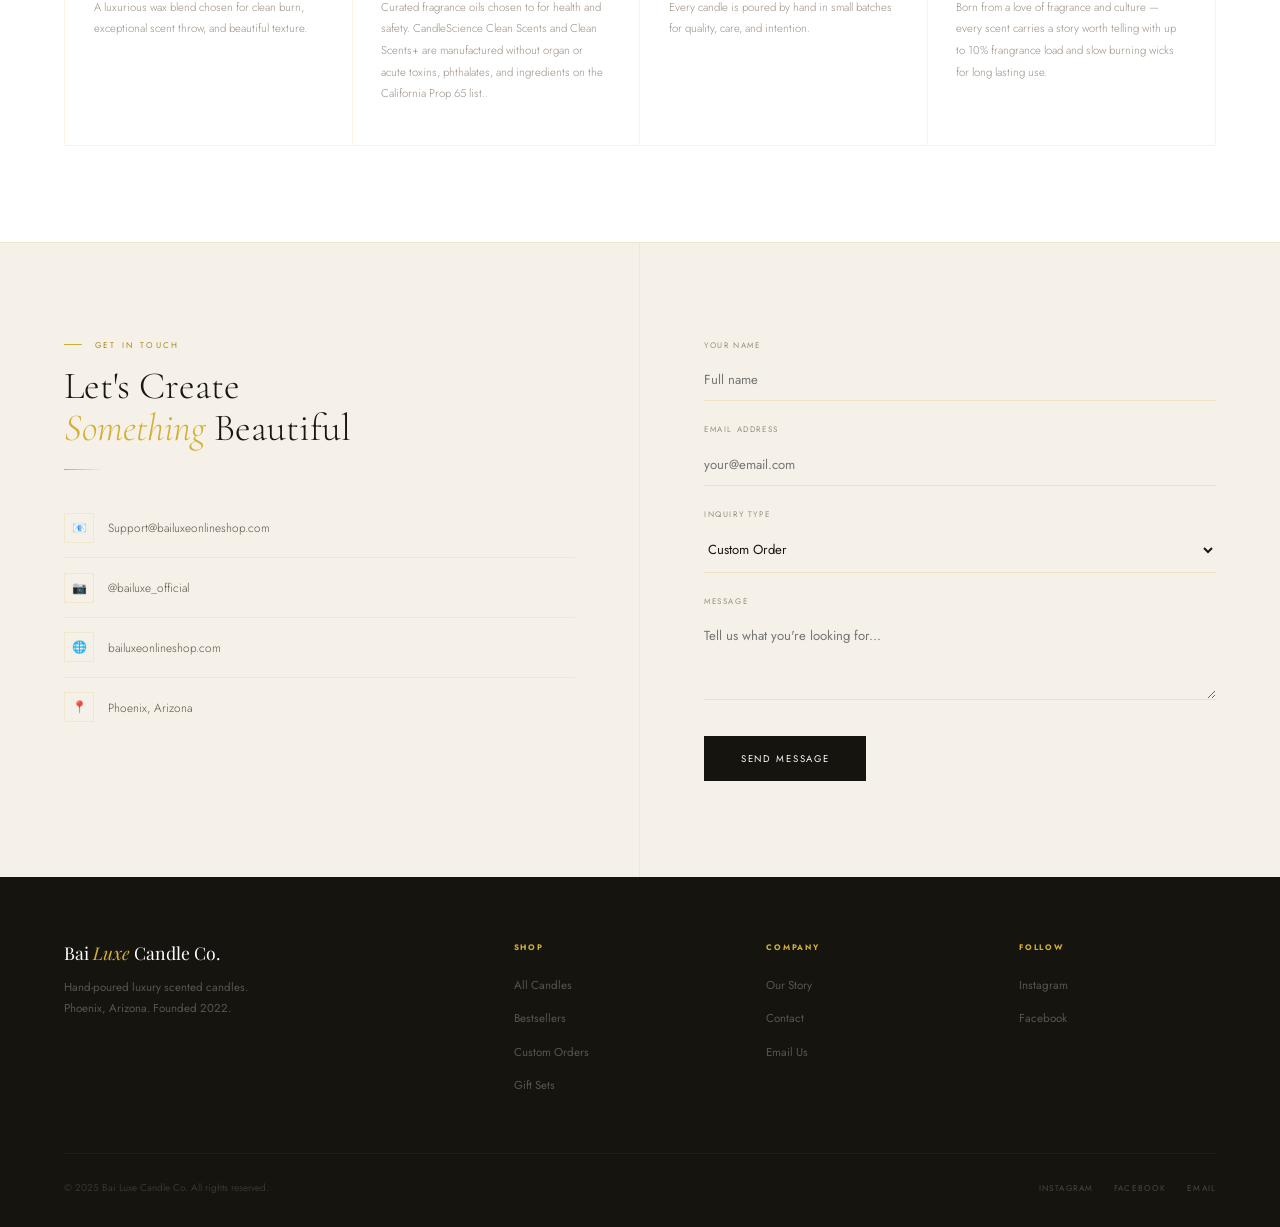
==== commit 556077a7: "Refine custom section styles and content in index.html Updated custom section styles and modified te" ====
--- a/index.html
+++ b/index.html
@@ -167,19 +167,19 @@
     .sl { font-family: 'Jost', sans-serif; font-size: .56rem; letter-spacing: .14em; text-transform: uppercase; color: var(--text-light); margin-top: .25rem; display: block; }
 
     /* CUSTOM */
-    .custom-section { background: var(--charcoal); text-align: center; position: relative; overflow: hidden; }
-    .custom-section::after { content: ''; position: absolute; inset: 0; background: radial-gradient(ellipse 80% 60% at 50% 50%, rgba(255,175,40,.05) 0%, transparent 65%); pointer-events: none; z-index: 1; }
-    .custom-inner { position: relative; z-index: 5; padding: 6rem 4rem; max-width: 860px; margin: 0 auto; }
-    .custom-section .sec-label { color: rgba(212,175,55,.65); justify-content: center; }
-    .custom-section .sec-label::before { background: rgba(212,175,55,.65); }
-    .custom-section .sec-title { color: var(--white); }
-    .custom-section .rule { margin: 1.2rem auto; }
-    .custom-sub { font-size: .8rem; line-height: 1.9; color: rgba(255,255,255,.38); max-width: 460px; margin: 0 auto 3rem; font-weight: 300; }
-    .custom-icons { display: flex; justify-content: center; gap: 2.5rem; margin-bottom: 3rem; flex-wrap: wrap; }
-    .ci { display: flex; flex-direction: column; align-items: center; gap: .7rem; }
-    .ci-icon { width: 48px; height: 48px; border: 1px solid rgba(212,175,55,.22); display: flex; align-items: center; justify-content: center; font-size: 1rem; color: rgba(212,175,55,.6); transition: all .4s; }
-    .ci:hover .ci-icon { border-color: var(--gold); background: rgba(212,175,55,.07); color: var(--gold); }
-    .ci-lbl { font-family: 'Jost', sans-serif; font-size: .5rem; letter-spacing: .14em; text-transform: uppercase; color: rgba(255,255,255,.3); }
+.custom-section { background: var(--charcoal); text-align: center; position: relative; overflow: hidden; }
+.custom-section::after { content: ''; position: absolute; inset: 0; background: radial-gradient(ellipse 80% 60% at 50% 50%, rgba(255,175,40,.05) 0%, transparent 65%); pointer-events: none; z-index: 1; }
+.custom-inner { position: relative; z-index: 5; padding: 6rem 4rem; max-width: 860px; margin: 0 auto; }
+.custom-section .sec-label { color: rgba(212,175,55,.65); justify-content: center; }
+.custom-section .sec-label::before { background: rgba(212,175,55,.65); }
+.custom-section .sec-title { color: var(--white); }
+.custom-section .rule { margin: 1.2rem auto; }
+.custom-sub { font-size: .8rem; line-height: 1.9; color: rgba(255,255,255,.38); max-width: 460px; margin: 0 auto 3rem; font-weight: 300; }
+.custom-icons { display: flex; justify-content: center; gap: 2.5rem; margin-bottom: 3rem; flex-wrap: wrap; }
+.ci { display: flex; flex-direction: column; align-items: center; gap: .7rem; }
+.ci-icon { width: 48px; height: 48px; border: 1px solid rgba(212,175,55,.5); background: rgba(255,255,255,.08); display: flex; align-items: center; justify-content: center; font-size: 1rem; color: var(--gold); transition: all .4s; }
+.ci:hover .ci-icon { border-color: var(--gold); background: var(--gold); color: var(--charcoal); }
+.ci-lbl { font-family: 'Jost', sans-serif; font-size: .5rem; letter-spacing: .14em; text-transform: uppercase; color: rgba(255,255,255,.5); }
 
     /* VALUES */
     .values-wrap { background: var(--white); border-top: 1px solid var(--border); }
@@ -375,15 +375,15 @@
       <div class="col-head reveal">
         <div>
           <div class="sec-label">Few of a Kind</div>
-          <h2 class="sec-title">Exclusive <em>One-of-a-Kind</em> Candles</h2>
+          <h2 class="sec-title">Exclusive <em>Few-of-a-Kind</em> Candles</h2>
           <div class="rule"></div>
-          <p class="col-sub">Unique containers sourced from thrift and specialty finds. Limited availability — once they're gone, they won't be back.</p>
+          <p class="col-sub">Unique containers sourced from specialty finds. Limited availability — once they're gone, they won't be back. These special Vessels may vary in size, color, shape, weight and design. These candles can be customized requires special ordering </p>
         </div>
       </div>
 
       <div class="g3">
         <a href="#" class="pc reveal d1">
-          <div class="pci"><div class="pcb"></div><img src="_3a274a61-f5a6-4b8b-b90d-bdc8bdd56361.jpeg" alt="White Lotus Flower Candle"/></div>
+          <div class="pci"><div class="pcb"></div><img src="images/lotus.jpeg" alt="White Lotus Flower Candle"/></div>
           <div class="pc-info">
             <h3 class="pc-name">White Lotus Flower Candle</h3>
             <p class="pc-notes">Unique flower-shaped vessel, multi-wick, 18oz.</p>
@@ -450,9 +450,9 @@
       </div>
       <div class="vgrid">
         <div class="vi reveal d1"><span class="vi-num">01</span><h3 class="vi-title">Premium Para-Soy Blend</h3><p class="vi-desc">A luxurious wax blend chosen for clean burn, exceptional scent throw, and beautiful texture.</p></div>
-        <div class="vi reveal d2"><span class="vi-num">02</span><h3 class="vi-title">Fine Fragrances</h3><p class="vi-desc">Curated fragrance oils chosen to evoke memory, emotion, and the beauty of the moment.</p></div>
+        <div class="vi reveal d2"><span class="vi-num">02</span><h3 class="vi-title">Fine Fragrances</h3><p class="vi-desc">Curated fragrance oils chosen to for health and safety. CandleScience Clean Scents and Clean Scents+ are manufactured without organ or acute toxins, phthalates, and ingredients on the California Prop 65 list..</p></div>
         <div class="vi reveal d3"><span class="vi-num">03</span><h3 class="vi-title">Hand-Poured</h3><p class="vi-desc">Every candle is poured by hand in small batches for quality, care, and intention.</p></div>
-        <div class="vi reveal d4"><span class="vi-num">04</span><h3 class="vi-title">Crafted with Soul</h3><p class="vi-desc">Born from a love of fragrance and culture — every scent carries a story worth telling.</p></div>
+        <div class="vi reveal d4"><span class="vi-num">04</span><h3 class="vi-title">Crafted with Soul</h3><p class="vi-desc">Born from a love of fragrance and culture — every scent carries a story worth telling with up to 10% frangrance load and slow burning wicks for long lasting use.</p></div>
       </div>
     </div>
   </div>
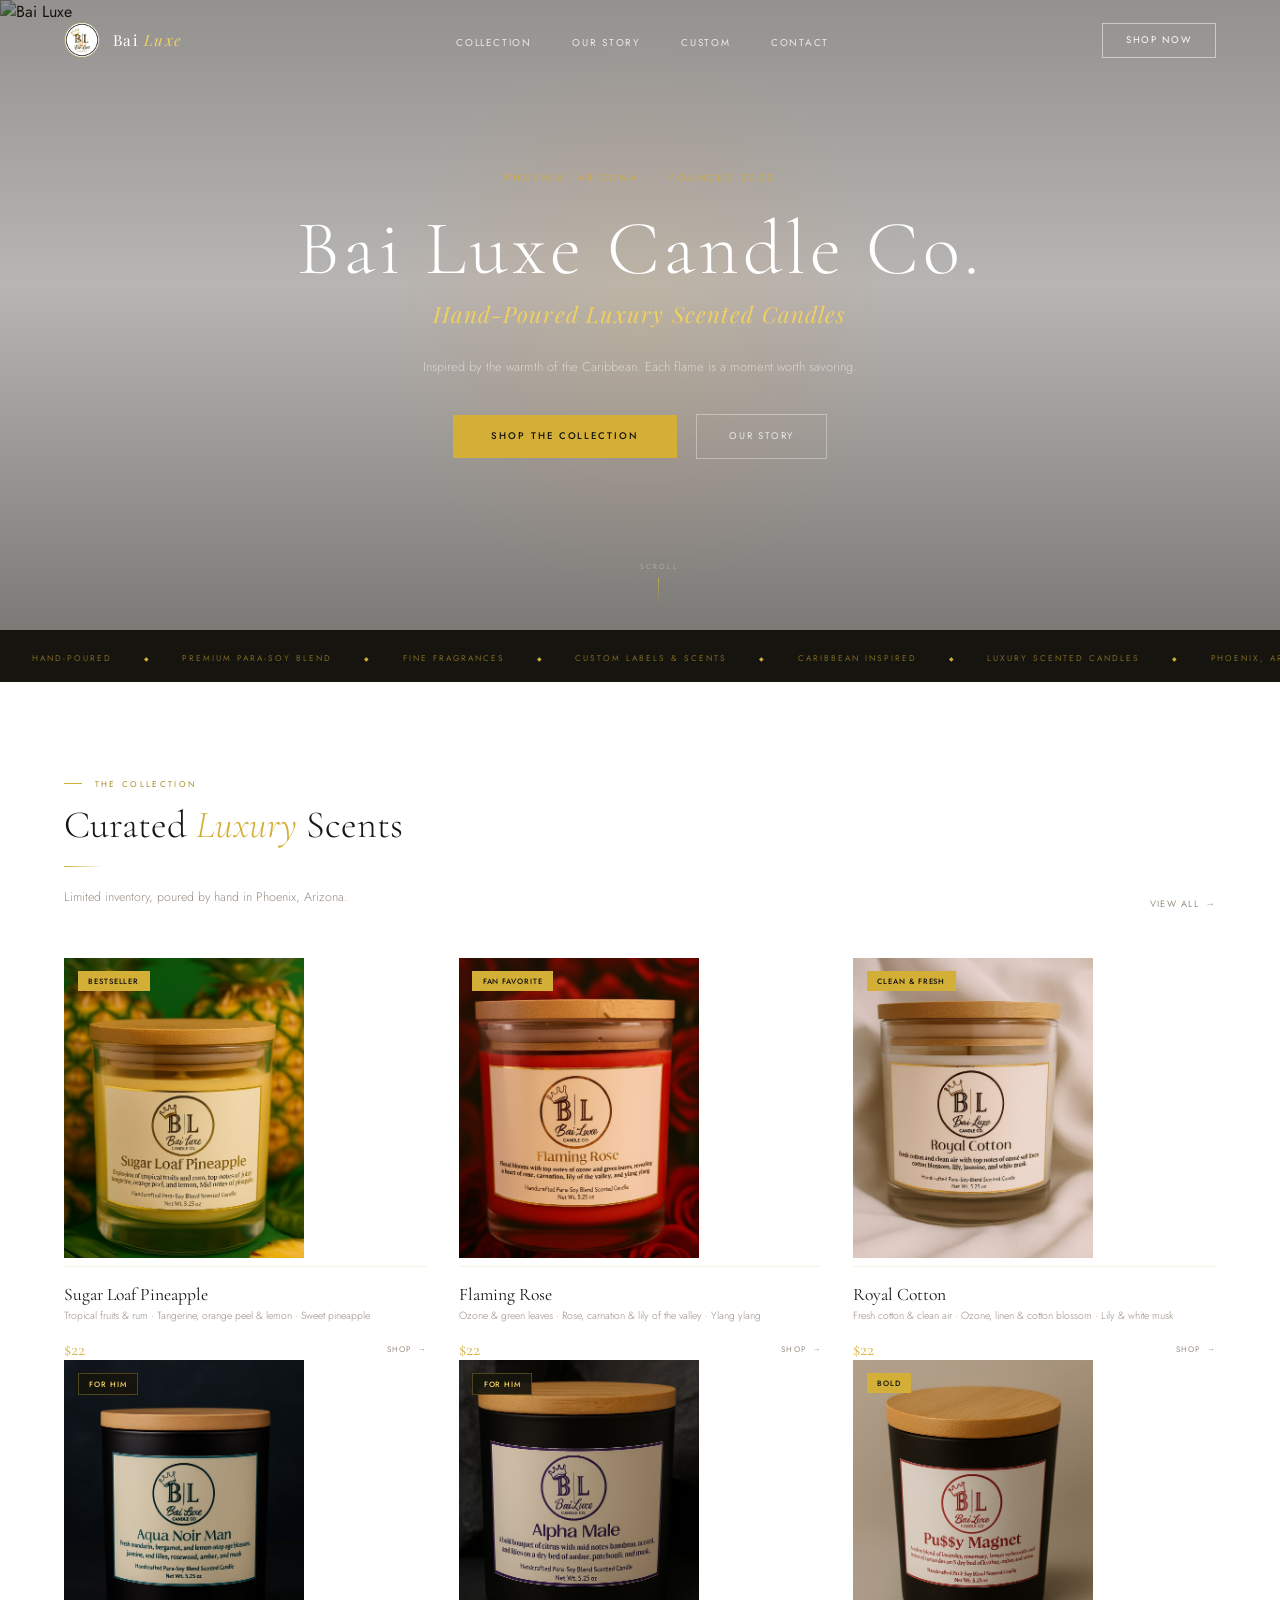
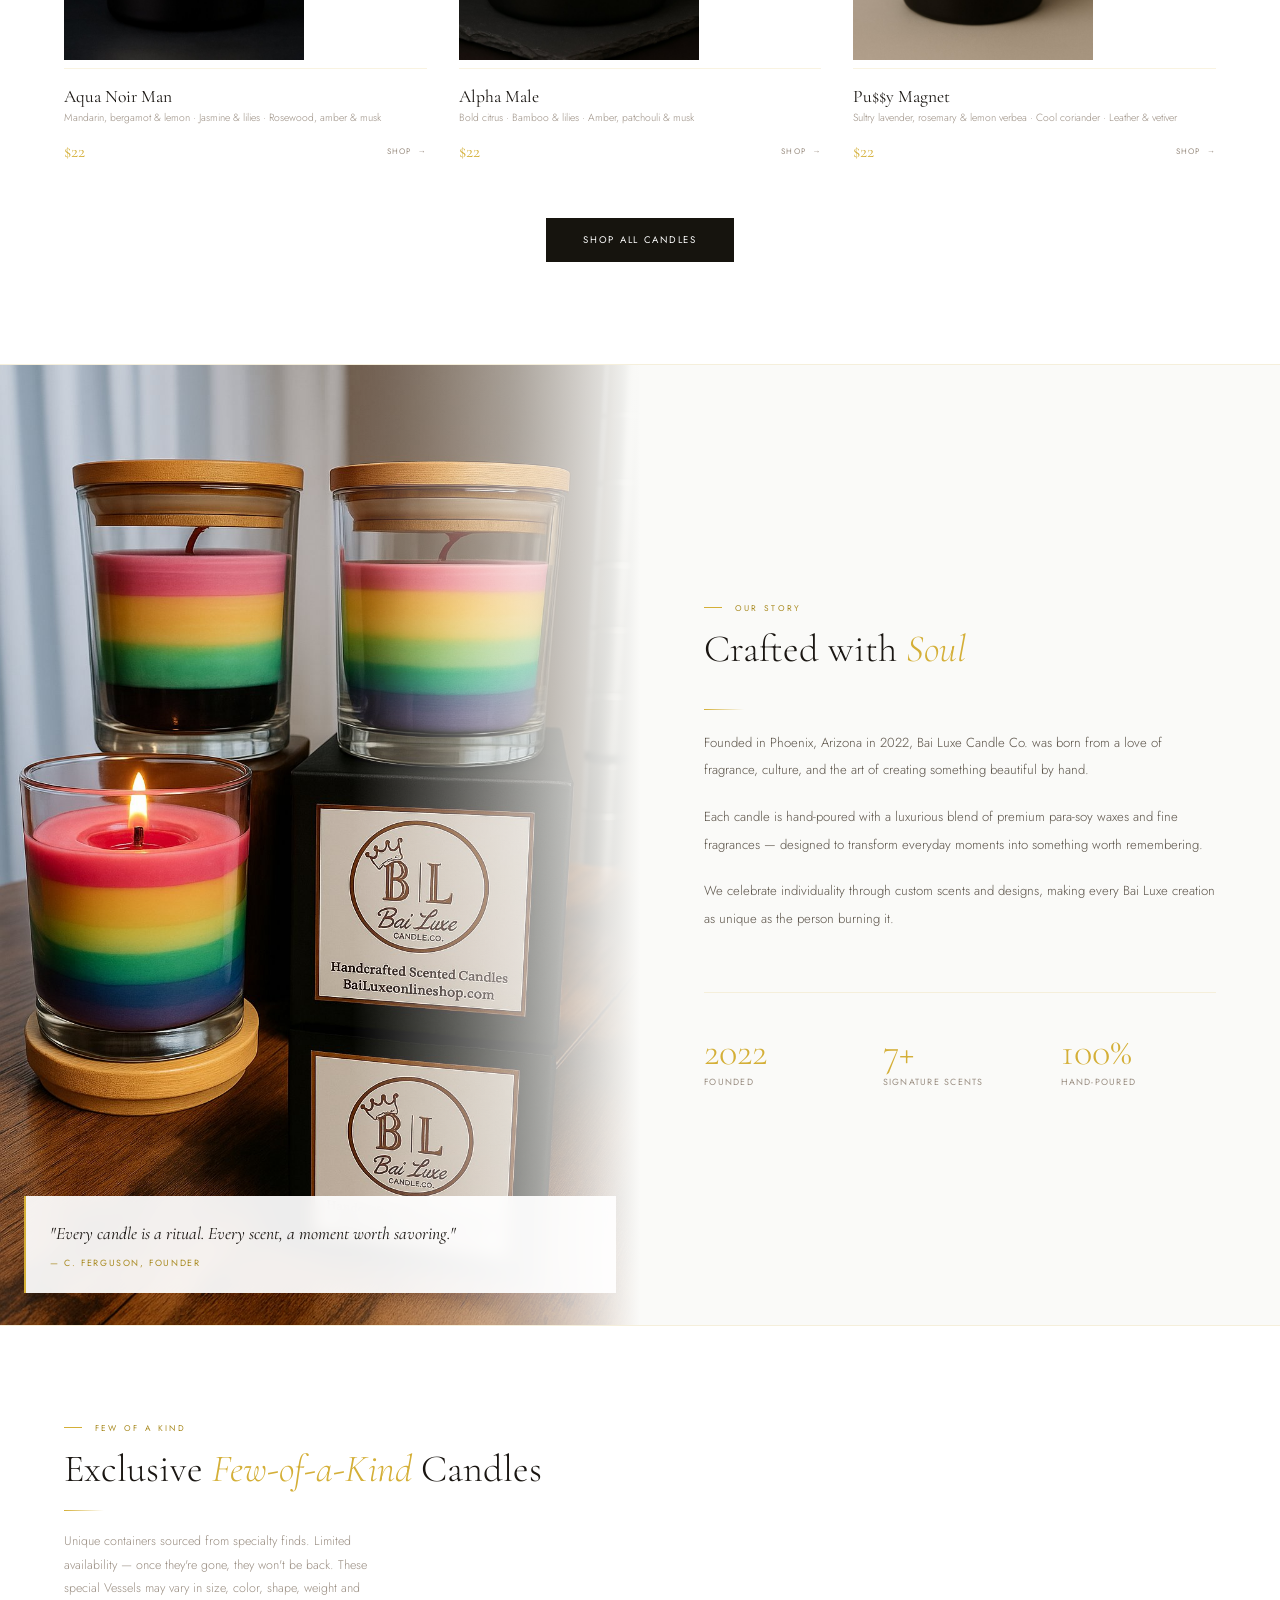
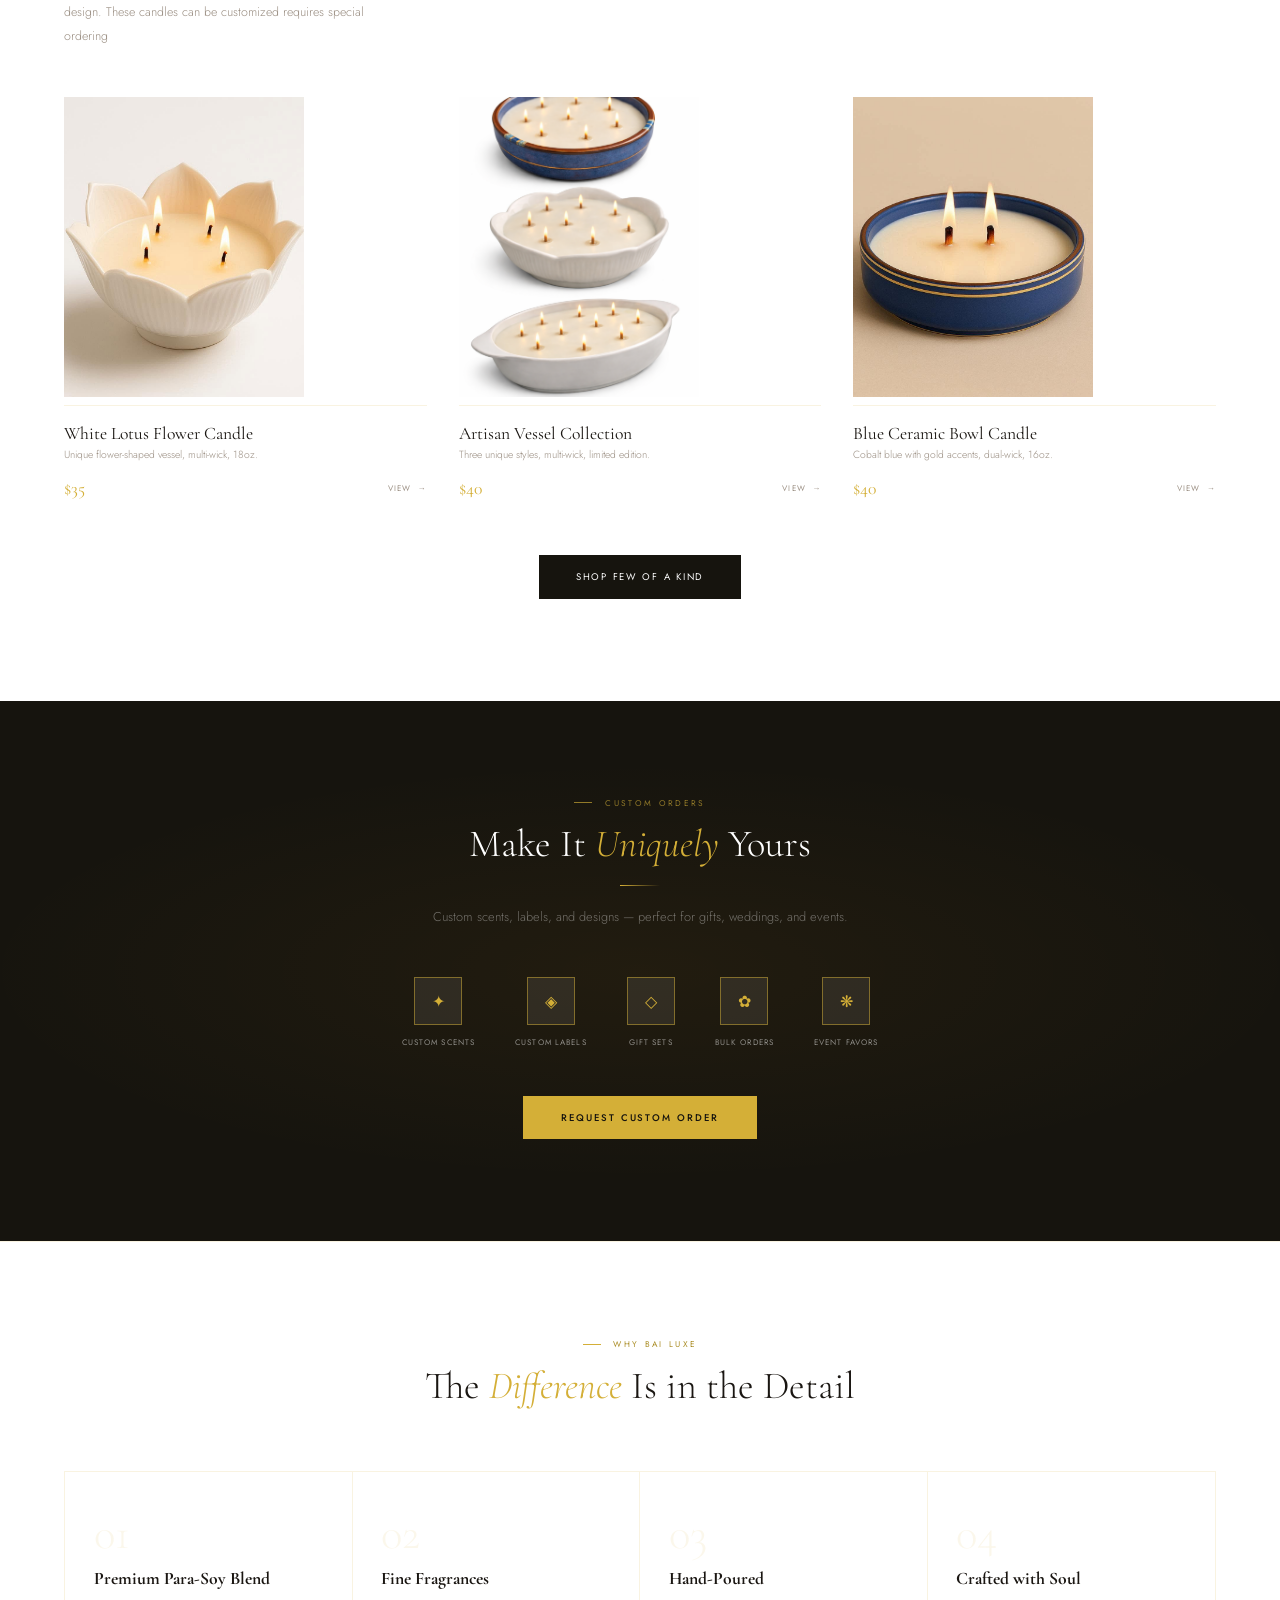
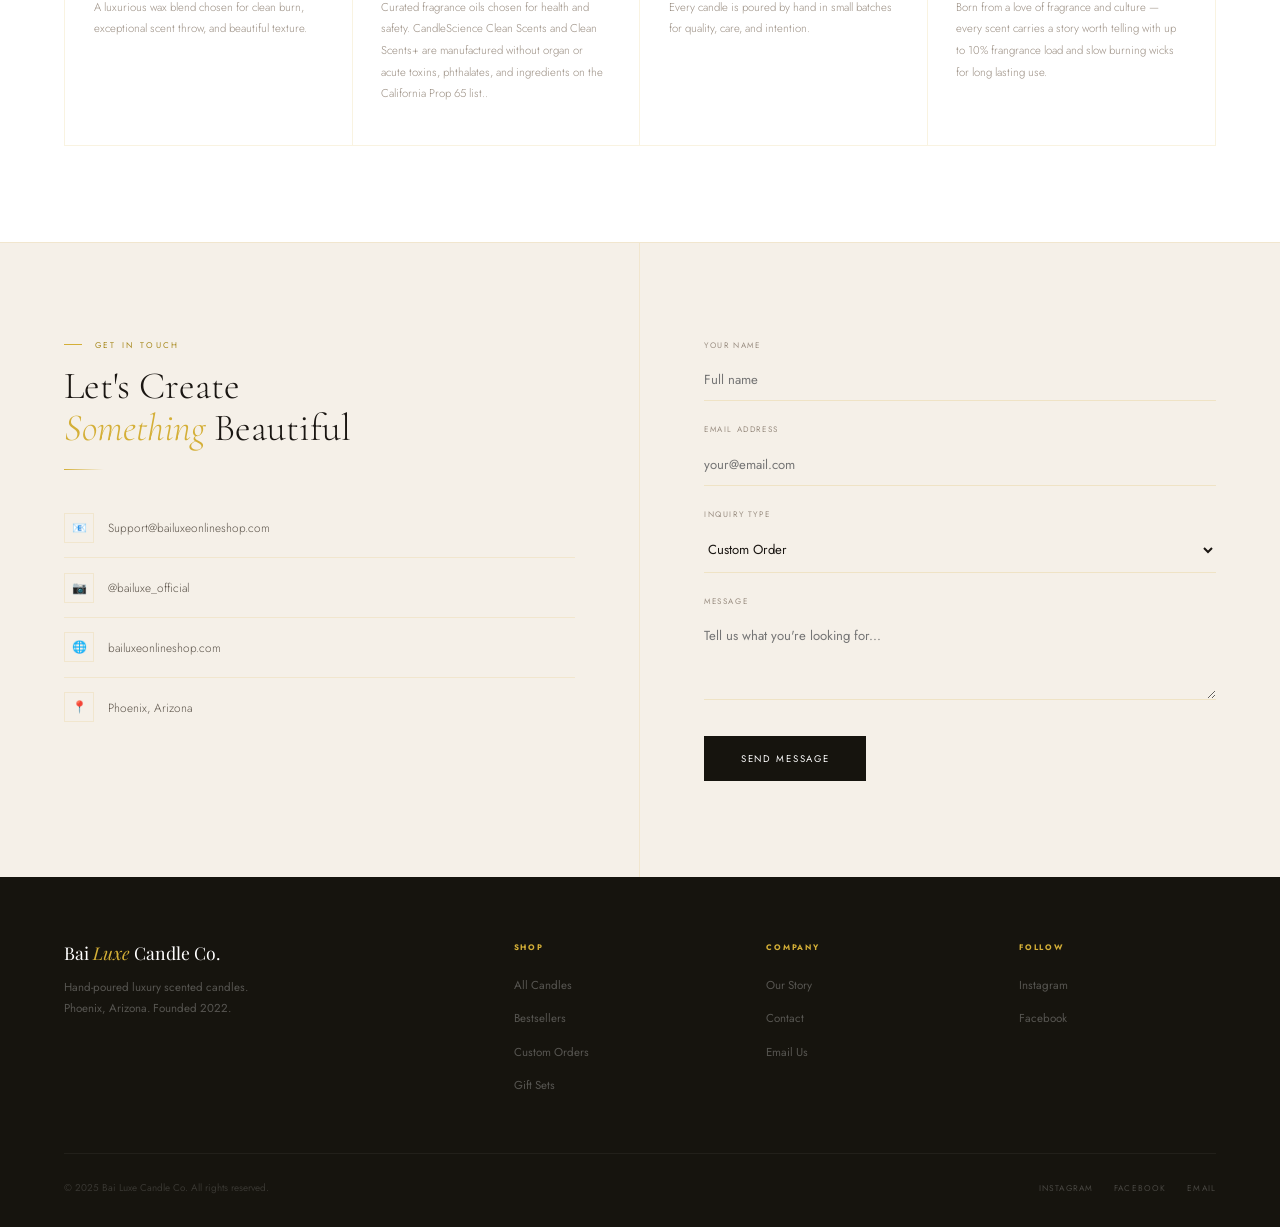
==== commit 7dcd5eda: "Enhance SEO and social media metadata in index.html Updated SEO meta tags and added Open Graph and T" ====
--- a/index.html
+++ b/index.html
@@ -3,7 +3,44 @@
 <head>
   <meta charset="UTF-8"/>
   <meta name="viewport" content="width=device-width, initial-scale=1.0"/>
-  <title>Bai Luxe Candle Co. — Hand-Poured Luxury Scented Candles</title>
+  
+  <!-- SEO Meta Tags -->
+  <title>Bai Luxe Candle Co. — Luxury Hand-Poured Candles Phoenix, Arizona</title>
+  <meta name="description" content="Hand-poured luxury scented candles in Phoenix, AZ. Caribbean-inspired fragrances, custom candles, and exclusive vintage vessel collections. Premium para-soy blend. Shop now."/>
+  <meta name="keywords" content="luxury candles Phoenix, hand-poured candles Arizona, custom candles Phoenix, scented candles, Caribbean candles, para-soy candles, vintage candle vessels, exclusive candles, candle gifts Phoenix"/>
+  <meta name="author" content="Bai Luxe Candle Co."/>
+  <meta name="robots" content="index, follow"/>
+  <link rel="canonical" href="https://bailuxeonlineshop.com/"/>
+  
+  <!-- Open Graph / Facebook -->
+  <meta property="og:type" content="website"/>
+  <meta property="og:url" content="https://bailuxeonlineshop.com/"/>
+  <meta property="og:title" content="Bai Luxe Candle Co. — Luxury Hand-Poured Candles"/>
+  <meta property="og:description" content="Hand-poured luxury scented candles inspired by the Caribbean. Custom scents, exclusive vintage vessels, premium para-soy blend. Phoenix, Arizona."/>
+  <meta property="og:image" content="https://bailuxeonlineshop.com/logo.png"/>
+  
+  <!-- Twitter Card -->
+  <meta name="twitter:card" content="summary_large_image"/>
+  <meta name="twitter:title" content="Bai Luxe Candle Co. — Luxury Hand-Poured Candles"/>
+  <meta name="twitter:description" content="Hand-poured luxury scented candles inspired by the Caribbean. Phoenix, Arizona."/>
+  
+  <!-- Favicon -->
+  <link rel="icon" type="image/png" href="logo.png"/>
+  
+  <!-- Schema Markup -->
+  <script type="application/ld+json">
+  {
+    "@context": "https://schema.org",
+    "@type": "LocalBusiness",
+    "name": "Bai Luxe Candle Co.",
+    "image": "https://bailuxeonlineshop.com/logo.png",
+    "email": "Support@bailuxeonlineshop.com",
+    "address": {"@type": "PostalAddress", "addressLocality": "Phoenix", "addressRegion": "AZ", "addressCountry": "US"},
+    "priceRange": "$22-$45",
+    "sameAs": ["https://www.instagram.com/bailuxe_official/", "https://www.facebook.com/profile.php?id=100084534348188"]
+  }
+  </script>
+  
   <link rel="preconnect" href="https://fonts.googleapis.com"/>
   <link rel="preconnect" href="https://fonts.gstatic.com" crossorigin/>
   <link href="https://fonts.googleapis.com/css2?family=Cormorant+Garamond:ital,wght@0,300;0,400;0,500;1,300;1,400&family=Playfair+Display:ital,wght@0,400;0,500;1,400&family=Jost:wght@300;400;500&display=swap" rel="stylesheet"/>
@@ -450,7 +487,7 @@
       </div>
       <div class="vgrid">
         <div class="vi reveal d1"><span class="vi-num">01</span><h3 class="vi-title">Premium Para-Soy Blend</h3><p class="vi-desc">A luxurious wax blend chosen for clean burn, exceptional scent throw, and beautiful texture.</p></div>
-        <div class="vi reveal d2"><span class="vi-num">02</span><h3 class="vi-title">Fine Fragrances</h3><p class="vi-desc">Curated fragrance oils chosen to for health and safety. CandleScience Clean Scents and Clean Scents+ are manufactured without organ or acute toxins, phthalates, and ingredients on the California Prop 65 list..</p></div>
+        <div class="vi reveal d2"><span class="vi-num">02</span><h3 class="vi-title">Fine Fragrances</h3><p class="vi-desc">Curated fragrance oils chosen for health and safety. CandleScience Clean Scents and Clean Scents+ are manufactured without organ or acute toxins, phthalates, and ingredients on the California Prop 65 list..</p></div>
         <div class="vi reveal d3"><span class="vi-num">03</span><h3 class="vi-title">Hand-Poured</h3><p class="vi-desc">Every candle is poured by hand in small batches for quality, care, and intention.</p></div>
         <div class="vi reveal d4"><span class="vi-num">04</span><h3 class="vi-title">Crafted with Soul</h3><p class="vi-desc">Born from a love of fragrance and culture — every scent carries a story worth telling with up to 10% frangrance load and slow burning wicks for long lasting use.</p></div>
       </div>
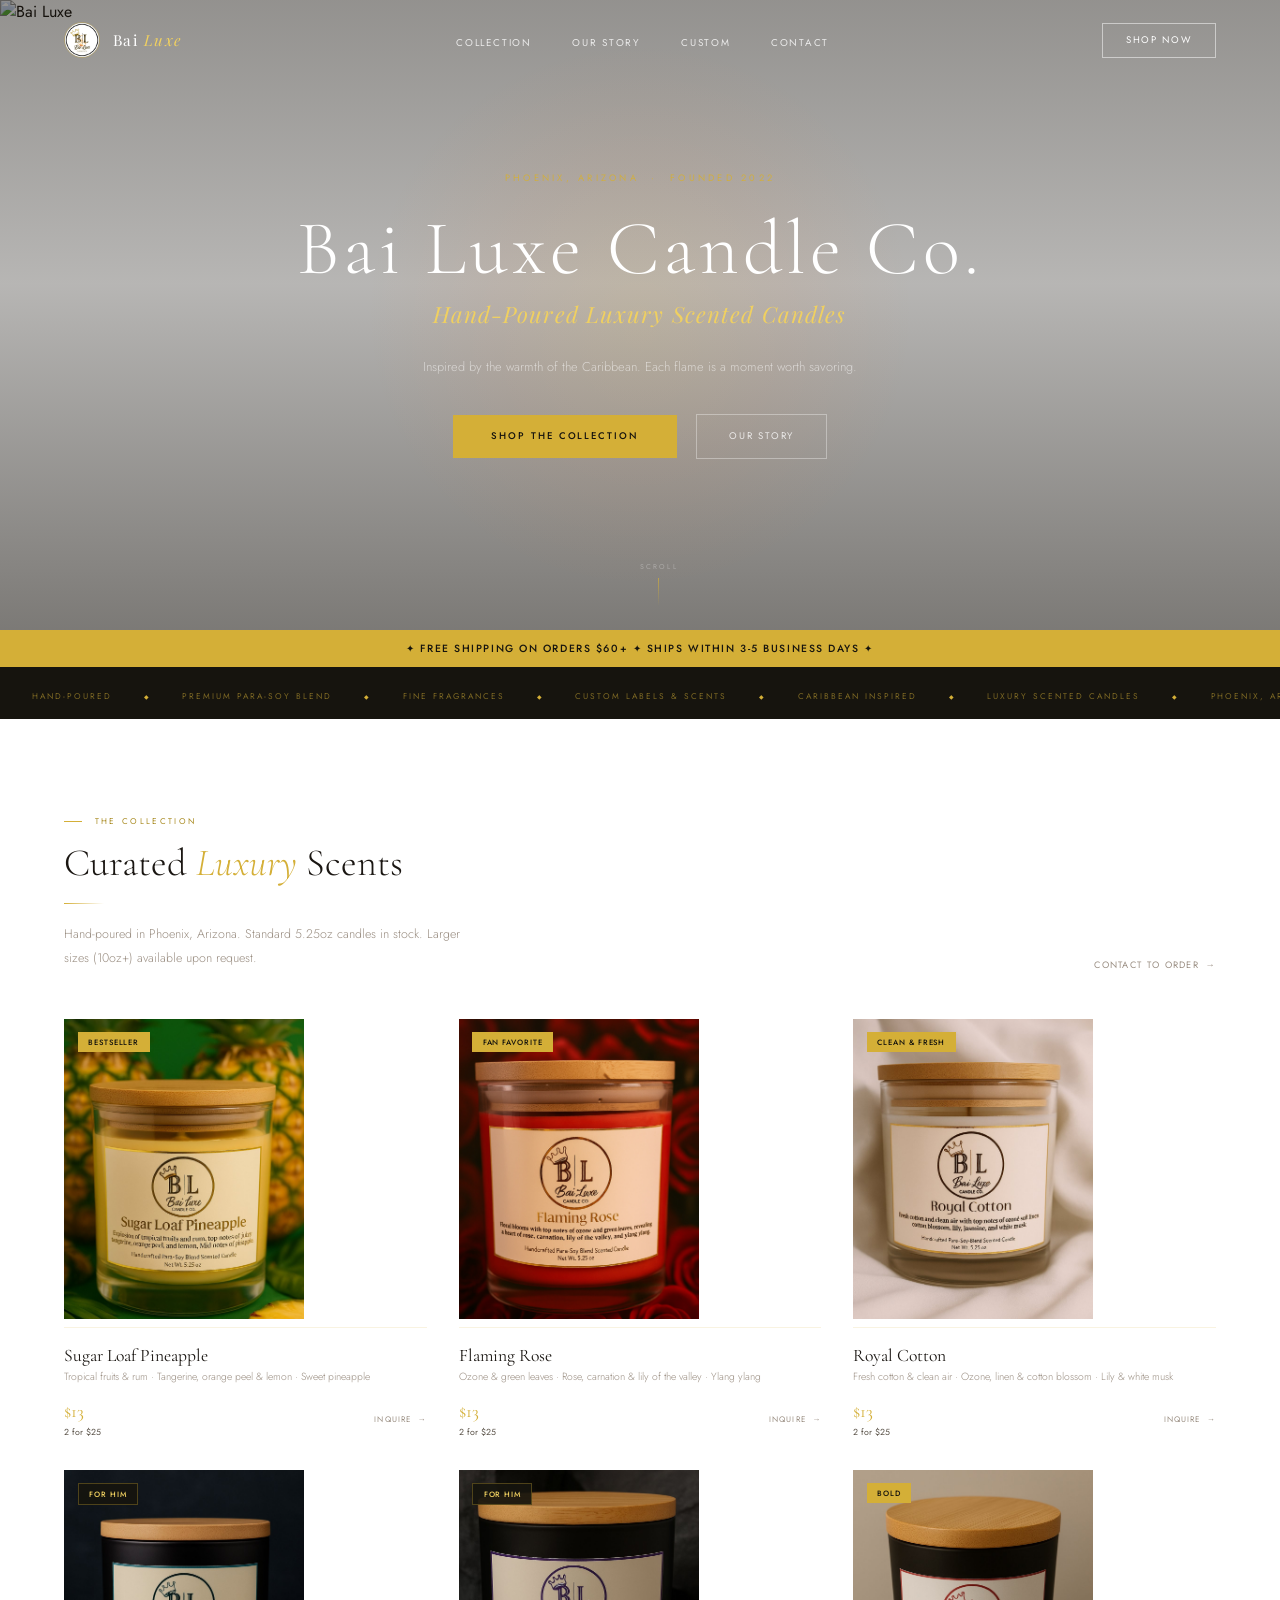
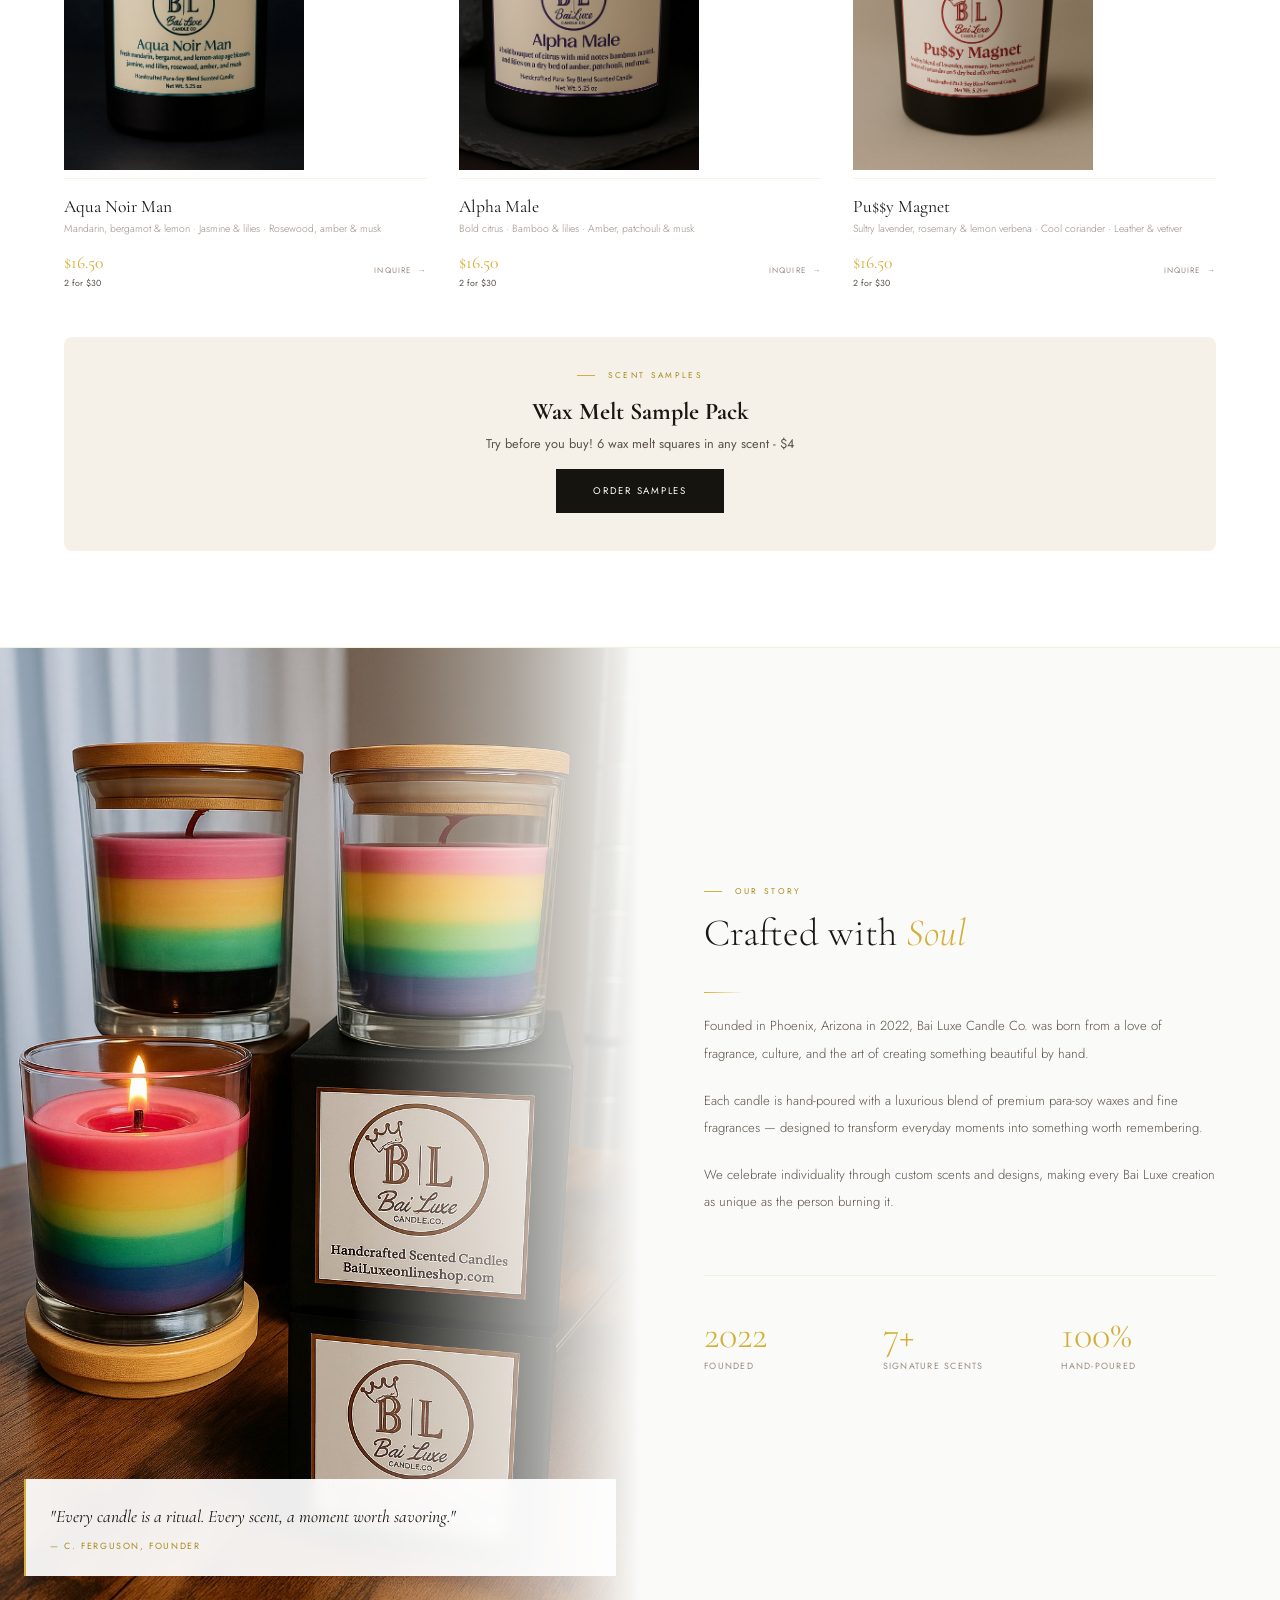
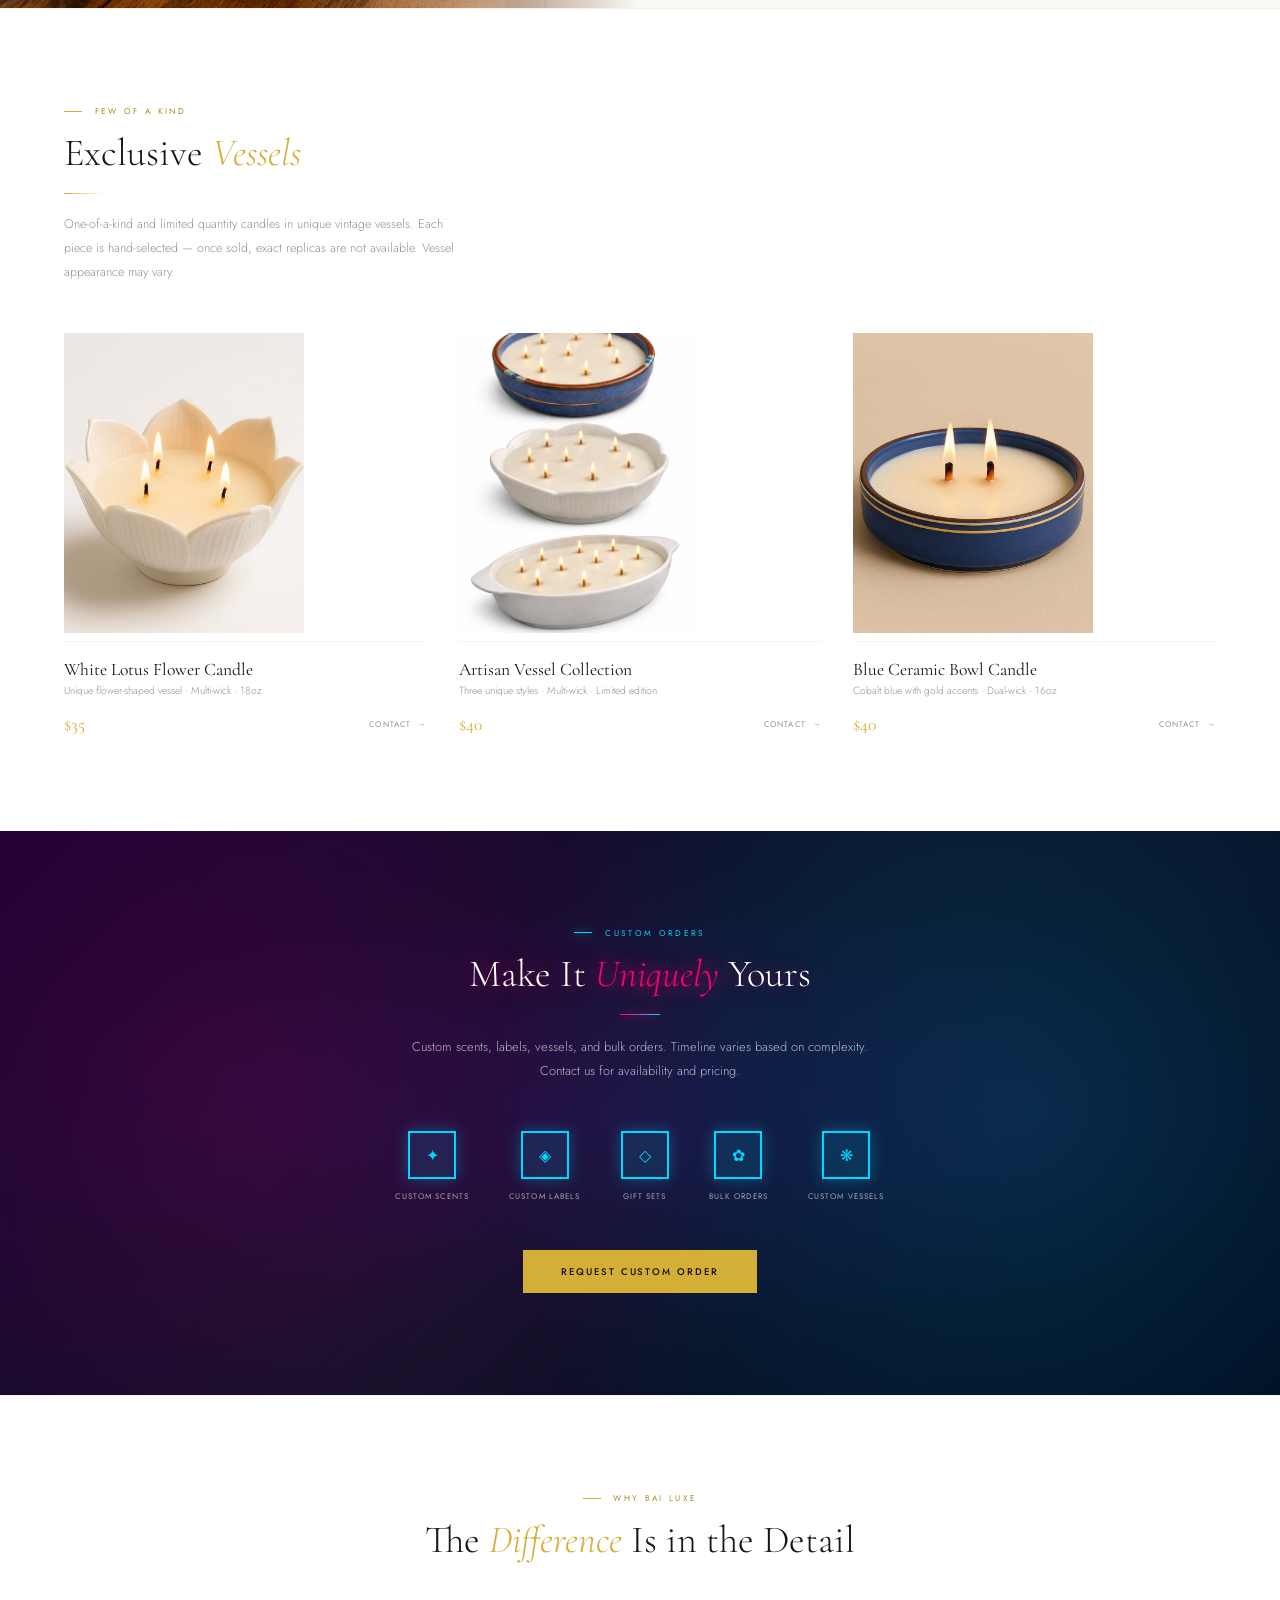
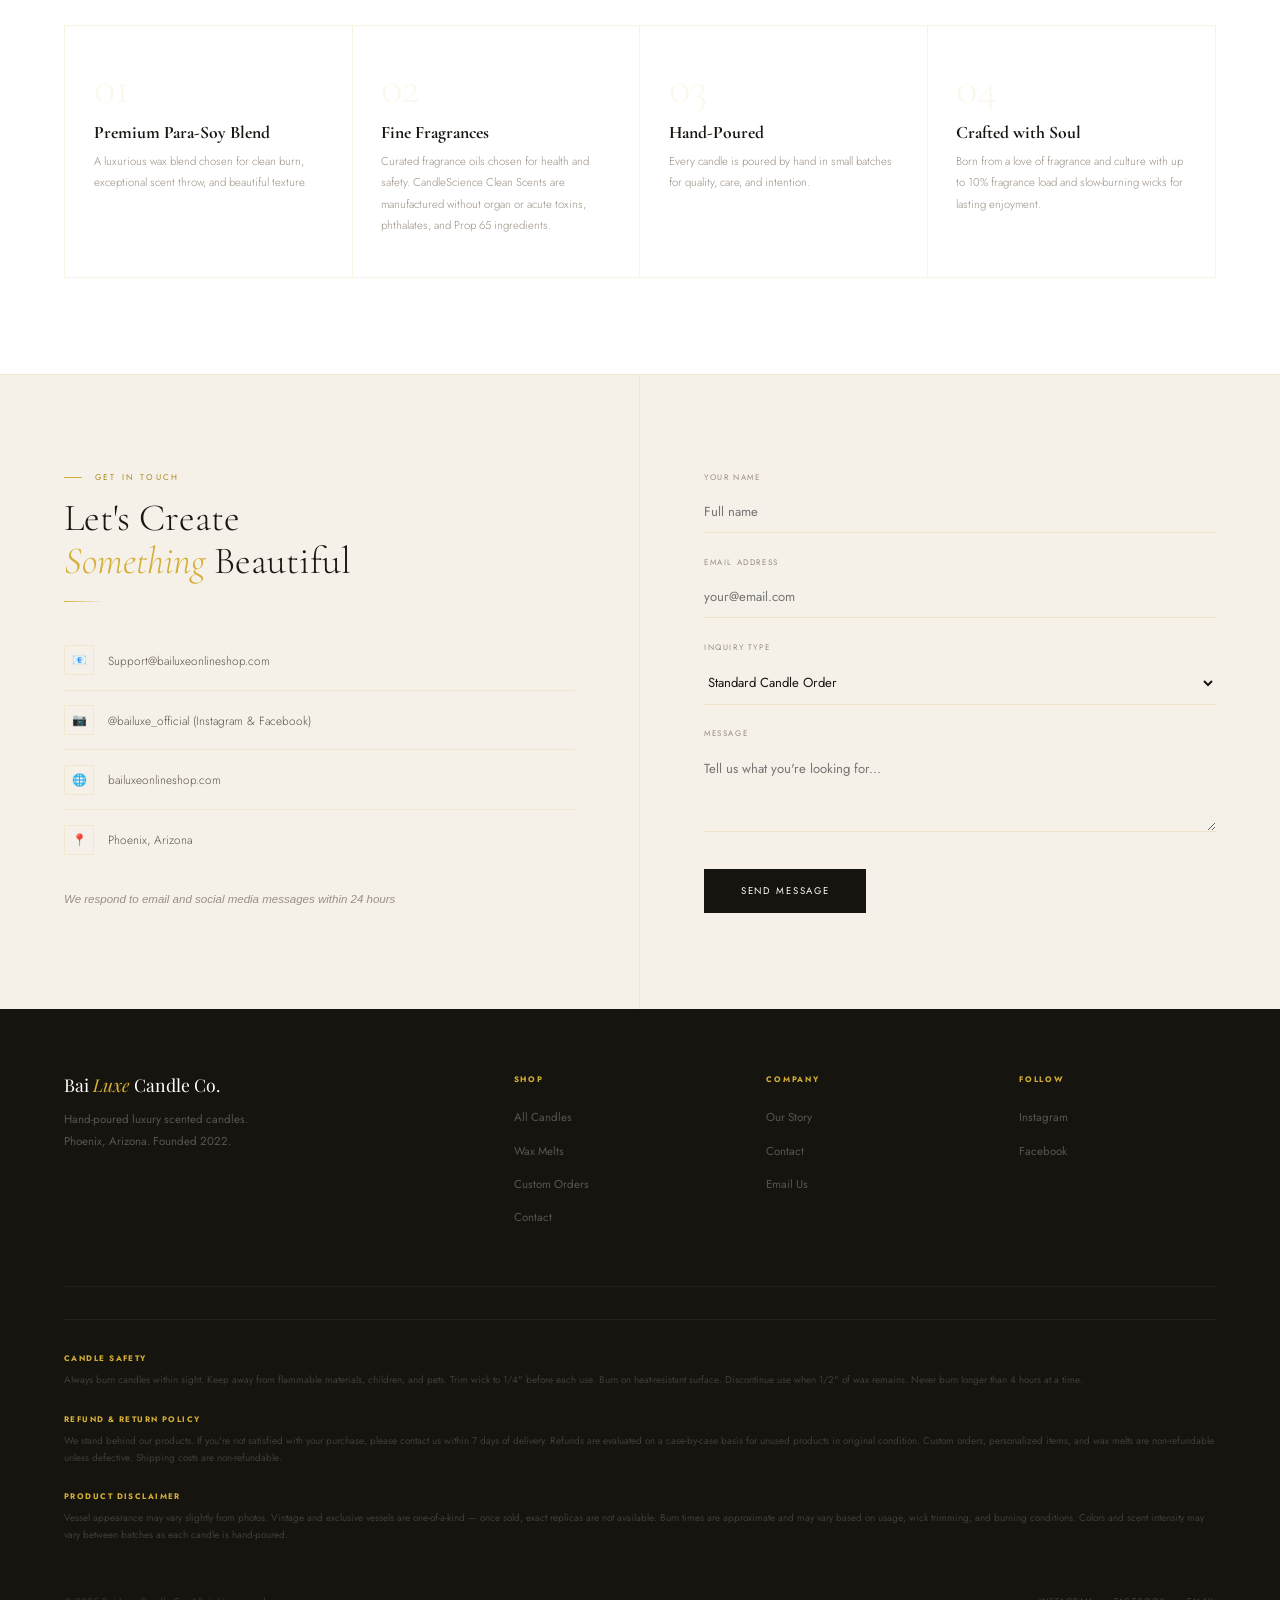
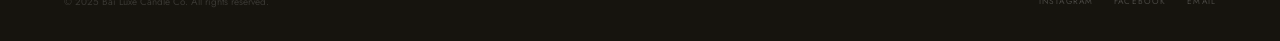
==== commit 6029e7f2: "Update print statement from 'Hello' to 'Goodbye'" ====
--- a/index.html
+++ b/index.html
@@ -6,8 +6,8 @@
   
   <!-- SEO Meta Tags -->
   <title>Bai Luxe Candle Co. — Luxury Hand-Poured Candles Phoenix, Arizona</title>
-  <meta name="description" content="Hand-poured luxury scented candles in Phoenix, AZ. Caribbean-inspired fragrances, custom candles, and exclusive vintage vessel collections. Premium para-soy blend. Shop now."/>
-  <meta name="keywords" content="luxury candles Phoenix, hand-poured candles Arizona, custom candles Phoenix, scented candles, Caribbean candles, para-soy candles, vintage candle vessels, exclusive candles, candle gifts Phoenix"/>
+  <meta name="description" content="Hand-poured luxury scented candles in Phoenix, AZ. Caribbean-inspired fragrances, custom candles, and exclusive vintage vessel collections. Premium para-soy blend. Free shipping on orders $60+"/>
+  <meta name="keywords" content="luxury candles Phoenix, hand-poured candles Arizona, custom candles Phoenix, scented candles, Caribbean candles, para-soy candles, vintage candle vessels, exclusive candles, candle gifts Phoenix, wax melts"/>
   <meta name="author" content="Bai Luxe Candle Co."/>
   <meta name="robots" content="index, follow"/>
   <link rel="canonical" href="https://bailuxeonlineshop.com/"/>
@@ -16,7 +16,7 @@
   <meta property="og:type" content="website"/>
   <meta property="og:url" content="https://bailuxeonlineshop.com/"/>
   <meta property="og:title" content="Bai Luxe Candle Co. — Luxury Hand-Poured Candles"/>
-  <meta property="og:description" content="Hand-poured luxury scented candles inspired by the Caribbean. Custom scents, exclusive vintage vessels, premium para-soy blend. Phoenix, Arizona."/>
+  <meta property="og:description" content="Hand-poured luxury scented candles inspired by the Caribbean. Custom scents, exclusive vintage vessels, premium para-soy blend. Phoenix, Arizona. Free shipping $60+"/>
   <meta property="og:image" content="https://bailuxeonlineshop.com/logo.png"/>
   
   <!-- Twitter Card -->
@@ -36,7 +36,7 @@
     "image": "https://bailuxeonlineshop.com/logo.png",
     "email": "Support@bailuxeonlineshop.com",
     "address": {"@type": "PostalAddress", "addressLocality": "Phoenix", "addressRegion": "AZ", "addressCountry": "US"},
-    "priceRange": "$22-$45",
+    "priceRange": "$4-$40",
     "sameAs": ["https://www.instagram.com/bailuxe_official/", "https://www.facebook.com/profile.php?id=100084534348188"]
   }
   </script>
@@ -57,6 +57,9 @@
       --text-mid: #5A5248;
       --text-light: #9A8E82;
       --border: rgba(212,175,55,0.15);
+      --neon-pink: #FF006E;
+      --electric-blue: #00D9FF;
+      --deep-purple: #6B0CFF;
     }
     *, *::before, *::after { box-sizing: border-box; margin: 0; padding: 0; }
     html { scroll-behavior: smooth; }
@@ -147,10 +150,12 @@
     .btn-link:hover { color: var(--gold); }
     .btn-link:hover::after { transform: translateX(4px); }
 
+    .shipping-notice { background: var(--gold); color: var(--charcoal); padding: .7rem 2rem; text-align: center; font-size: .65rem; letter-spacing: .15em; text-transform: uppercase; font-weight: 500; }
+
     /* COLLECTION */
     .collection { padding: 6rem 0; }
     .col-head { display: flex; align-items: flex-end; justify-content: space-between; margin-bottom: 3rem; flex-wrap: wrap; gap: 1.5rem; }
-    .col-sub { font-size: .78rem; line-height: 1.9; color: var(--text-light); font-weight: 300; max-width: 320px; }
+    .col-sub { font-size: .78rem; line-height: 1.9; color: var(--text-light); font-weight: 300; max-width: 400px; }
     .g3 { display: grid; grid-template-columns: repeat(3,1fr); gap: 2rem; }
     .g2 { display: grid; grid-template-columns: repeat(2,1fr); gap: 2rem; margin-top: 2rem; }
 
@@ -173,6 +178,7 @@
     .pc-notes { font-size: .65rem; color: var(--text-light); line-height: 1.6; margin-bottom: .85rem; font-weight: 300; }
     .pc-foot { display: flex; justify-content: space-between; align-items: center; }
     .pc-price { font-family: 'Cormorant Garamond', serif; font-size: 1.1rem; color: var(--gold); font-weight: 400; }
+    .pc-deal { font-size: .55rem; color: var(--text-mid); margin-top: .2rem; }
     .pca { font-family: 'Jost', sans-serif; font-size: .5rem; letter-spacing: .14em; text-transform: uppercase; color: var(--text-light); display: flex; align-items: center; gap: .4rem; transition: color .3s; }
     .pca::after { content: '→'; transition: transform .3s; }
     .pc:hover .pca { color: var(--gold); }
@@ -203,20 +209,65 @@
     .sn { font-family: 'Cormorant Garamond', serif; font-size: 2.4rem; color: var(--gold); display: block; font-weight: 300; line-height: 1; }
     .sl { font-family: 'Jost', sans-serif; font-size: .56rem; letter-spacing: .14em; text-transform: uppercase; color: var(--text-light); margin-top: .25rem; display: block; }
 
-    /* CUSTOM */
-.custom-section { background: var(--charcoal); text-align: center; position: relative; overflow: hidden; }
-.custom-section::after { content: ''; position: absolute; inset: 0; background: radial-gradient(ellipse 80% 60% at 50% 50%, rgba(255,175,40,.05) 0%, transparent 65%); pointer-events: none; z-index: 1; }
-.custom-inner { position: relative; z-index: 5; padding: 6rem 4rem; max-width: 860px; margin: 0 auto; }
-.custom-section .sec-label { color: rgba(212,175,55,.65); justify-content: center; }
-.custom-section .sec-label::before { background: rgba(212,175,55,.65); }
-.custom-section .sec-title { color: var(--white); }
-.custom-section .rule { margin: 1.2rem auto; }
-.custom-sub { font-size: .8rem; line-height: 1.9; color: rgba(255,255,255,.38); max-width: 460px; margin: 0 auto 3rem; font-weight: 300; }
-.custom-icons { display: flex; justify-content: center; gap: 2.5rem; margin-bottom: 3rem; flex-wrap: wrap; }
-.ci { display: flex; flex-direction: column; align-items: center; gap: .7rem; }
-.ci-icon { width: 48px; height: 48px; border: 1px solid rgba(212,175,55,.5); background: rgba(255,255,255,.08); display: flex; align-items: center; justify-content: center; font-size: 1rem; color: var(--gold); transition: all .4s; }
-.ci:hover .ci-icon { border-color: var(--gold); background: var(--gold); color: var(--charcoal); }
-.ci-lbl { font-family: 'Jost', sans-serif; font-size: .5rem; letter-spacing: .14em; text-transform: uppercase; color: rgba(255,255,255,.5); }
+    /* NEON CUSTOM SECTION */
+    .custom-section { 
+      background: linear-gradient(135deg, #1a0033 0%, #0a1128 50%, #000a1f 100%); 
+      text-align: center; 
+      position: relative; 
+      overflow: hidden; 
+    }
+    .custom-section::before {
+      content: '';
+      position: absolute;
+      top: 0;
+      left: 0;
+      right: 0;
+      bottom: 0;
+      background: 
+        radial-gradient(circle at 20% 50%, rgba(255, 0, 110, 0.15) 0%, transparent 50%),
+        radial-gradient(circle at 80% 50%, rgba(0, 217, 255, 0.15) 0%, transparent 50%);
+      pointer-events: none;
+      z-index: 1;
+    }
+    .custom-section::after { 
+      content: ''; 
+      position: absolute; 
+      inset: 0; 
+      background: radial-gradient(ellipse 80% 60% at 50% 50%, rgba(107, 12, 255, 0.1) 0%, transparent 65%); 
+      pointer-events: none; 
+      z-index: 2; 
+    }
+    .custom-inner { position: relative; z-index: 5; padding: 6rem 4rem; max-width: 860px; margin: 0 auto; }
+    .custom-section .sec-label { color: var(--electric-blue); justify-content: center; }
+    .custom-section .sec-label::before { background: var(--electric-blue); box-shadow: 0 0 10px var(--electric-blue); }
+    .custom-section .sec-title { color: var(--white); text-shadow: 0 0 20px rgba(255, 0, 110, 0.5); }
+    .custom-section .sec-title em { color: var(--neon-pink); text-shadow: 0 0 20px var(--neon-pink); }
+    .custom-section .rule { margin: 1.2rem auto; background: linear-gradient(90deg, var(--neon-pink), var(--electric-blue)); box-shadow: 0 0 10px var(--neon-pink); }
+    .custom-sub { font-size: .8rem; line-height: 1.9; color: rgba(255,255,255,.7); max-width: 460px; margin: 0 auto 3rem; font-weight: 300; }
+    .custom-icons { display: flex; justify-content: center; gap: 2.5rem; margin-bottom: 3rem; flex-wrap: wrap; }
+    .ci { display: flex; flex-direction: column; align-items: center; gap: .7rem; }
+    .ci-icon { 
+      width: 48px; 
+      height: 48px; 
+      border: 2px solid var(--electric-blue); 
+      background: rgba(0, 217, 255, 0.1); 
+      display: flex; 
+      align-items: center; 
+      justify-content: center; 
+      font-size: 1rem; 
+      color: var(--electric-blue); 
+      transition: all .4s; 
+      box-shadow: 0 0 15px rgba(0, 217, 255, 0.3);
+    }
+    .ci:hover .ci-icon { 
+      border-color: var(--neon-pink); 
+      background: rgba(255, 0, 110, 0.2); 
+      color: var(--neon-pink); 
+      box-shadow: 0 0 25px var(--neon-pink), 0 0 50px rgba(255, 0, 110, 0.5);
+      transform: translateY(-5px);
+    }
+    .ci-lbl { font-family: 'Jost', sans-serif; font-size: .5rem; letter-spacing: .14em; text-transform: uppercase; color: rgba(255,255,255,.6); transition: color .3s; }
+    .ci:hover .ci-lbl { color: var(--neon-pink); }
 
     /* VALUES */
     .values-wrap { background: var(--white); border-top: 1px solid var(--border); }
@@ -260,11 +311,16 @@
     .fc li { margin-bottom: .65rem; }
     .fc a { font-size: .72rem; color: rgba(255,255,255,.28); text-decoration: none; transition: color .3s; }
     .fc a:hover { color: var(--gold-light); }
-    .fbot { display: flex; justify-content: space-between; align-items: center; padding-top: 1.6rem; max-width: 1280px; margin: 0 auto; }
+    .fbot { display: flex; justify-content: space-between; align-items: center; padding-top: 1.6rem; max-width: 1280px; margin: 0 auto; flex-wrap: wrap; gap: 1.5rem; }
     .fcopy { font-size: .62rem; color: rgba(255,255,255,.15); }
     .fsoc { display: flex; gap: 1.3rem; }
     .fsoc a { font-family: 'Jost', sans-serif; font-size: .52rem; letter-spacing: .14em; text-transform: uppercase; color: rgba(255,255,255,.22); text-decoration: none; transition: color .3s; }
     .fsoc a:hover { color: var(--gold); }
+
+    .disclaimers { margin-top: 2rem; padding-top: 2rem; border-top: 1px solid rgba(255,255,255,.05); max-width: 1280px; margin-left: auto; margin-right: auto; }
+    .disclaimer-section { margin-bottom: 1.5rem; }
+    .disclaimer-section h5 { font-family: 'Jost', sans-serif; font-size: .5rem; letter-spacing: .18em; text-transform: uppercase; color: var(--gold); margin-bottom: .5rem; }
+    .disclaimer-section p { font-size: .62rem; color: rgba(255,255,255,.18); line-height: 1.7; }
 
     @keyframes fadeUp { from{opacity:0;transform:translateY(22px)} to{opacity:1;transform:translateY(0)} }
     .reveal { opacity: 0; transform: translateY(28px); transition: opacity .85s ease, transform .85s ease; }
@@ -281,6 +337,7 @@
       .story-body { padding: 3rem 1.5rem; }
       .contact { grid-template-columns: 1fr; }
       .cl, .cr { padding: 3rem 1.5rem; }
+      .cl { border-right: none; border-bottom: 1px solid var(--border); }
       .fgrid { grid-template-columns: 1fr 1fr; gap: 2rem; }
       .values-inner, .custom-inner { padding: 4rem 1.5rem; }
     }
@@ -328,6 +385,10 @@
     </div>
   </section>
 
+  <div class="shipping-notice">
+    ✦ Free Shipping on Orders $60+ ✦ Ships within 3-5 Business Days ✦
+  </div>
+
   <div class="marquee">
     <div class="mtrack">
       <span>Hand-Poured</span><span class="gem">◆</span><span>Premium Para-Soy Blend</span><span class="gem">◆</span><span>Fine Fragrances</span><span class="gem">◆</span><span>Custom Labels & Scents</span><span class="gem">◆</span><span>Caribbean Inspired</span><span class="gem">◆</span><span>Luxury Scented Candles</span><span class="gem">◆</span><span>Phoenix, Arizona</span><span class="gem">◆</span><span>Hand-Poured</span><span class="gem">◆</span><span>Premium Para-Soy Blend</span><span class="gem">◆</span><span>Fine Fragrances</span><span class="gem">◆</span><span>Custom Labels & Scents</span><span class="gem">◆</span><span>Caribbean Inspired</span><span class="gem">◆</span><span>Luxury Scented Candles</span><span class="gem">◆</span><span>Phoenix, Arizona</span><span class="gem">◆</span>
@@ -342,40 +403,113 @@
             <div class="sec-label">The Collection</div>
             <h2 class="sec-title">Curated <em>Luxury</em> Scents</h2>
             <div class="rule"></div>
-            <p class="col-sub">Limited inventory, poured by hand in Phoenix, Arizona.</p>
+            <p class="col-sub">Hand-poured in Phoenix, Arizona. Standard 5.25oz candles in stock. Larger sizes (10oz+) available upon request.</p>
           </div>
-          <a href="https://www.etsy.com" target="_blank" class="btn-link">View All</a>
+          <a href="#contact" class="btn-link">Contact to Order</a>
         </div>
+        
+        <!-- WOMEN'S SCENTS -->
         <div class="g3">
-          <a href="https://www.etsy.com" target="_blank" class="pc reveal d1">
+          <a href="#contact" class="pc reveal d1">
             <div class="pci"><div class="pcb"></div><img src="sugar_loaf.png" alt="Sugar Loaf Pineapple"/><span class="pc-tag">Bestseller</span></div>
-            <div class="pc-info"><h3 class="pc-name">Sugar Loaf Pineapple</h3><p class="pc-notes">Tropical fruits & rum · Tangerine, orange peel & lemon · Sweet pineapple</p><div class="pc-foot"><span class="pc-price">$22</span><span class="pca">Shop</span></div></div>
+            <div class="pc-info">
+              <h3 class="pc-name">Sugar Loaf Pineapple</h3>
+              <p class="pc-notes">Tropical fruits & rum · Tangerine, orange peel & lemon · Sweet pineapple</p>
+              <div class="pc-foot">
+                <div>
+                  <span class="pc-price">$13</span>
+                  <p class="pc-deal">2 for $25</p>
+                </div>
+                <span class="pca">Inquire</span>
+              </div>
+            </div>
           </a>
-          <a href="https://www.etsy.com" target="_blank" class="pc reveal d2">
+          
+          <a href="#contact" class="pc reveal d2">
             <div class="pci"><div class="pcb"></div><img src="flaming_rose.jpg" alt="Flaming Rose"/><span class="pc-tag">Fan Favorite</span></div>
-            <div class="pc-info"><h3 class="pc-name">Flaming Rose</h3><p class="pc-notes">Ozone & green leaves · Rose, carnation & lily of the valley · Ylang ylang</p><div class="pc-foot"><span class="pc-price">$22</span><span class="pca">Shop</span></div></div>
+            <div class="pc-info">
+              <h3 class="pc-name">Flaming Rose</h3>
+              <p class="pc-notes">Ozone & green leaves · Rose, carnation & lily of the valley · Ylang ylang</p>
+              <div class="pc-foot">
+                <div>
+                  <span class="pc-price">$13</span>
+                  <p class="pc-deal">2 for $25</p>
+                </div>
+                <span class="pca">Inquire</span>
+              </div>
+            </div>
           </a>
-          <a href="https://www.etsy.com" target="_blank" class="pc reveal d3">
+          
+          <a href="#contact" class="pc reveal d3">
             <div class="pci"><div class="pcb"></div><img src="royal_cotton.png" alt="Royal Cotton"/><span class="pc-tag">Clean & Fresh</span></div>
-            <div class="pc-info"><h3 class="pc-name">Royal Cotton</h3><p class="pc-notes">Fresh cotton & clean air · Ozone, linen & cotton blossom · Lily & white musk</p><div class="pc-foot"><span class="pc-price">$22</span><span class="pca">Shop</span></div></div>
+            <div class="pc-info">
+              <h3 class="pc-name">Royal Cotton</h3>
+              <p class="pc-notes">Fresh cotton & clean air · Ozone, linen & cotton blossom · Lily & white musk</p>
+              <div class="pc-foot">
+                <div>
+                  <span class="pc-price">$13</span>
+                  <p class="pc-deal">2 for $25</p>
+                </div>
+                <span class="pca">Inquire</span>
+              </div>
+            </div>
           </a>
         </div>
-        <div class="g3">
-          <a href="https://www.etsy.com" target="_blank" class="pc reveal d1">
+        
+        <!-- MEN'S SCENTS -->
+        <div class="g3" style="margin-top: 2rem;">
+          <a href="#contact" class="pc reveal d1">
             <div class="pci"><div class="pcb"></div><img src="aqua_noir.png" alt="Aqua Noir Man"/><span class="pc-tag dk">For Him</span></div>
-            <div class="pc-info"><h3 class="pc-name">Aqua Noir Man</h3><p class="pc-notes">Mandarin, bergamot & lemon · Jasmine & lilies · Rosewood, amber & musk</p><div class="pc-foot"><span class="pc-price">$22</span><span class="pca">Shop</span></div></div>
+            <div class="pc-info">
+              <h3 class="pc-name">Aqua Noir Man</h3>
+              <p class="pc-notes">Mandarin, bergamot & lemon · Jasmine & lilies · Rosewood, amber & musk</p>
+              <div class="pc-foot">
+                <div>
+                  <span class="pc-price">$16.50</span>
+                  <p class="pc-deal">2 for $30</p>
+                </div>
+                <span class="pca">Inquire</span>
+              </div>
+            </div>
           </a>
-          <a href="https://www.etsy.com" target="_blank" class="pc reveal d2">
+          
+          <a href="#contact" class="pc reveal d2">
             <div class="pci"><div class="pcb"></div><img src="alpha_male.png" alt="Alpha Male"/><span class="pc-tag dk">For Him</span></div>
-            <div class="pc-info"><h3 class="pc-name">Alpha Male</h3><p class="pc-notes">Bold citrus · Bamboo & lilies · Amber, patchouli & musk</p><div class="pc-foot"><span class="pc-price">$22</span><span class="pca">Shop</span></div></div>
+            <div class="pc-info">
+              <h3 class="pc-name">Alpha Male</h3>
+              <p class="pc-notes">Bold citrus · Bamboo & lilies · Amber, patchouli & musk</p>
+              <div class="pc-foot">
+                <div>
+                  <span class="pc-price">$16.50</span>
+                  <p class="pc-deal">2 for $30</p>
+                </div>
+                <span class="pca">Inquire</span>
+              </div>
+            </div>
           </a>
-          <a href="https://www.etsy.com" target="_blank" class="pc reveal d1">
+          
+          <a href="#contact" class="pc reveal d3">
             <div class="pci"><div class="pcb"></div><img src="lifestyle.png" alt="Pu$$y Magnet"/><span class="pc-tag">Bold</span></div>
-            <div class="pc-info"><h3 class="pc-name">Pu$$y Magnet</h3><p class="pc-notes">Sultry lavender, rosemary & lemon verbea · Cool coriander · Leather & vetiver</p><div class="pc-foot"><span class="pc-price">$22</span><span class="pca">Shop</span></div></div>
+            <div class="pc-info">
+              <h3 class="pc-name">Pu$$y Magnet</h3>
+              <p class="pc-notes">Sultry lavender, rosemary & lemon verbena · Cool coriander · Leather & vetiver</p>
+              <div class="pc-foot">
+                <div>
+                  <span class="pc-price">$16.50</span>
+                  <p class="pc-deal">2 for $30</p>
+                </div>
+                <span class="pca">Inquire</span>
+              </div>
+            </div>
           </a>
         </div>
-        <div class="col-foot reveal">
-          <a href="https://www.etsy.com" target="_blank" class="btn-dark"><span>Shop All Candles</span></a>
+
+        <!-- WAX MELTS -->
+        <div style="margin-top: 3rem; text-align: center; padding: 2rem; background: var(--cream); border-radius: 8px;" class="reveal">
+          <div class="sec-label" style="justify-content: center; margin-bottom: 1rem;">Scent Samples</div>
+          <h3 style="font-family: 'Cormorant Garamond', serif; font-size: 1.5rem; margin-bottom: .5rem;">Wax Melt Sample Pack</h3>
+          <p style="font-size: .8rem; color: var(--text-mid); margin-bottom: 1rem;">Try before you buy! 6 wax melt squares in any scent - $4</p>
+          <a href="#contact" class="btn-dark"><span>Order Samples</span></a>
         </div>
       </div>
     </div>
@@ -407,57 +541,54 @@
     </div>
   </div>
 
+  <!-- FEW OF A KIND SECTION -->
   <div class="wrap">
     <div class="collection">
       <div class="col-head reveal">
         <div>
           <div class="sec-label">Few of a Kind</div>
-          <h2 class="sec-title">Exclusive <em>Few-of-a-Kind</em> Candles</h2>
+          <h2 class="sec-title">Exclusive <em>Vessels</em></h2>
           <div class="rule"></div>
-          <p class="col-sub">Unique containers sourced from specialty finds. Limited availability — once they're gone, they won't be back. These special Vessels may vary in size, color, shape, weight and design. These candles can be customized requires special ordering </p>
+          <p class="col-sub">One-of-a-kind and limited quantity candles in unique vintage vessels. Each piece is hand-selected — once sold, exact replicas are not available. Vessel appearance may vary.</p>
         </div>
       </div>
 
       <div class="g3">
-        <a href="#" class="pc reveal d1">
+        <a href="#contact" class="pc reveal d1">
           <div class="pci"><div class="pcb"></div><img src="images/lotus.jpeg" alt="White Lotus Flower Candle"/></div>
           <div class="pc-info">
             <h3 class="pc-name">White Lotus Flower Candle</h3>
-            <p class="pc-notes">Unique flower-shaped vessel, multi-wick, 18oz.</p>
+            <p class="pc-notes">Unique flower-shaped vessel · Multi-wick · 18oz</p>
             <div class="pc-foot">
               <span class="pc-price">$35</span>
-              <span class="pca">View</span>
+              <span class="pca">Contact</span>
             </div>
           </div>
         </a>
 
-        <a href="#" class="pc reveal d2">
+        <a href="#contact" class="pc reveal d2">
           <div class="pci"><div class="pcb"></div><img src="images/file_00000000aeb471f8806e4d5d073eb9dc.png" alt="Luxury Vessel Collection"/></div>
           <div class="pc-info">
             <h3 class="pc-name">Artisan Vessel Collection</h3>
-            <p class="pc-notes">Three unique styles, multi-wick, limited edition.</p>
+            <p class="pc-notes">Three unique styles · Multi-wick · Limited edition</p>
             <div class="pc-foot">
               <span class="pc-price">$40</span>
-              <span class="pca">View</span>
+              <span class="pca">Contact</span>
             </div>
           </div>
         </a>
 
-        <a href="#" class="pc reveal d3">
+        <a href="#contact" class="pc reveal d3">
           <div class="pci"><div class="pcb"></div><img src="images/OIG2.jpeg" alt="Blue Ceramic Bowl Candle"/></div>
           <div class="pc-info">
             <h3 class="pc-name">Blue Ceramic Bowl Candle</h3>
-            <p class="pc-notes">Cobalt blue with gold accents, dual-wick, 16oz.</p>
+            <p class="pc-notes">Cobalt blue with gold accents · Dual-wick · 16oz</p>
             <div class="pc-foot">
               <span class="pc-price">$40</span>
-              <span class="pca">View</span>
+              <span class="pca">Contact</span>
             </div>
           </div>
         </a>
-      </div>
-
-      <div class="col-foot reveal">
-        <a href="#" class="btn-dark"><span>Shop Few of a Kind</span></a>
       </div>
     </div>
   </div>
@@ -467,13 +598,13 @@
       <div class="sec-label reveal">Custom Orders</div>
       <h2 class="sec-title reveal">Make It <em>Uniquely</em> Yours</h2>
       <div class="rule reveal" style="margin:1.2rem auto;"></div>
-      <p class="custom-sub reveal">Custom scents, labels, and designs — perfect for gifts, weddings, and events.</p>
+      <p class="custom-sub reveal">Custom scents, labels, vessels, and bulk orders. Timeline varies based on complexity. Contact us for availability and pricing.</p>
       <div class="custom-icons reveal">
         <div class="ci"><div class="ci-icon">✦</div><span class="ci-lbl">Custom Scents</span></div>
         <div class="ci"><div class="ci-icon">◈</div><span class="ci-lbl">Custom Labels</span></div>
         <div class="ci"><div class="ci-icon">◇</div><span class="ci-lbl">Gift Sets</span></div>
         <div class="ci"><div class="ci-icon">✿</div><span class="ci-lbl">Bulk Orders</span></div>
-        <div class="ci"><div class="ci-icon">❋</div><span class="ci-lbl">Event Favors</span></div>
+        <div class="ci"><div class="ci-icon">❋</div><span class="ci-lbl">Custom Vessels</span></div>
       </div>
       <a href="#contact" class="btn-gold reveal"><span>Request Custom Order</span></a>
     </div>
@@ -487,9 +618,9 @@
       </div>
       <div class="vgrid">
         <div class="vi reveal d1"><span class="vi-num">01</span><h3 class="vi-title">Premium Para-Soy Blend</h3><p class="vi-desc">A luxurious wax blend chosen for clean burn, exceptional scent throw, and beautiful texture.</p></div>
-        <div class="vi reveal d2"><span class="vi-num">02</span><h3 class="vi-title">Fine Fragrances</h3><p class="vi-desc">Curated fragrance oils chosen for health and safety. CandleScience Clean Scents and Clean Scents+ are manufactured without organ or acute toxins, phthalates, and ingredients on the California Prop 65 list..</p></div>
+        <div class="vi reveal d2"><span class="vi-num">02</span><h3 class="vi-title">Fine Fragrances</h3><p class="vi-desc">Curated fragrance oils chosen for health and safety. CandleScience Clean Scents are manufactured without organ or acute toxins, phthalates, and Prop 65 ingredients.</p></div>
         <div class="vi reveal d3"><span class="vi-num">03</span><h3 class="vi-title">Hand-Poured</h3><p class="vi-desc">Every candle is poured by hand in small batches for quality, care, and intention.</p></div>
-        <div class="vi reveal d4"><span class="vi-num">04</span><h3 class="vi-title">Crafted with Soul</h3><p class="vi-desc">Born from a love of fragrance and culture — every scent carries a story worth telling with up to 10% frangrance load and slow burning wicks for long lasting use.</p></div>
+        <div class="vi reveal d4"><span class="vi-num">04</span><h3 class="vi-title">Crafted with Soul</h3><p class="vi-desc">Born from a love of fragrance and culture with up to 10% fragrance load and slow-burning wicks for lasting enjoyment.</p></div>
       </div>
     </div>
   </div>
@@ -502,17 +633,41 @@
         <div class="rule"></div>
         <div class="cinfo">
           <div class="cd"><div class="cd-icon">📧</div><span class="cd-text">Support@bailuxeonlineshop.com</span></div>
-          <div class="cd"><div class="cd-icon">📷</div><span class="cd-text">@bailuxe_official</span></div>
+          <div class="cd"><div class="cd-icon">📷</div><span class="cd-text">@bailuxe_official (Instagram & Facebook)</span></div>
           <div class="cd"><div class="cd-icon">🌐</div><span class="cd-text">bailuxeonlineshop.com</span></div>
           <div class="cd"><div class="cd-icon">📍</div><span class="cd-text">Phoenix, Arizona</span></div>
         </div>
+        <p style="margin-top: 1.5rem; font-size: .72rem; color: var(--text-light); font-style: italic;">We respond to email and social media messages within 24 hours</p>
       </div>
       <div class="cr reveal">
-        <div class="fg"><label>Your Name</label><input type="text" placeholder="Full name"/></div>
-        <div class="fg"><label>Email Address</label><input type="email" placeholder="your@email.com"/></div>
-        <div class="fg"><label>Inquiry Type</label><select><option>Custom Order</option><option>Bulk / Wholesale</option><option>Gift Sets</option><option>Event Favors</option><option>General Question</option></select></div>
-        <div class="fg"><label>Message</label><textarea placeholder="Tell us what you're looking for..."></textarea></div>
-        <button type="button" class="btn-dark" style="margin-top:.5rem;"><span>Send Message</span></button>
+        <form action="https://formspree.io/f/mdaynvad" method="POST">
+          <div class="fg">
+            <label>Your Name</label>
+            <input type="text" name="name" placeholder="Full name" required/>
+          </div>
+          <div class="fg">
+            <label>Email Address</label>
+            <input type="email" name="email" placeholder="your@email.com" required/>
+          </div>
+          <div class="fg">
+            <label>Inquiry Type</label>
+            <select name="inquiry">
+              <option>Standard Candle Order</option>
+              <option>Wax Melt Samples</option>
+              <option>Custom Scent Request</option>
+              <option>Exclusive Vessel Inquiry</option>
+              <option>Bulk / Wholesale</option>
+              <option>Gift Sets</option>
+              <option>Event Favors</option>
+              <option>General Question</option>
+            </select>
+          </div>
+          <div class="fg">
+            <label>Message</label>
+            <textarea name="message" placeholder="Tell us what you're looking for..." required></textarea>
+          </div>
+          <button type="submit" class="btn-dark" style="margin-top:.5rem;"><span>Send Message</span></button>
+        </form>
       </div>
     </div>
   </div>
@@ -523,10 +678,28 @@
         <p class="fb">Bai <em>Luxe</em> Candle Co.</p>
         <p class="ft">Hand-poured luxury scented candles. Phoenix, Arizona. Founded 2022.</p>
       </div>
-      <div class="fc"><h4>Shop</h4><ul><li><a href="https://www.etsy.com" target="_blank">All Candles</a></li><li><a href="https://www.etsy.com" target="_blank">Bestsellers</a></li><li><a href="#custom">Custom Orders</a></li><li><a href="https://www.etsy.com" target="_blank">Gift Sets</a></li></ul></div>
+      <div class="fc"><h4>Shop</h4><ul><li><a href="#collection">All Candles</a></li><li><a href="#collection">Wax Melts</a></li><li><a href="#custom">Custom Orders</a></li><li><a href="#contact">Contact</a></li></ul></div>
       <div class="fc"><h4>Company</h4><ul><li><a href="#story">Our Story</a></li><li><a href="#contact">Contact</a></li><li><a href="mailto:Support@bailuxeonlineshop.com">Email Us</a></li></ul></div>
       <div class="fc"><h4>Follow</h4><ul><li><a href="https://www.instagram.com/bailuxe_official/" target="_blank">Instagram</a></li><li><a href="https://www.facebook.com/profile.php?id=100084534348188" target="_blank">Facebook</a></li></ul></div>
     </div>
+
+    <div class="disclaimers">
+      <div class="disclaimer-section">
+        <h5>Candle Safety</h5>
+        <p>Always burn candles within sight. Keep away from flammable materials, children, and pets. Trim wick to 1/4" before each use. Burn on heat-resistant surface. Discontinue use when 1/2" of wax remains. Never burn longer than 4 hours at a time.</p>
+      </div>
+      
+      <div class="disclaimer-section">
+        <h5>Refund & Return Policy</h5>
+        <p>We stand behind our products. If you're not satisfied with your purchase, please contact us within 7 days of delivery. Refunds are evaluated on a case-by-case basis for unused products in original condition. Custom orders, personalized items, and wax melts are non-refundable unless defective. Shipping costs are non-refundable.</p>
+      </div>
+      
+      <div class="disclaimer-section">
+        <h5>Product Disclaimer</h5>
+        <p>Vessel appearance may vary slightly from photos. Vintage and exclusive vessels are one-of-a-kind — once sold, exact replicas are not available. Burn times are approximate and may vary based on usage, wick trimming, and burning conditions. Colors and scent intensity may vary between batches as each candle is hand-poured.</p>
+      </div>
+    </div>
+
     <div class="fbot">
       <p class="fcopy">© 2025 Bai Luxe Candle Co. All rights reserved.</p>
       <div class="fsoc">
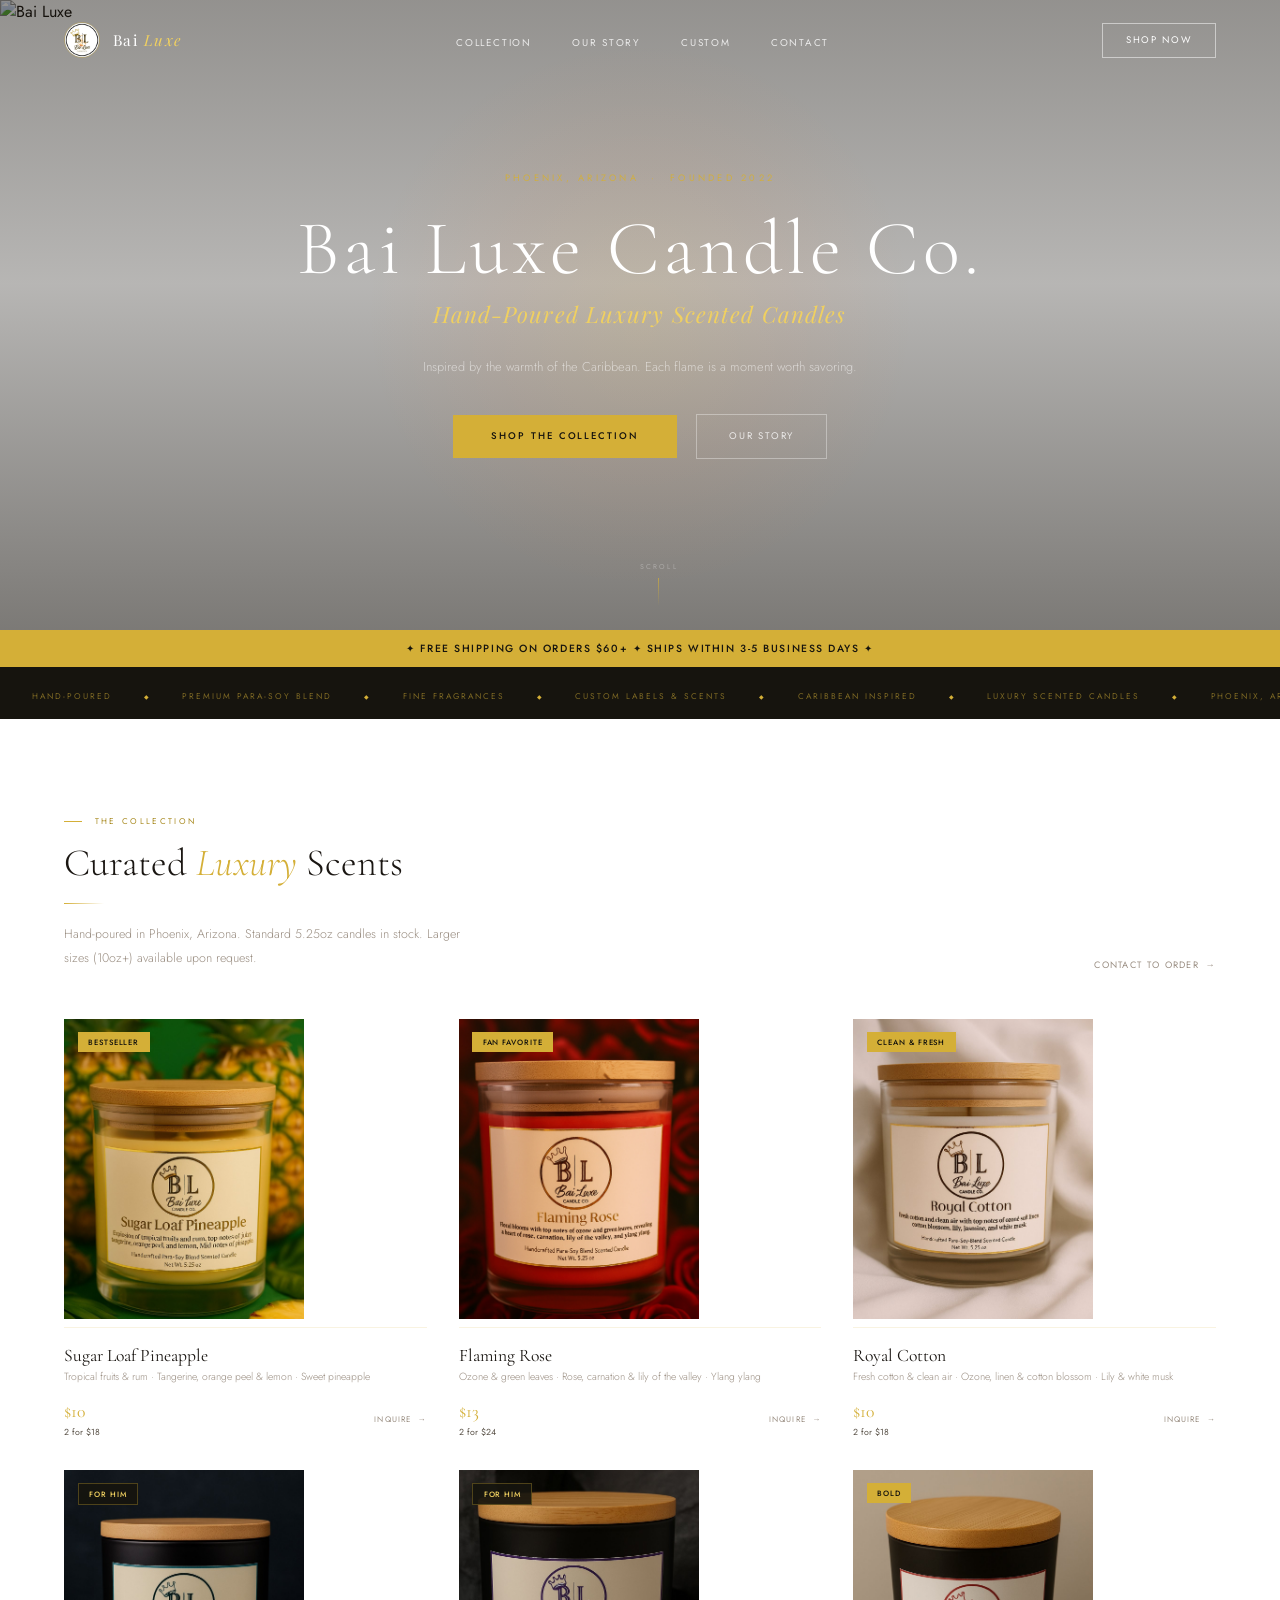
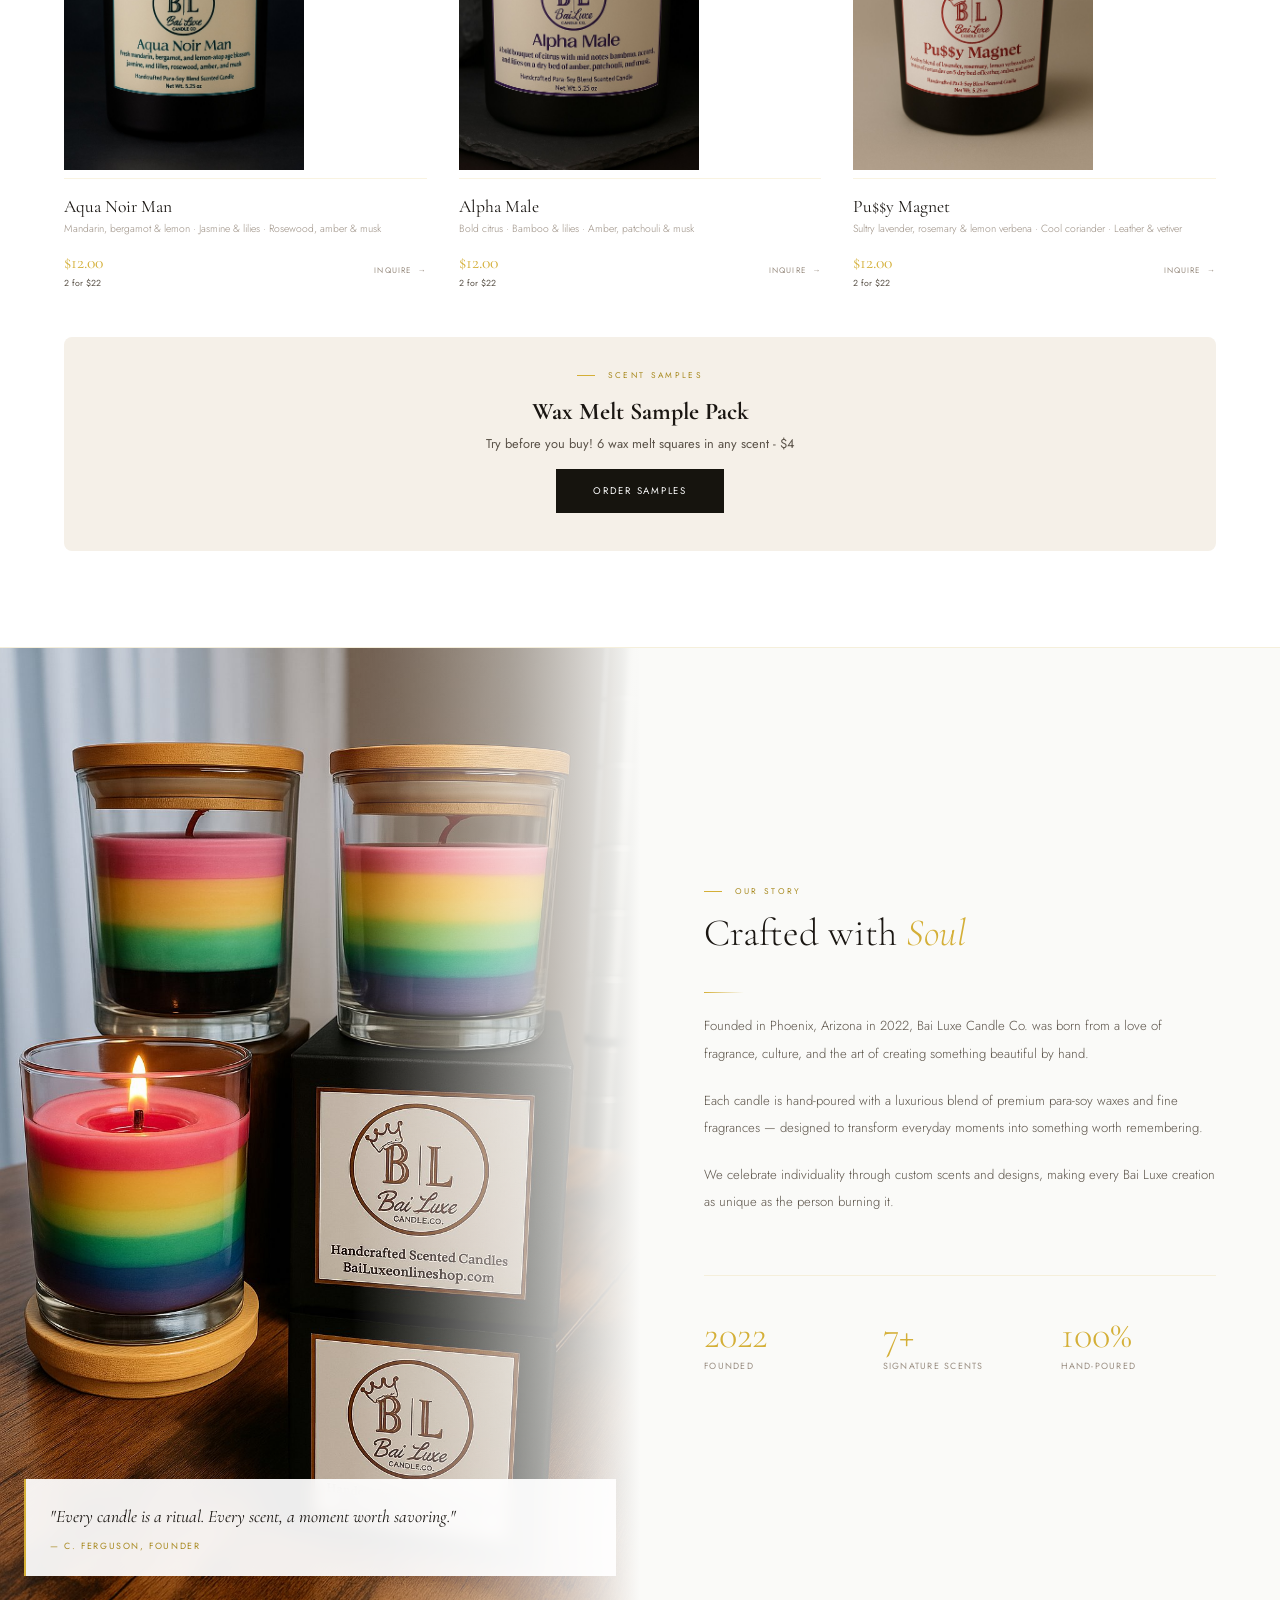
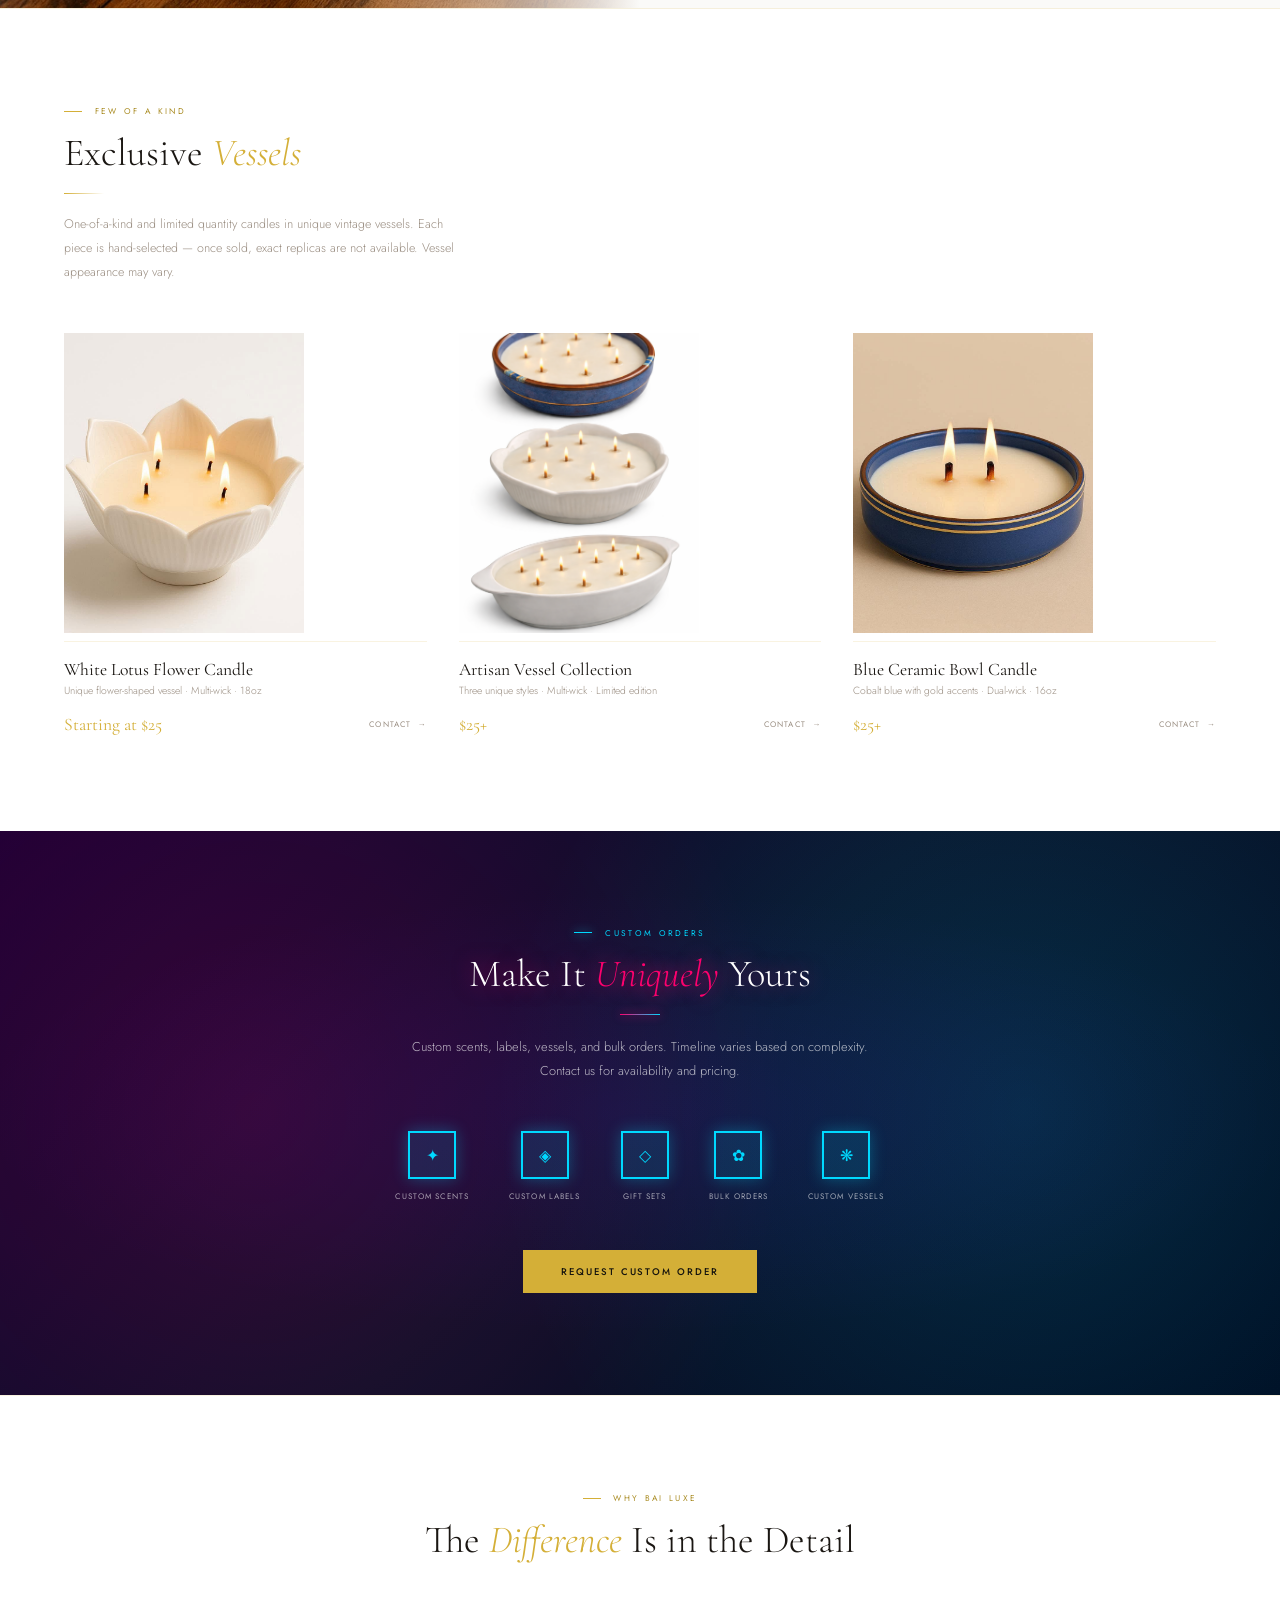
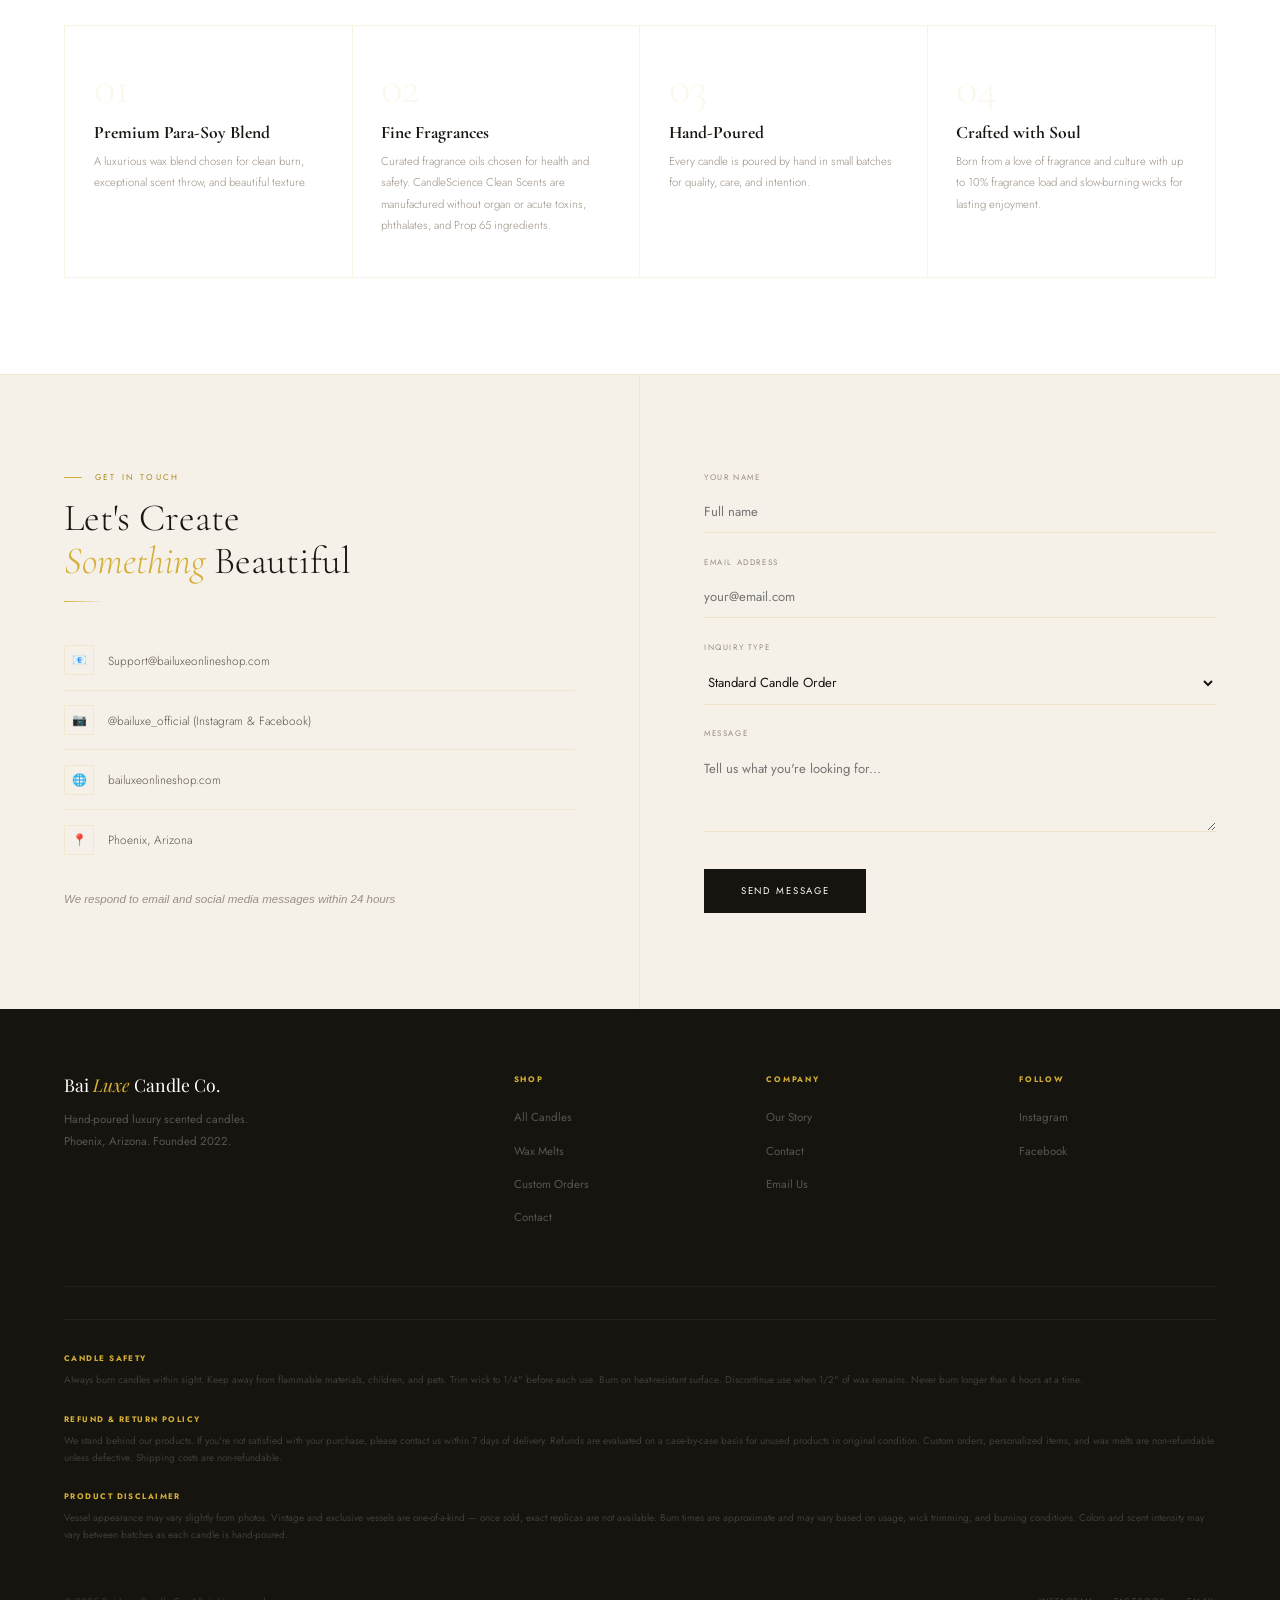
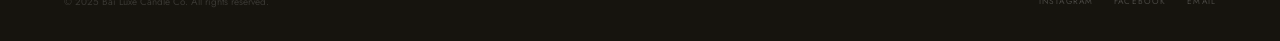
==== commit 87d4557e: "Update prices and deals for various products" ====
--- a/index.html
+++ b/index.html
@@ -417,8 +417,8 @@
               <p class="pc-notes">Tropical fruits & rum · Tangerine, orange peel & lemon · Sweet pineapple</p>
               <div class="pc-foot">
                 <div>
-                  <span class="pc-price">$13</span>
-                  <p class="pc-deal">2 for $25</p>
+                  <span class="pc-price">$10</span>
+                  <p class="pc-deal">2 for $18</p>
                 </div>
                 <span class="pca">Inquire</span>
               </div>
@@ -433,7 +433,7 @@
               <div class="pc-foot">
                 <div>
                   <span class="pc-price">$13</span>
-                  <p class="pc-deal">2 for $25</p>
+                  <p class="pc-deal">2 for $24</p>
                 </div>
                 <span class="pca">Inquire</span>
               </div>
@@ -447,8 +447,8 @@
               <p class="pc-notes">Fresh cotton & clean air · Ozone, linen & cotton blossom · Lily & white musk</p>
               <div class="pc-foot">
                 <div>
-                  <span class="pc-price">$13</span>
-                  <p class="pc-deal">2 for $25</p>
+                  <span class="pc-price">$10</span>
+                  <p class="pc-deal">2 for $18</p>
                 </div>
                 <span class="pca">Inquire</span>
               </div>
@@ -465,8 +465,8 @@
               <p class="pc-notes">Mandarin, bergamot & lemon · Jasmine & lilies · Rosewood, amber & musk</p>
               <div class="pc-foot">
                 <div>
-                  <span class="pc-price">$16.50</span>
-                  <p class="pc-deal">2 for $30</p>
+                  <span class="pc-price">$12.00</span>
+                  <p class="pc-deal">2 for $22</p>
                 </div>
                 <span class="pca">Inquire</span>
               </div>
@@ -480,8 +480,8 @@
               <p class="pc-notes">Bold citrus · Bamboo & lilies · Amber, patchouli & musk</p>
               <div class="pc-foot">
                 <div>
-                  <span class="pc-price">$16.50</span>
-                  <p class="pc-deal">2 for $30</p>
+                  <span class="pc-price">$12.00</span>
+                  <p class="pc-deal">2 for $22</p>
                 </div>
                 <span class="pca">Inquire</span>
               </div>
@@ -495,8 +495,8 @@
               <p class="pc-notes">Sultry lavender, rosemary & lemon verbena · Cool coriander · Leather & vetiver</p>
               <div class="pc-foot">
                 <div>
-                  <span class="pc-price">$16.50</span>
-                  <p class="pc-deal">2 for $30</p>
+                  <span class="pc-price">$12.00</span>
+                  <p class="pc-deal">2 for $22</p>
                 </div>
                 <span class="pca">Inquire</span>
               </div>
@@ -560,7 +560,7 @@
             <h3 class="pc-name">White Lotus Flower Candle</h3>
             <p class="pc-notes">Unique flower-shaped vessel · Multi-wick · 18oz</p>
             <div class="pc-foot">
-              <span class="pc-price">$35</span>
+              <span class="pc-price"> Starting at $25</span>
               <span class="pca">Contact</span>
             </div>
           </div>
@@ -572,7 +572,7 @@
             <h3 class="pc-name">Artisan Vessel Collection</h3>
             <p class="pc-notes">Three unique styles · Multi-wick · Limited edition</p>
             <div class="pc-foot">
-              <span class="pc-price">$40</span>
+              <span class="pc-price">$25+</span>
               <span class="pca">Contact</span>
             </div>
           </div>
@@ -584,7 +584,7 @@
             <h3 class="pc-name">Blue Ceramic Bowl Candle</h3>
             <p class="pc-notes">Cobalt blue with gold accents · Dual-wick · 16oz</p>
             <div class="pc-foot">
-              <span class="pc-price">$40</span>
+              <span class="pc-price">$25+</span>
               <span class="pca">Contact</span>
             </div>
           </div>
